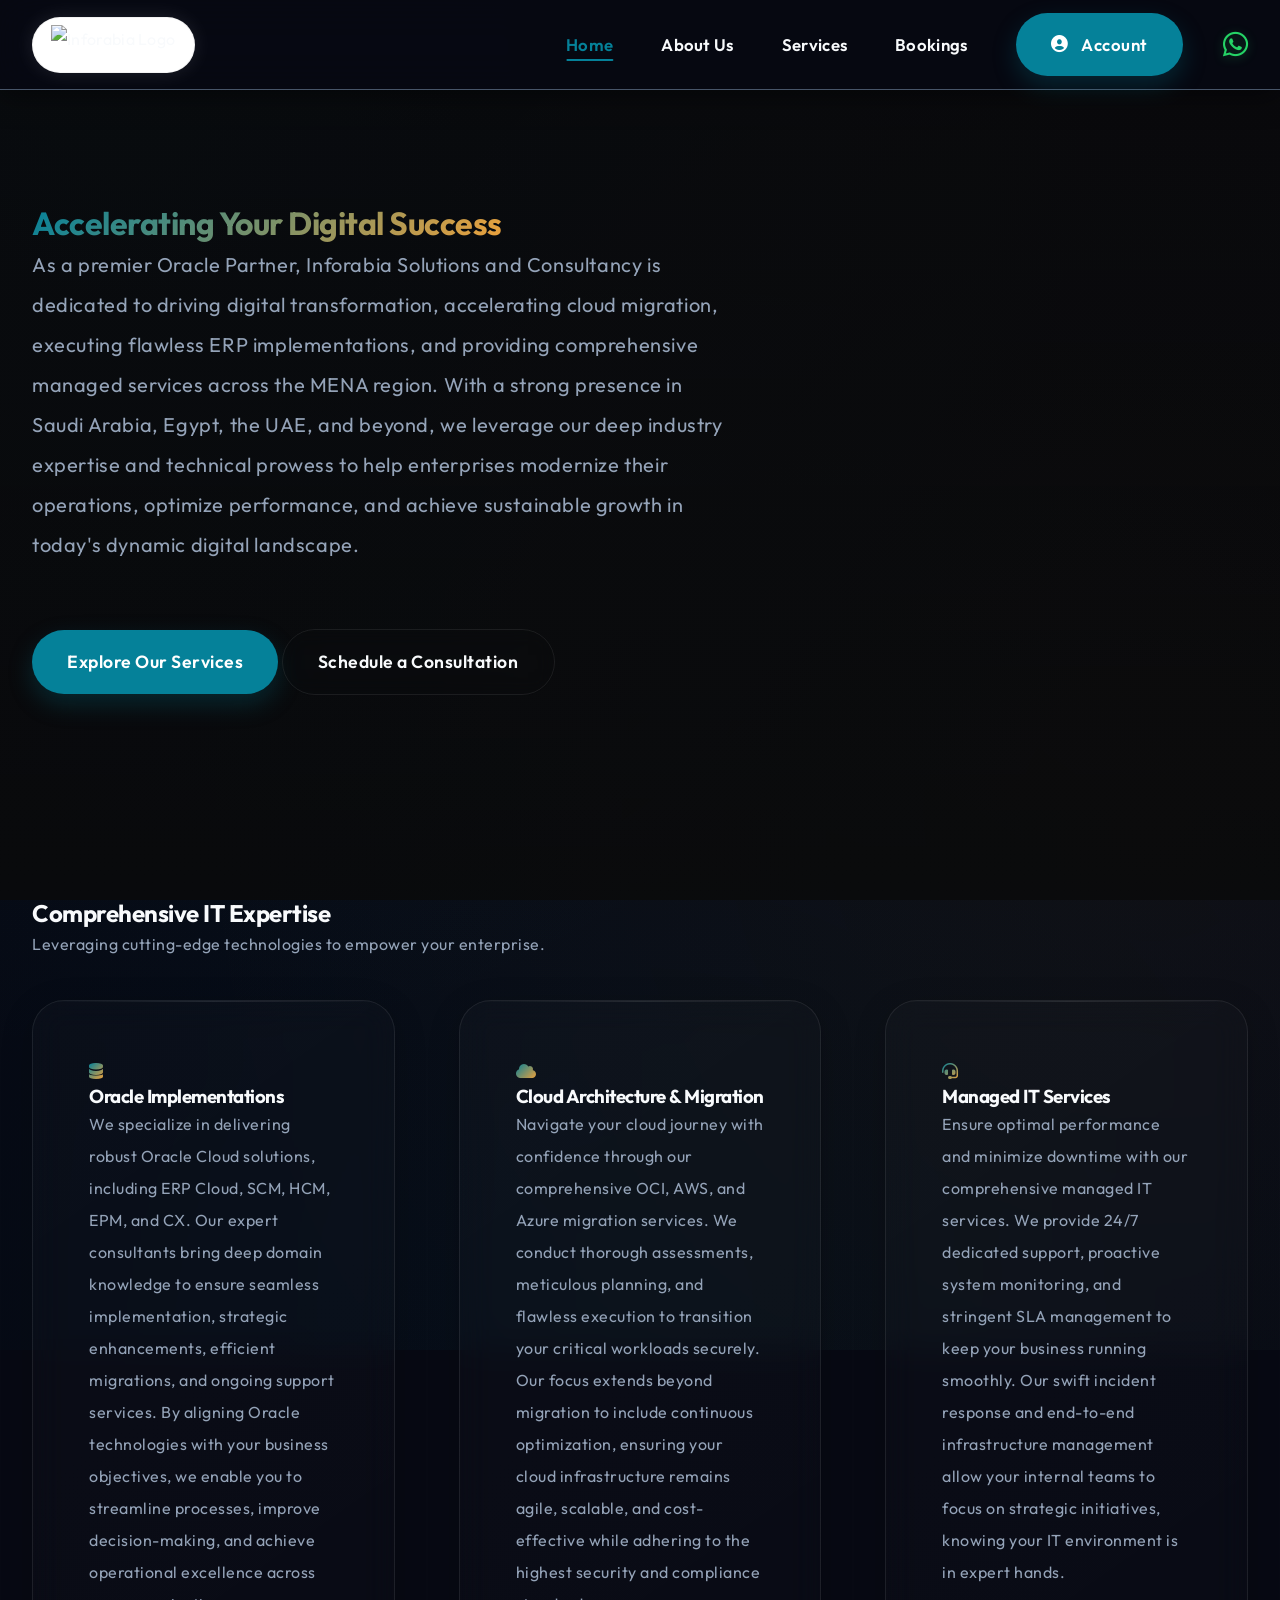
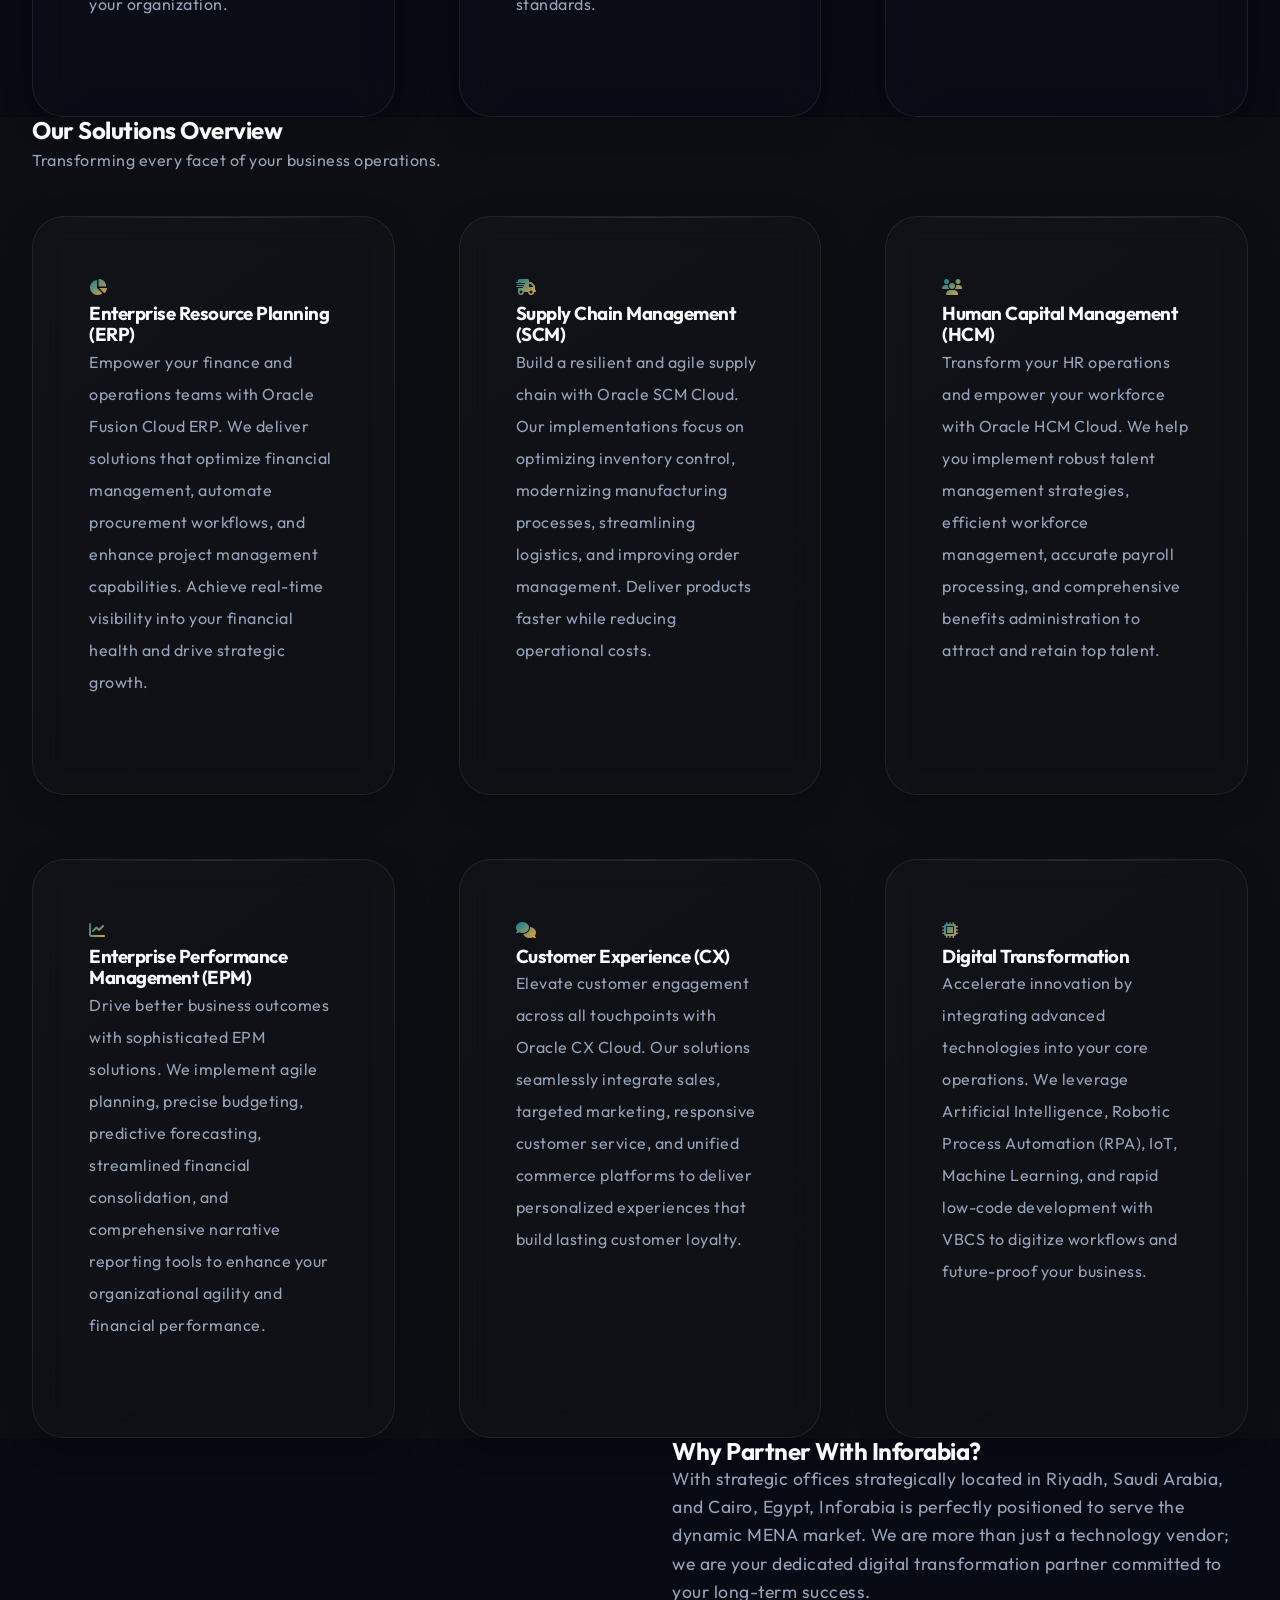
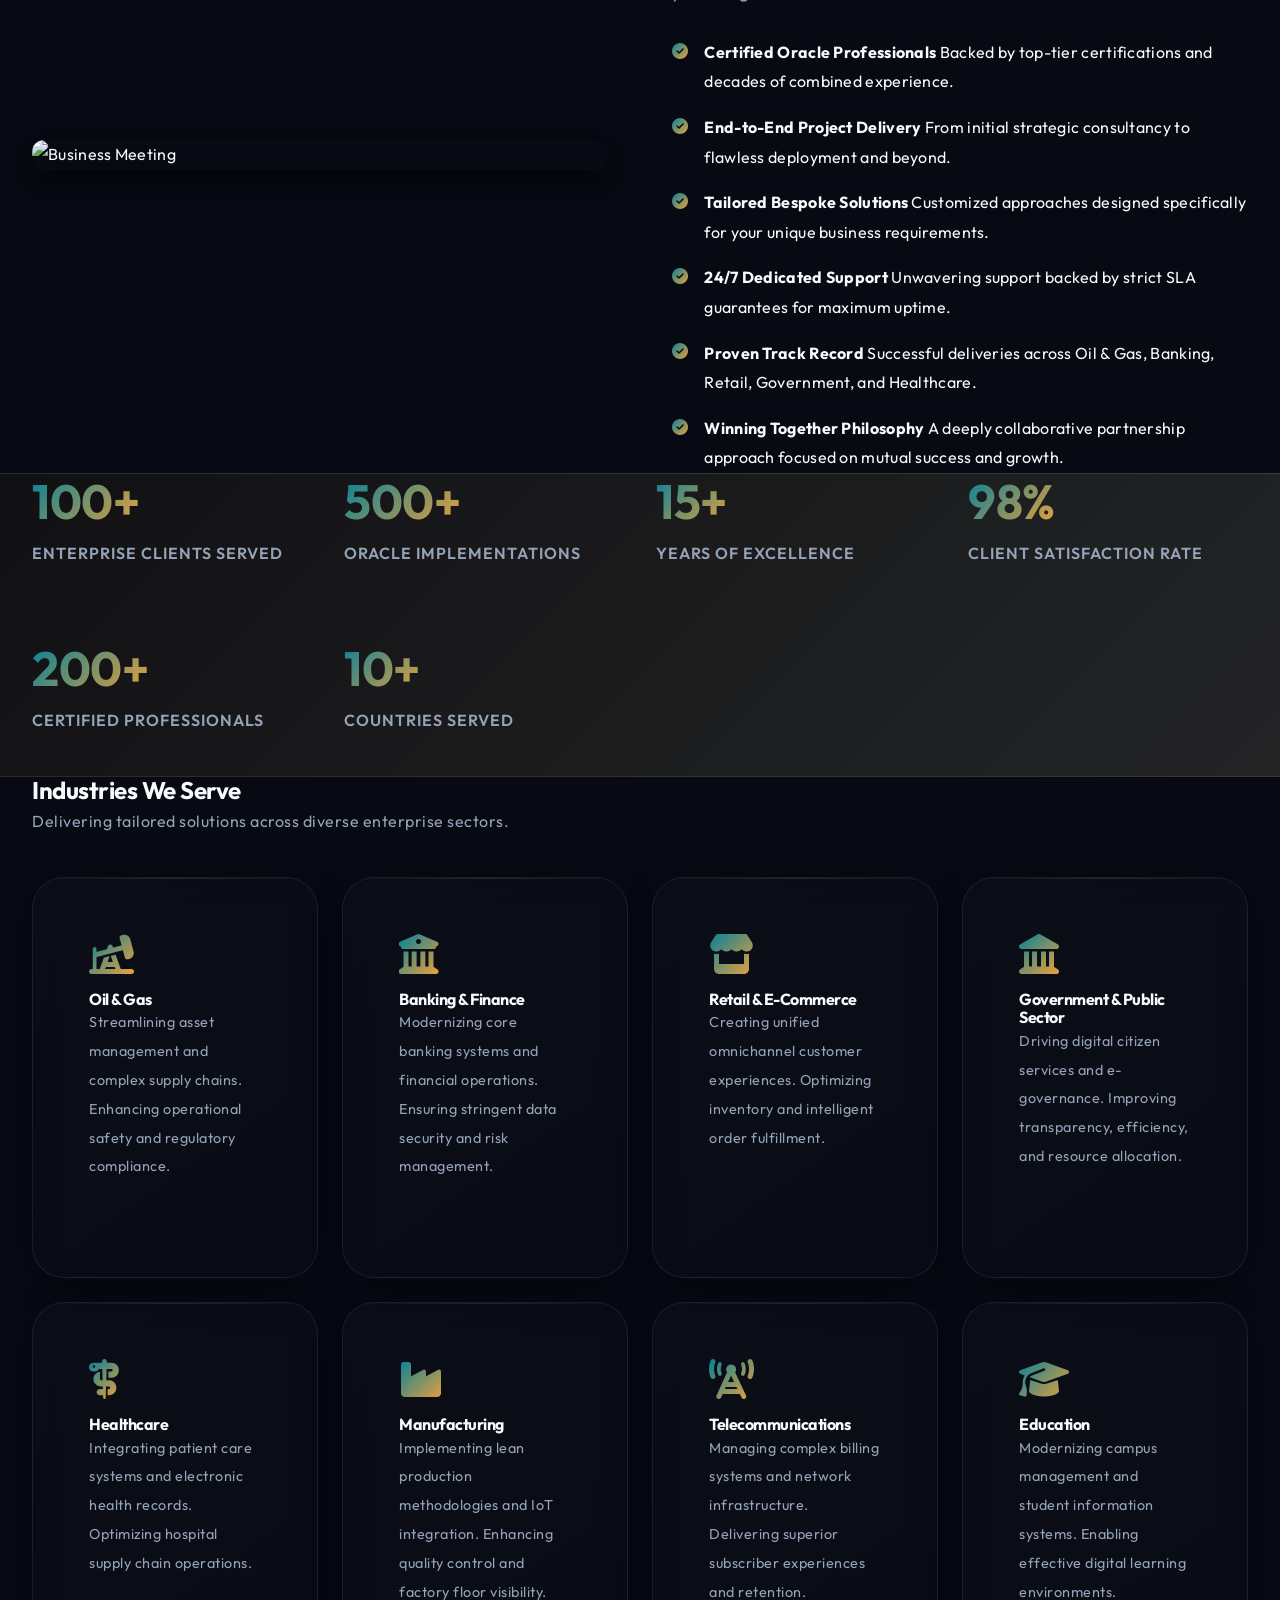
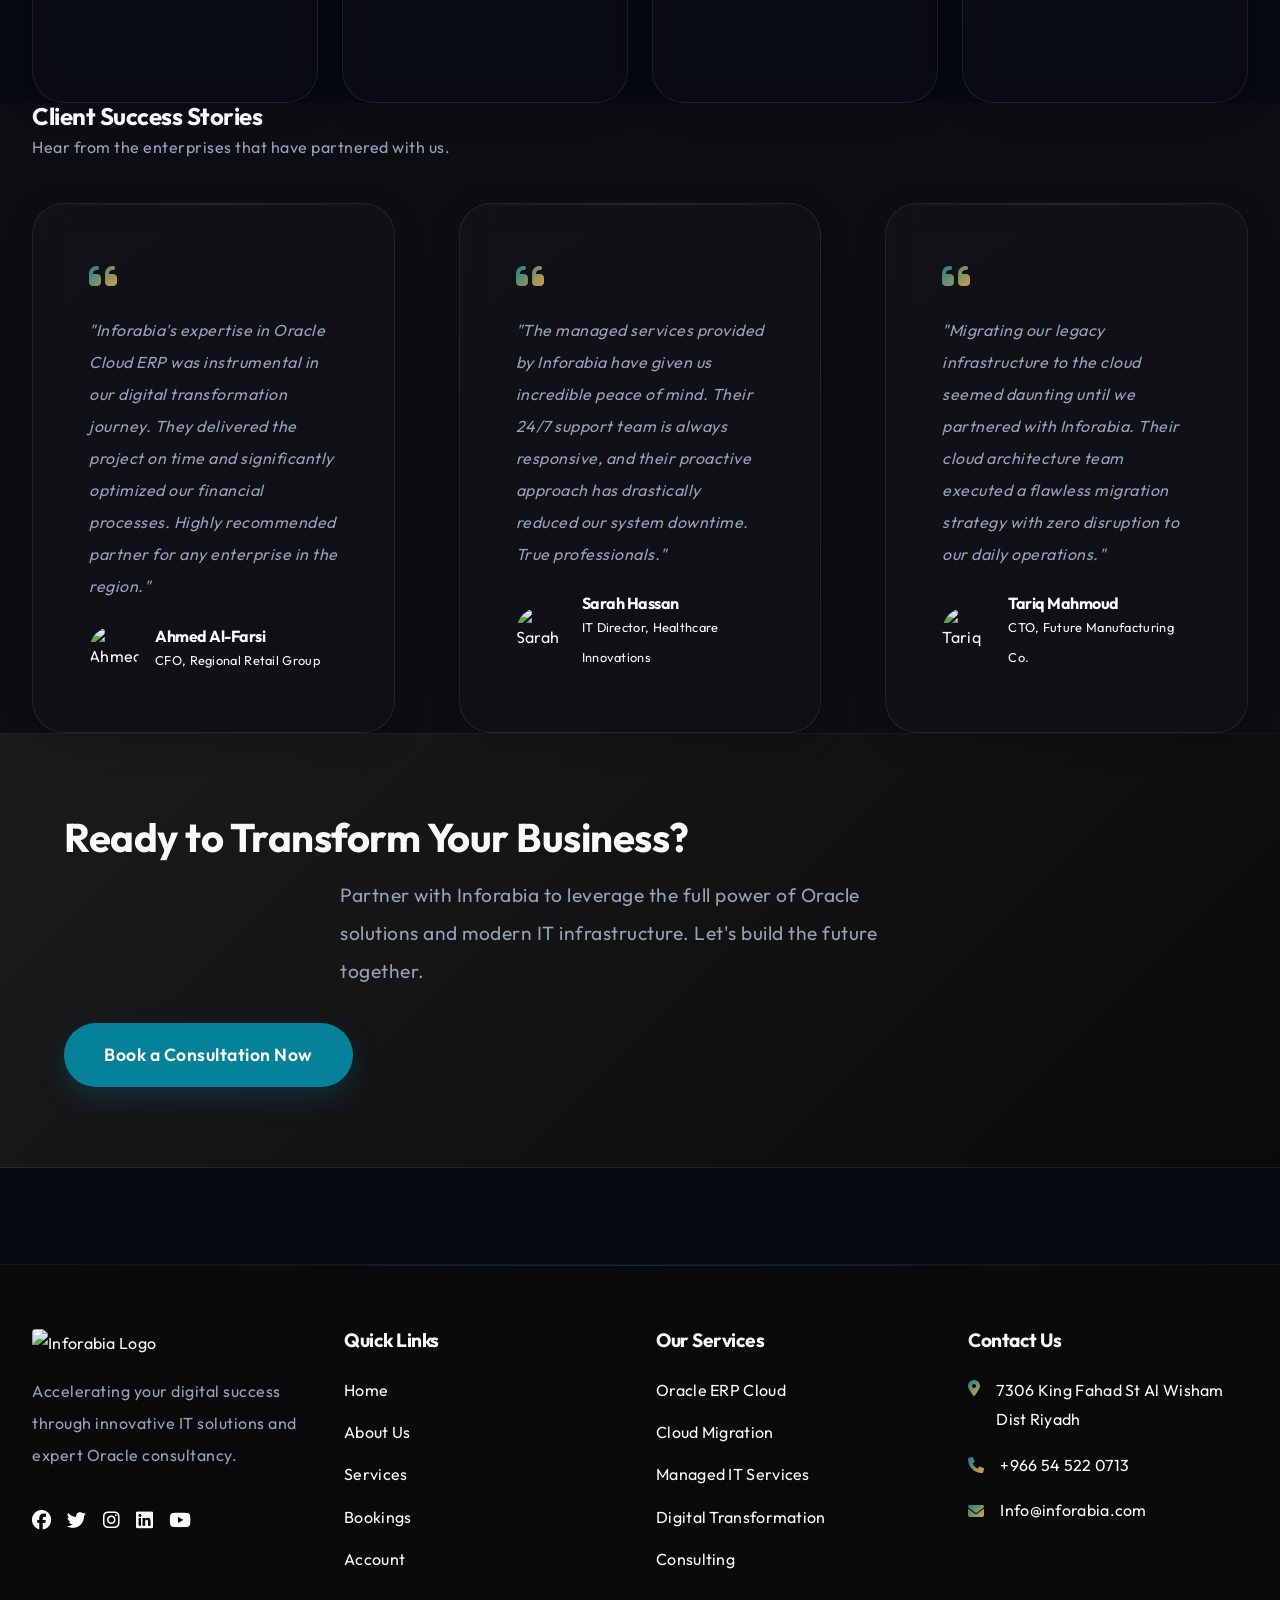
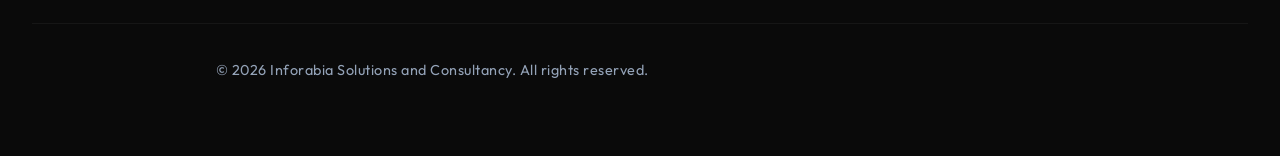
==== index.html @ bd70062c "add" ====
<!DOCTYPE html>
<html lang="en">
<head>
    <meta charset="UTF-8">
    <meta name="viewport" content="width=device-width, initial-scale=1.0">
    <title>Inforabia Solutions and Consultancy | Accelerating Your Digital Success</title>
    <!-- REAL Favicon from Inforabia -->
    <link rel="icon" type="image/jpeg" href="https://img1.wsimg.com/isteam/ip/641b16bf-0aca-44a9-8d2c-d4f57fdf78f0/favicon/7c1272c8-c73b-4bf2-b4f9-a9a1bfaae01d/7c71226e-79e9-4457-97c5-d5421246ef24.jpg">
    <!-- FontAwesome 6.4.0 -->
    <link rel="stylesheet" href="https://cdnjs.cloudflare.com/ajax/libs/font-awesome/6.4.0/css/all.min.css">
    <!-- Custom CSS -->
    <link rel="stylesheet" href="styles.css">
</head>
<body>
    <!-- Navbar -->
    <nav class="navbar">
        <div class="container nav-container">
            <a href="index.html" class="logo">
                <img src="https://img1.wsimg.com/isteam/ip/641b16bf-0aca-44a9-8d2c-d4f57fdf78f0/Inforabia.jpg" alt="Inforabia Logo">
            </a>
            <div class="hamburger"><i class="fas fa-bars"></i></div>
            <ul class="nav-links">
                <li><a href="index.html" class="active">Home</a></li>
                <li><a href="about.html">About Us</a></li>
                <li><a href="services.html">Services</a></li>
                <li><a href="bookings.html">Bookings</a></li>
                <li><a href="auth.html" class="btn btn-primary"><i class="fas fa-user-circle"></i> Account</a></li>
                <li><a href="https://wa.me/966545220713?text=Hello%20Inforabia%2C%20I%20would%20like%20to%20inquire%20about%20your%20services." target="_blank" style="color: #25D366; font-size: 1.8rem; display: flex; align-items: center; margin-left: -0.5rem; transition: transform 0.3s; filter: drop-shadow(0 2px 5px rgba(37,211,102,0.3));" onmouseover="this.style.transform='scale(1.1)'" onmouseout="this.style.transform='scale(1)'" title="Contact us on WhatsApp"><i class="fab fa-whatsapp"></i></a></li>
            </ul>
        </div>
    </nav>

    <!-- HERO SECTION -->
    <header class="hero" style="background-image: linear-gradient(rgba(10, 10, 10, 0.7), rgba(10, 10, 10, 0.8)), url('https://images.unsplash.com/photo-1451187580459-43490279c0fa?q=80&w=2072&auto=format&fit=crop'); background-size: cover; background-position: center; min-height: 100vh; display: flex; align-items: center;">
        <div class="container hero-container animate-on-scroll">
            <h1 class="hero-title text-gradient">Accelerating Your Digital Success</h1>
            <p class="hero-subtitle subtitle">
                As a premier Oracle Partner, Inforabia Solutions and Consultancy is dedicated to driving digital transformation, accelerating cloud migration, executing flawless ERP implementations, and providing comprehensive managed services across the MENA region. With a strong presence in Saudi Arabia, Egypt, the UAE, and beyond, we leverage our deep industry expertise and technical prowess to help enterprises modernize their operations, optimize performance, and achieve sustainable growth in today's dynamic digital landscape.
            </p>
            <div class="hero-buttons">
                <a href="services.html" class="btn btn-primary">Explore Our Services</a>
                <a href="bookings.html" class="btn btn-secondary">Schedule a Consultation</a>
            </div>
        </div>
    </header>

    <!-- COMPREHENSIVE IT EXPERTISE SECTION -->
    <section class="expertise-section section-padding">
        <div class="container">
            <div class="section-header text-center animate-on-scroll">
                <h2 class="section-title">Comprehensive IT Expertise</h2>
                <p class="section-desc text-muted">Leveraging cutting-edge technologies to empower your enterprise.</p>
            </div>
            <div class="grid grid-3">
                <div class="glass-card expertise-card animate-on-scroll">
                    <div class="card-icon"><i class="fa-solid fa-database text-gradient"></i></div>
                    <h3>Oracle Implementations</h3>
                    <p class="text-muted">
                        We specialize in delivering robust Oracle Cloud solutions, including ERP Cloud, SCM, HCM, EPM, and CX. Our expert consultants bring deep domain knowledge to ensure seamless implementation, strategic enhancements, efficient migrations, and ongoing support services. By aligning Oracle technologies with your business objectives, we enable you to streamline processes, improve decision-making, and achieve operational excellence across your organization.
                    </p>
                </div>
                <div class="glass-card expertise-card animate-on-scroll">
                    <div class="card-icon"><i class="fa-solid fa-cloud text-gradient"></i></div>
                    <h3>Cloud Architecture & Migration</h3>
                    <p class="text-muted">
                        Navigate your cloud journey with confidence through our comprehensive OCI, AWS, and Azure migration services. We conduct thorough assessments, meticulous planning, and flawless execution to transition your critical workloads securely. Our focus extends beyond migration to include continuous optimization, ensuring your cloud infrastructure remains agile, scalable, and cost-effective while adhering to the highest security and compliance standards.
                    </p>
                </div>
                <div class="glass-card expertise-card animate-on-scroll">
                    <div class="card-icon"><i class="fa-solid fa-headset text-gradient"></i></div>
                    <h3>Managed IT Services</h3>
                    <p class="text-muted">
                        Ensure optimal performance and minimize downtime with our comprehensive managed IT services. We provide 24/7 dedicated support, proactive system monitoring, and stringent SLA management to keep your business running smoothly. Our swift incident response and end-to-end infrastructure management allow your internal teams to focus on strategic initiatives, knowing your IT environment is in expert hands.
                    </p>
                </div>
            </div>
        </div>
    </section>

    <!-- SOLUTIONS OVERVIEW SECTION -->
    <section class="solutions-section section-padding" style="background: rgba(20, 20, 20, 0.5);">
        <div class="container">
            <div class="section-header text-center animate-on-scroll">
                <h2 class="section-title">Our Solutions Overview</h2>
                <p class="section-desc text-muted">Transforming every facet of your business operations.</p>
            </div>
            <div class="grid grid-3">
                <div class="glass-card solution-card animate-on-scroll">
                    <div class="card-icon"><i class="fa-solid fa-chart-pie text-gradient"></i></div>
                    <h3>Enterprise Resource Planning (ERP)</h3>
                    <p class="text-muted">Empower your finance and operations teams with Oracle Fusion Cloud ERP. We deliver solutions that optimize financial management, automate procurement workflows, and enhance project management capabilities. Achieve real-time visibility into your financial health and drive strategic growth.</p>
                </div>
                <div class="glass-card solution-card animate-on-scroll">
                    <div class="card-icon"><i class="fa-solid fa-truck-fast text-gradient"></i></div>
                    <h3>Supply Chain Management (SCM)</h3>
                    <p class="text-muted">Build a resilient and agile supply chain with Oracle SCM Cloud. Our implementations focus on optimizing inventory control, modernizing manufacturing processes, streamlining logistics, and improving order management. Deliver products faster while reducing operational costs.</p>
                </div>
                <div class="glass-card solution-card animate-on-scroll">
                    <div class="card-icon"><i class="fa-solid fa-users text-gradient"></i></div>
                    <h3>Human Capital Management (HCM)</h3>
                    <p class="text-muted">Transform your HR operations and empower your workforce with Oracle HCM Cloud. We help you implement robust talent management strategies, efficient workforce management, accurate payroll processing, and comprehensive benefits administration to attract and retain top talent.</p>
                </div>
                <div class="glass-card solution-card animate-on-scroll">
                    <div class="card-icon"><i class="fa-solid fa-chart-line text-gradient"></i></div>
                    <h3>Enterprise Performance Management (EPM)</h3>
                    <p class="text-muted">Drive better business outcomes with sophisticated EPM solutions. We implement agile planning, precise budgeting, predictive forecasting, streamlined financial consolidation, and comprehensive narrative reporting tools to enhance your organizational agility and financial performance.</p>
                </div>
                <div class="glass-card solution-card animate-on-scroll">
                    <div class="card-icon"><i class="fa-solid fa-comments text-gradient"></i></div>
                    <h3>Customer Experience (CX)</h3>
                    <p class="text-muted">Elevate customer engagement across all touchpoints with Oracle CX Cloud. Our solutions seamlessly integrate sales, targeted marketing, responsive customer service, and unified commerce platforms to deliver personalized experiences that build lasting customer loyalty.</p>
                </div>
                <div class="glass-card solution-card animate-on-scroll">
                    <div class="card-icon"><i class="fa-solid fa-microchip text-gradient"></i></div>
                    <h3>Digital Transformation</h3>
                    <p class="text-muted">Accelerate innovation by integrating advanced technologies into your core operations. We leverage Artificial Intelligence, Robotic Process Automation (RPA), IoT, Machine Learning, and rapid low-code development with VBCS to digitize workflows and future-proof your business.</p>
                </div>
            </div>
        </div>
    </section>

    <!-- WHY CHOOSE US SECTION -->
    <section class="why-us-section section-padding">
        <div class="container">
            <div class="grid grid-2" style="align-items: center; gap: 4rem;">
                <div class="why-us-image animate-on-scroll">
                    <img src="https://images.unsplash.com/photo-1552664730-d307ca884978?q=80&w=2070&auto=format&fit=crop" alt="Business Meeting" style="width: 100%; border-radius: 12px; box-shadow: 0 10px 30px rgba(0,0,0,0.5);">
                </div>
                <div class="why-us-content animate-on-scroll">
                    <h2 class="section-title">Why Partner With Inforabia?</h2>
                    <p class="text-muted" style="margin-bottom: 2rem; font-size: 1.1rem; line-height: 1.6;">
                        With strategic offices strategically located in Riyadh, Saudi Arabia, and Cairo, Egypt, Inforabia is perfectly positioned to serve the dynamic MENA market. We are more than just a technology vendor; we are your dedicated digital transformation partner committed to your long-term success.
                    </p>
                    <ul class="feature-list" style="list-style: none; padding: 0; display: flex; flex-direction: column; gap: 1rem;">
                        <li style="display: flex; align-items: flex-start; gap: 1rem;">
                            <i class="fa-solid fa-check-circle text-gradient" style="margin-top: 0.3rem;"></i>
                            <div>
                                <strong>Certified Oracle Professionals</strong>
                                <span class="text-muted d-block">Backed by top-tier certifications and decades of combined experience.</span>
                            </div>
                        </li>
                        <li style="display: flex; align-items: flex-start; gap: 1rem;">
                            <i class="fa-solid fa-check-circle text-gradient" style="margin-top: 0.3rem;"></i>
                            <div>
                                <strong>End-to-End Project Delivery</strong>
                                <span class="text-muted d-block">From initial strategic consultancy to flawless deployment and beyond.</span>
                            </div>
                        </li>
                        <li style="display: flex; align-items: flex-start; gap: 1rem;">
                            <i class="fa-solid fa-check-circle text-gradient" style="margin-top: 0.3rem;"></i>
                            <div>
                                <strong>Tailored Bespoke Solutions</strong>
                                <span class="text-muted d-block">Customized approaches designed specifically for your unique business requirements.</span>
                            </div>
                        </li>
                        <li style="display: flex; align-items: flex-start; gap: 1rem;">
                            <i class="fa-solid fa-check-circle text-gradient" style="margin-top: 0.3rem;"></i>
                            <div>
                                <strong>24/7 Dedicated Support</strong>
                                <span class="text-muted d-block">Unwavering support backed by strict SLA guarantees for maximum uptime.</span>
                            </div>
                        </li>
                        <li style="display: flex; align-items: flex-start; gap: 1rem;">
                            <i class="fa-solid fa-check-circle text-gradient" style="margin-top: 0.3rem;"></i>
                            <div>
                                <strong>Proven Track Record</strong>
                                <span class="text-muted d-block">Successful deliveries across Oil & Gas, Banking, Retail, Government, and Healthcare.</span>
                            </div>
                        </li>
                        <li style="display: flex; align-items: flex-start; gap: 1rem;">
                            <i class="fa-solid fa-check-circle text-gradient" style="margin-top: 0.3rem;"></i>
                            <div>
                                <strong>Winning Together Philosophy</strong>
                                <span class="text-muted d-block">A deeply collaborative partnership approach focused on mutual success and growth.</span>
                            </div>
                        </li>
                    </ul>
                </div>
            </div>
        </div>
    </section>

    <!-- STATISTICS SECTION -->
    <section class="stats-section section-padding text-center" style="background: linear-gradient(135deg, rgba(20,20,20,0.8), rgba(40,40,40,0.9)); border-top: 1px solid rgba(255,255,255,0.1); border-bottom: 1px solid rgba(255,255,255,0.1);">
        <div class="container">
            <div class="grid grid-4" style="gap: 2rem;">
                <div class="stat-item animate-on-scroll">
                    <h2 class="text-gradient" style="font-size: 3rem; margin-bottom: 0.5rem;">100+</h2>
                    <p class="text-muted" style="font-weight: 600; text-transform: uppercase; letter-spacing: 1px;">Enterprise Clients Served</p>
                </div>
                <div class="stat-item animate-on-scroll" style="transition-delay: 0.1s;">
                    <h2 class="text-gradient" style="font-size: 3rem; margin-bottom: 0.5rem;">500+</h2>
                    <p class="text-muted" style="font-weight: 600; text-transform: uppercase; letter-spacing: 1px;">Oracle Implementations</p>
                </div>
                <div class="stat-item animate-on-scroll" style="transition-delay: 0.2s;">
                    <h2 class="text-gradient" style="font-size: 3rem; margin-bottom: 0.5rem;">15+</h2>
                    <p class="text-muted" style="font-weight: 600; text-transform: uppercase; letter-spacing: 1px;">Years of Excellence</p>
                </div>
                <div class="stat-item animate-on-scroll" style="transition-delay: 0.3s;">
                    <h2 class="text-gradient" style="font-size: 3rem; margin-bottom: 0.5rem;">98%</h2>
                    <p class="text-muted" style="font-weight: 600; text-transform: uppercase; letter-spacing: 1px;">Client Satisfaction Rate</p>
                </div>
                <div class="stat-item animate-on-scroll" style="transition-delay: 0.4s;">
                    <h2 class="text-gradient" style="font-size: 3rem; margin-bottom: 0.5rem;">200+</h2>
                    <p class="text-muted" style="font-weight: 600; text-transform: uppercase; letter-spacing: 1px;">Certified Professionals</p>
                </div>
                <div class="stat-item animate-on-scroll" style="transition-delay: 0.5s;">
                    <h2 class="text-gradient" style="font-size: 3rem; margin-bottom: 0.5rem;">10+</h2>
                    <p class="text-muted" style="font-weight: 600; text-transform: uppercase; letter-spacing: 1px;">Countries Served</p>
                </div>
            </div>
        </div>
    </section>

    <!-- INDUSTRIES WE SERVE SECTION -->
    <section class="industries-section section-padding">
        <div class="container">
            <div class="section-header text-center animate-on-scroll">
                <h2 class="section-title">Industries We Serve</h2>
                <p class="section-desc text-muted">Delivering tailored solutions across diverse enterprise sectors.</p>
            </div>
            <div class="grid grid-4" style="gap: 1.5rem;">
                <div class="glass-card industry-card text-center animate-on-scroll">
                    <i class="fa-solid fa-oil-well text-gradient" style="font-size: 2.5rem; margin-bottom: 1rem;"></i>
                    <h4>Oil & Gas</h4>
                    <p class="text-muted" style="font-size: 0.9rem;">Streamlining asset management and complex supply chains. Enhancing operational safety and regulatory compliance.</p>
                </div>
                <div class="glass-card industry-card text-center animate-on-scroll">
                    <i class="fa-solid fa-building-columns text-gradient" style="font-size: 2.5rem; margin-bottom: 1rem;"></i>
                    <h4>Banking & Finance</h4>
                    <p class="text-muted" style="font-size: 0.9rem;">Modernizing core banking systems and financial operations. Ensuring stringent data security and risk management.</p>
                </div>
                <div class="glass-card industry-card text-center animate-on-scroll">
                    <i class="fa-solid fa-store text-gradient" style="font-size: 2.5rem; margin-bottom: 1rem;"></i>
                    <h4>Retail & E-Commerce</h4>
                    <p class="text-muted" style="font-size: 0.9rem;">Creating unified omnichannel customer experiences. Optimizing inventory and intelligent order fulfillment.</p>
                </div>
                <div class="glass-card industry-card text-center animate-on-scroll">
                    <i class="fa-solid fa-landmark text-gradient" style="font-size: 2.5rem; margin-bottom: 1rem;"></i>
                    <h4>Government & Public Sector</h4>
                    <p class="text-muted" style="font-size: 0.9rem;">Driving digital citizen services and e-governance. Improving transparency, efficiency, and resource allocation.</p>
                </div>
                <div class="glass-card industry-card text-center animate-on-scroll">
                    <i class="fa-solid fa-staff-snake text-gradient" style="font-size: 2.5rem; margin-bottom: 1rem;"></i>
                    <h4>Healthcare</h4>
                    <p class="text-muted" style="font-size: 0.9rem;">Integrating patient care systems and electronic health records. Optimizing hospital supply chain operations.</p>
                </div>
                <div class="glass-card industry-card text-center animate-on-scroll">
                    <i class="fa-solid fa-industry text-gradient" style="font-size: 2.5rem; margin-bottom: 1rem;"></i>
                    <h4>Manufacturing</h4>
                    <p class="text-muted" style="font-size: 0.9rem;">Implementing lean production methodologies and IoT integration. Enhancing quality control and factory floor visibility.</p>
                </div>
                <div class="glass-card industry-card text-center animate-on-scroll">
                    <i class="fa-solid fa-tower-cell text-gradient" style="font-size: 2.5rem; margin-bottom: 1rem;"></i>
                    <h4>Telecommunications</h4>
                    <p class="text-muted" style="font-size: 0.9rem;">Managing complex billing systems and network infrastructure. Delivering superior subscriber experiences and retention.</p>
                </div>
                <div class="glass-card industry-card text-center animate-on-scroll">
                    <i class="fa-solid fa-graduation-cap text-gradient" style="font-size: 2.5rem; margin-bottom: 1rem;"></i>
                    <h4>Education</h4>
                    <p class="text-muted" style="font-size: 0.9rem;">Modernizing campus management and student information systems. Enabling effective digital learning environments.</p>
                </div>
            </div>
        </div>
    </section>

    <!-- TESTIMONIALS SECTION -->
    <section class="testimonials-section section-padding" style="background: rgba(20, 20, 20, 0.5);">
        <div class="container">
            <div class="section-header text-center animate-on-scroll">
                <h2 class="section-title">Client Success Stories</h2>
                <p class="section-desc text-muted">Hear from the enterprises that have partnered with us.</p>
            </div>
            <div class="grid grid-3">
                <div class="glass-card testimonial-card animate-on-scroll">
                    <div class="quote-icon" style="margin-bottom: 1rem;"><i class="fa-solid fa-quote-left text-gradient" style="font-size: 2rem;"></i></div>
                    <p class="text-muted" style="font-style: italic; margin-bottom: 1.5rem;">
                        "Inforabia's expertise in Oracle Cloud ERP was instrumental in our digital transformation journey. They delivered the project on time and significantly optimized our financial processes. Highly recommended partner for any enterprise in the region."
                    </p>
                    <div class="client-info" style="display: flex; align-items: center; gap: 1rem;">
                        <img src="https://ui-avatars.com/api/?name=Ahmed+Al-Farsi&background=random" alt="Ahmed Al-Farsi" style="border-radius: 50%; width: 50px; height: 50px;">
                        <div>
                            <h5 style="margin: 0; font-size: 1rem;">Ahmed Al-Farsi</h5>
                            <span class="text-muted" style="font-size: 0.8rem;">CFO, Regional Retail Group</span>
                        </div>
                    </div>
                </div>
                <div class="glass-card testimonial-card animate-on-scroll">
                    <div class="quote-icon" style="margin-bottom: 1rem;"><i class="fa-solid fa-quote-left text-gradient" style="font-size: 2rem;"></i></div>
                    <p class="text-muted" style="font-style: italic; margin-bottom: 1.5rem;">
                        "The managed services provided by Inforabia have given us incredible peace of mind. Their 24/7 support team is always responsive, and their proactive approach has drastically reduced our system downtime. True professionals."
                    </p>
                    <div class="client-info" style="display: flex; align-items: center; gap: 1rem;">
                        <img src="https://ui-avatars.com/api/?name=Sarah+Hassan&background=random" alt="Sarah Hassan" style="border-radius: 50%; width: 50px; height: 50px;">
                        <div>
                            <h5 style="margin: 0; font-size: 1rem;">Sarah Hassan</h5>
                            <span class="text-muted" style="font-size: 0.8rem;">IT Director, Healthcare Innovations</span>
                        </div>
                    </div>
                </div>
                <div class="glass-card testimonial-card animate-on-scroll">
                    <div class="quote-icon" style="margin-bottom: 1rem;"><i class="fa-solid fa-quote-left text-gradient" style="font-size: 2rem;"></i></div>
                    <p class="text-muted" style="font-style: italic; margin-bottom: 1.5rem;">
                        "Migrating our legacy infrastructure to the cloud seemed daunting until we partnered with Inforabia. Their cloud architecture team executed a flawless migration strategy with zero disruption to our daily operations."
                    </p>
                    <div class="client-info" style="display: flex; align-items: center; gap: 1rem;">
                        <img src="https://ui-avatars.com/api/?name=Tariq+Mahmoud&background=random" alt="Tariq Mahmoud" style="border-radius: 50%; width: 50px; height: 50px;">
                        <div>
                            <h5 style="margin: 0; font-size: 1rem;">Tariq Mahmoud</h5>
                            <span class="text-muted" style="font-size: 0.8rem;">CTO, Future Manufacturing Co.</span>
                        </div>
                    </div>
                </div>
            </div>
        </div>
    </section>

    <!-- CTA BANNER SECTION -->
    <section class="cta-banner text-center" style="padding: 5rem 2rem; background: linear-gradient(135deg, rgba(30,30,30,0.9), rgba(10,10,10,1)); border-top: 1px solid rgba(255,255,255,0.05); border-bottom: 1px solid rgba(255,255,255,0.05);">
        <div class="container animate-on-scroll">
            <h2 style="font-size: 2.5rem; margin-bottom: 1rem;">Ready to Transform Your Business?</h2>
            <p class="text-muted" style="margin-bottom: 2rem; font-size: 1.2rem; max-width: 600px; margin-left: auto; margin-right: auto;">
                Partner with Inforabia to leverage the full power of Oracle solutions and modern IT infrastructure. Let's build the future together.
            </p>
            <a href="bookings.html" class="btn btn-primary" style="font-size: 1.1rem; padding: 1rem 2.5rem;">Book a Consultation Now</a>
        </div>
    </section>

    <!-- FOOTER -->
    <footer class="footer" style="background: #0a0a0a; padding-top: 4rem; padding-bottom: 2rem; border-top: 1px solid rgba(255,255,255,0.05);">
        <div class="container">
            <div class="grid grid-4" style="gap: 2rem; margin-bottom: 3rem;">
                <!-- Brand Col -->
                <div class="footer-col">
                    <img src="https://img1.wsimg.com/isteam/ip/641b16bf-0aca-44a9-8d2c-d4f57fdf78f0/Inforabia.jpg" alt="Inforabia Logo" style="width: 150px; margin-bottom: 1rem; border-radius: 4px;">
                    <p class="text-muted" style="margin-bottom: 1.5rem;">Accelerating your digital success through innovative IT solutions and expert Oracle consultancy.</p>
                    <div class="social-links" style="display: flex; gap: 1rem;">
                        <a href="https://www.facebook.com/InforabiaSolutions/#" target="_blank" style="color: #fff; font-size: 1.2rem; transition: color 0.3s;"><i class="fa-brands fa-facebook"></i></a>
                        <a href="https://x.com/InforabiaS47042" target="_blank" style="color: #fff; font-size: 1.2rem; transition: color 0.3s;"><i class="fa-brands fa-twitter"></i></a>
                        <a href="https://www.instagram.com/inforabia_solutions/" target="_blank" style="color: #fff; font-size: 1.2rem; transition: color 0.3s;"><i class="fa-brands fa-instagram"></i></a>
                        <a href="https://linkedin.com/company/inforabia" target="_blank" style="color: #fff; font-size: 1.2rem; transition: color 0.3s;"><i class="fa-brands fa-linkedin"></i></a>
                        <a href="https://www.youtube.com/@inforabiasolutions" target="_blank" style="color: #fff; font-size: 1.2rem; transition: color 0.3s;"><i class="fa-brands fa-youtube"></i></a>
                    </div>
                </div>
                
                <!-- Quick Links -->
                <div class="footer-col">
                    <h4 style="margin-bottom: 1.5rem; font-size: 1.2rem;">Quick Links</h4>
                    <ul style="list-style: none; padding: 0; display: flex; flex-direction: column; gap: 0.8rem;">
                        <li><a href="index.html" class="text-muted" style="text-decoration: none; transition: color 0.3s;">Home</a></li>
                        <li><a href="about.html" class="text-muted" style="text-decoration: none; transition: color 0.3s;">About Us</a></li>
                        <li><a href="services.html" class="text-muted" style="text-decoration: none; transition: color 0.3s;">Services</a></li>
                        <li><a href="bookings.html" class="text-muted" style="text-decoration: none; transition: color 0.3s;">Bookings</a></li>
                        <li><a href="auth.html" class="text-muted" style="text-decoration: none; transition: color 0.3s;">Account</a></li>
                    </ul>
                </div>

                <!-- Services -->
                <div class="footer-col">
                    <h4 style="margin-bottom: 1.5rem; font-size: 1.2rem;">Our Services</h4>
                    <ul style="list-style: none; padding: 0; display: flex; flex-direction: column; gap: 0.8rem;">
                        <li><a href="services.html" class="text-muted" style="text-decoration: none; transition: color 0.3s;">Oracle ERP Cloud</a></li>
                        <li><a href="services.html" class="text-muted" style="text-decoration: none; transition: color 0.3s;">Cloud Migration</a></li>
                        <li><a href="services.html" class="text-muted" style="text-decoration: none; transition: color 0.3s;">Managed IT Services</a></li>
                        <li><a href="services.html" class="text-muted" style="text-decoration: none; transition: color 0.3s;">Digital Transformation</a></li>
                        <li><a href="services.html" class="text-muted" style="text-decoration: none; transition: color 0.3s;">Consulting</a></li>
                    </ul>
                </div>

                <!-- Contact -->
                <div class="footer-col">
                    <h4 style="margin-bottom: 1.5rem; font-size: 1.2rem;">Contact Us</h4>
                    <ul style="list-style: none; padding: 0; display: flex; flex-direction: column; gap: 1rem;">
                        <li style="display: flex; gap: 1rem; align-items: flex-start;">
                            <i class="fa-solid fa-location-dot text-gradient" style="margin-top: 0.3rem;"></i>
                            <span class="text-muted">7306 King Fahad St Al Wisham Dist Riyadh</span>
                        </li>
                        <li style="display: flex; gap: 1rem; align-items: center;">
                            <i class="fa-solid fa-phone text-gradient"></i>
                            <span class="text-muted">+966 54 522 0713</span>
                        </li>
                        <li style="display: flex; gap: 1rem; align-items: center;">
                            <i class="fa-solid fa-envelope text-gradient"></i>
                            <span class="text-muted">Info@inforabia.com</span>
                        </li>
                    </ul>
                </div>
            </div>
            
            <div class="footer-bottom text-center text-muted" style="border-top: 1px solid rgba(255,255,255,0.05); padding-top: 2rem; font-size: 0.9rem;">
                <p>&copy; 2026 Inforabia Solutions and Consultancy. All rights reserved.</p>
            </div>
        </div>
    </footer>

    <script src="script.js"></script>
</body>
</html>
---- styles.css ----
@import url('https://fonts.googleapis.com/css2?family=Outfit:wght@300;400;500;600;700;800&display=swap');

:root {
    /* Brand Colors - Extracted from Logo */
    --clr-teal: #058199;
    --clr-teal-light: #1693AB;
    --clr-teal-dark: #046578;
    --clr-orange: #ECA13B;
    --clr-orange-light: #F2B45A;
    --clr-orange-dark: #C98224;
    
    /* Backgrounds */
    --bg-dark: #070913;
    --bg-dark-secondary: #0a0e1c;
    --bg-surface: rgba(255, 255, 255, 0.02);
    --bg-surface-hover: rgba(255, 255, 255, 0.05);
    --glass-border: rgba(255, 255, 255, 0.08);

    /* Text */
    --text-main: #f8fafc;
    --text-muted: #94a3b8;

    /* Spacing & Layout */
    --max-width: 1280px;
    --nav-height: 90px;
    --radius-sm: 12px;
    --radius-md: 20px;
    --radius-lg: 32px;
    --radius-pill: 999px;

    /* Transitions */
    --transition-fast: all 0.2s cubic-bezier(0.25, 0.46, 0.45, 0.94);
    --transition-smooth: all 0.4s cubic-bezier(0.16, 1, 0.3, 1);
    --transition-bounce: all 0.5s cubic-bezier(0.34, 1.56, 0.64, 1);
}

* {
    margin: 0;
    padding: 0;
    box-sizing: border-box;
}

body {
    font-family: 'Outfit', sans-serif;
    background-color: var(--bg-dark);
    color: var(--text-main);
    line-height: 1.85;
    overflow-x: hidden;
    position: relative;
    letter-spacing: 0.3px;
    -webkit-font-smoothing: antialiased;
    -moz-osx-font-smoothing: grayscale;
}

p {
    margin-bottom: 2.5rem;
    line-height: 2;
    letter-spacing: 0.5px;
    color: var(--text-muted);
    max-width: 800px; /* Constrains line length so words aren't too long */
}

/* Premium Background Gradients */
body::before {
    content: '';
    position: fixed;
    top: -50%;
    left: -50%;
    width: 200%;
    height: 200%;
    background: radial-gradient(circle at 30% 30%, rgba(5, 129, 153, 0.06) 0%, transparent 45%),
                radial-gradient(circle at 70% 70%, rgba(236, 161, 59, 0.04) 0%, transparent 45%),
                radial-gradient(circle at 50% 100%, rgba(5, 129, 153, 0.05) 0%, transparent 50%);
    z-index: -1;
    pointer-events: none;
    animation: pulseBackground 15s ease-in-out infinite alternate;
}

@keyframes pulseBackground {
    0% { transform: scale(1); opacity: 0.8; }
    100% { transform: scale(1.05); opacity: 1; }
}

a {
    text-decoration: none;
    color: inherit;
    transition: var(--transition-smooth);
}

ul {
    list-style: none;
}

img {
    max-width: 100%;
    height: auto;
    display: block;
}

/* =========================================
   Typography
   ========================================= */
h1, h2, h3, h4, h5, h6 {
    line-height: 1.15;
    font-weight: 700;
    color: var(--text-main);
    letter-spacing: -0.5px;
}

.heading-xl {
    font-size: clamp(3.5rem, 6vw, 5.5rem);
    letter-spacing: -2px;
    background: linear-gradient(135deg, #ffffff 0%, #cbd5e1 100%);
    -webkit-background-clip: text;
    -webkit-text-fill-color: transparent;
    margin-bottom: 3rem;
}

.heading-lg {
    font-size: clamp(2.5rem, 4vw, 3.5rem);
    margin-bottom: 2.5rem;
    letter-spacing: -1px;
}

.heading-md {
    font-size: clamp(1.75rem, 3vw, 2.25rem);
    margin-bottom: 2rem;
}

.text-gradient {
    background: linear-gradient(135deg, var(--clr-teal) 0%, var(--clr-orange) 100%);
    -webkit-background-clip: text;
    -webkit-text-fill-color: transparent;
    display: inline-block;
}

.subtitle {
    font-size: 1.25rem;
    color: var(--text-muted);
    max-width: 700px;
    margin-bottom: 4rem;
    line-height: 2;
    letter-spacing: 0.6px;
    font-weight: 400;
}

/* =========================================
   Layout & Utilities
   ========================================= */
.container {
    width: 100%;
    max-width: var(--max-width);
    margin: 0 auto;
    padding: 0 2rem;
}

.section {
    padding: 10rem 0;
}

.grid {
    display: grid;
    gap: 4rem;
}

.grid-2 { grid-template-columns: repeat(auto-fit, minmax(320px, 1fr)); }
.grid-3 { grid-template-columns: repeat(auto-fit, minmax(300px, 1fr)); }
.grid-4 { grid-template-columns: repeat(auto-fit, minmax(260px, 1fr)); }

/* =========================================
   Components
   ========================================= */
/* Premium Buttons */
.btn {
    display: inline-flex;
    align-items: center;
    justify-content: center;
    padding: 1rem 2.2rem;
    border-radius: var(--radius-pill);
    font-weight: 600;
    font-size: 1.1rem;
    cursor: pointer;
    border: none;
    transition: var(--transition-bounce);
    gap: 0.8rem;
    letter-spacing: 0.5px;
    overflow: hidden;
    position: relative;
    z-index: 1;
}

.btn-primary {
    background: var(--clr-teal);
    color: #fff;
    box-shadow: 0 10px 25px rgba(5, 129, 153, 0.25);
}

.btn-primary::before {
    content: '';
    position: absolute;
    top: 0; left: 0; width: 100%; height: 100%;
    background: linear-gradient(90deg, transparent, rgba(255,255,255,0.2), transparent);
    transform: translateX(-100%);
    transition: var(--transition-smooth);
    z-index: -1;
}

.btn-primary:hover::before {
    transform: translateX(100%);
}

.btn-primary:hover {
    background: var(--clr-teal-light);
    transform: translateY(-4px) scale(1.02);
    box-shadow: 0 15px 35px rgba(5, 129, 153, 0.4);
}

.btn-secondary {
    background: transparent;
    color: var(--text-main);
    border: 1px solid var(--glass-border);
    backdrop-filter: blur(10px);
}

.btn-secondary:hover {
    background: rgba(255, 255, 255, 0.05);
    transform: translateY(-4px);
    border-color: rgba(255, 255, 255, 0.2);
}

/* Premium Glass Card */
.glass-card {
    background: linear-gradient(145deg, var(--bg-surface), rgba(255,255,255,0.01));
    backdrop-filter: blur(16px);
    -webkit-backdrop-filter: blur(16px);
    border: 1px solid var(--glass-border);
    border-radius: var(--radius-lg);
    padding: 3.5rem;
    transition: var(--transition-bounce);
    position: relative;
    box-shadow: 0 8px 32px rgba(0, 0, 0, 0.2);
    overflow: hidden;
}

/* Inner glow effect on cards */
.glass-card::before {
    content: '';
    position: absolute;
    top: 0; left: 0; right: 0; height: 1px;
    background: linear-gradient(90deg, transparent, rgba(255,255,255,0.1), transparent);
}

.glass-card:hover {
    background: linear-gradient(145deg, var(--bg-surface-hover), rgba(255,255,255,0.02));
    transform: translateY(-15px) scale(1.02);
    border-color: rgba(5, 129, 153, 0.4);
    box-shadow: 0 20px 40px rgba(0,0,0,0.5), 
                0 0 30px rgba(5, 129, 153, 0.15);
}

/* =========================================
   Navigation
   ========================================= */
.navbar {
    position: fixed;
    top: 0;
    left: 0;
    width: 100%;
    height: var(--nav-height);
    background: rgba(7, 9, 19, 0.85);
    backdrop-filter: blur(20px);
    -webkit-backdrop-filter: blur(20px);
    border-bottom: 1px solid #475569; /* Distinct gray line requested by user */
    z-index: 1000;
    display: flex;
    align-items: center;
    transition: var(--transition-smooth);
    box-shadow: 0 4px 30px rgba(0, 0, 0, 0.5);
}

.nav-container {
    display: flex;
    justify-content: space-between;
    align-items: center;
    width: 100%;
}

.logo {
    display: flex;
    align-items: center;
    gap: 0.75rem;
    
    /* The "Cooked" Premium Logo Badge */
    background: #ffffff;
    padding: 0.5rem 1.2rem;
    border-radius: var(--radius-pill);
    box-shadow: 0 0 20px rgba(255, 255, 255, 0.1), 
                inset 0 0 0 1px rgba(0, 0, 0, 0.05);
    transition: var(--transition-bounce);
}

.logo img {
    height: 40px; /* Slightly smaller to fit in the badge nicely */
    transition: var(--transition-smooth);
}

.logo:hover {
    transform: translateY(-2px) scale(1.02);
    box-shadow: 0 10px 25px rgba(255, 255, 255, 0.15), 
                0 0 30px rgba(5, 129, 153, 0.3);
}

.nav-links {
    display: flex;
    gap: 3rem;
    align-items: center;
}

.nav-links a {
    font-weight: 600;
    color: var(--text-main);
    font-size: 1.05rem;
    position: relative;
}

/* Navbar link hover underline effect */
.nav-links a::after {
    content: '';
    position: absolute;
    width: 0;
    height: 2px;
    bottom: -6px;
    left: 50%;
    background: var(--clr-teal);
    transition: var(--transition-bounce);
    transform: translateX(-50%);
    border-radius: 2px;
}

.nav-links a:hover::after, .nav-links a.active::after {
    width: 100%;
}

.nav-links a:hover, .nav-links a.active {
    color: var(--clr-teal);
}

.nav-links a.btn-primary {
    color: #fff;
}
.nav-links a.btn-primary::after {
    display: none;
}

.hamburger {
    display: none;
    cursor: pointer;
    font-size: 1.8rem;
    color: var(--text-main);
    transition: var(--transition-fast);
}

.hamburger:hover {
    color: var(--clr-teal);
}

/* =========================================
   Footer
   ========================================= */
.footer {
    background: var(--bg-dark-secondary);
    border-top: 1px solid var(--glass-border);
    padding: 6rem 0 3rem;
    margin-top: 6rem;
    position: relative;
    overflow: hidden;
}

.footer::before {
    content: '';
    position: absolute;
    top: 0; left: 0; width: 100%; height: 1px;
    background: linear-gradient(90deg, transparent, var(--clr-teal), transparent);
    opacity: 0.3;
}

.footer-grid {
    display: grid;
    grid-template-columns: 2fr 1fr 1fr;
    gap: 5rem;
    margin-bottom: 5rem;
}

.social-links {
    display: flex;
    gap: 1.25rem;
    margin-top: 2rem;
}

.social-icon {
    width: 45px;
    height: 45px;
    border-radius: 50%;
    background: var(--bg-surface);
    display: flex;
    align-items: center;
    justify-content: center;
    color: var(--text-main);
    border: 1px solid var(--glass-border);
    font-size: 1.2rem;
    transition: var(--transition-bounce);
}

.social-icon:hover {
    background: var(--clr-teal);
    color: #fff;
    border-color: var(--clr-teal);
    transform: translateY(-5px) rotate(8deg);
    box-shadow: 0 10px 20px rgba(5, 129, 153, 0.3);
}

.footer-bottom {
    text-align: center;
    padding-top: 3rem;
    border-top: 1px solid var(--glass-border);
    color: var(--text-muted);
    font-size: 1rem;
    letter-spacing: 1px;
}

/* =========================================
   Masterpiece Animations
   ========================================= */
.animate-on-scroll {
    opacity: 0;
    transform: translateY(60px) scale(0.95);
    transition: opacity 1.2s cubic-bezier(0.16, 1, 0.3, 1), 
                transform 1.2s cubic-bezier(0.16, 1, 0.3, 1);
}

.animate-on-scroll.appear {
    opacity: 1;
    transform: translateY(0) scale(1);
}

.delay-100 { transition-delay: 150ms; }
.delay-200 { transition-delay: 300ms; }
.delay-300 { transition-delay: 450ms; }

/* =========================================
   Responsive
   ========================================= */
@media (max-width: 992px) {
    .nav-links {
        gap: 2rem;
    }
    .grid { gap: 3rem; }
}

@media (max-width: 768px) {
    .nav-links {
        position: fixed;
        top: var(--nav-height);
        left: 0;
        width: 100%;
        background: var(--bg-dark-secondary);
        flex-direction: column;
        padding: 3rem 2rem;
        gap: 2rem;
        transform: translateY(-150%);
        opacity: 0;
        visibility: hidden;
        transition: var(--transition-bounce);
        border-bottom: 1px solid #475569;
        box-shadow: 0 10px 30px rgba(0,0,0,0.5);
    }
    
    .nav-links.nav-active {
        transform: translateY(0);
        opacity: 1;
        visibility: visible;
    }
    
    .hamburger {
        display: block;
    }
    
    .footer-grid {
        grid-template-columns: 1fr;
        gap: 3rem;
    }
    
    .section {
        padding: 6rem 0;
    }
    
    .heading-xl {
        font-size: clamp(2.5rem, 8vw, 3.5rem);
    }
}
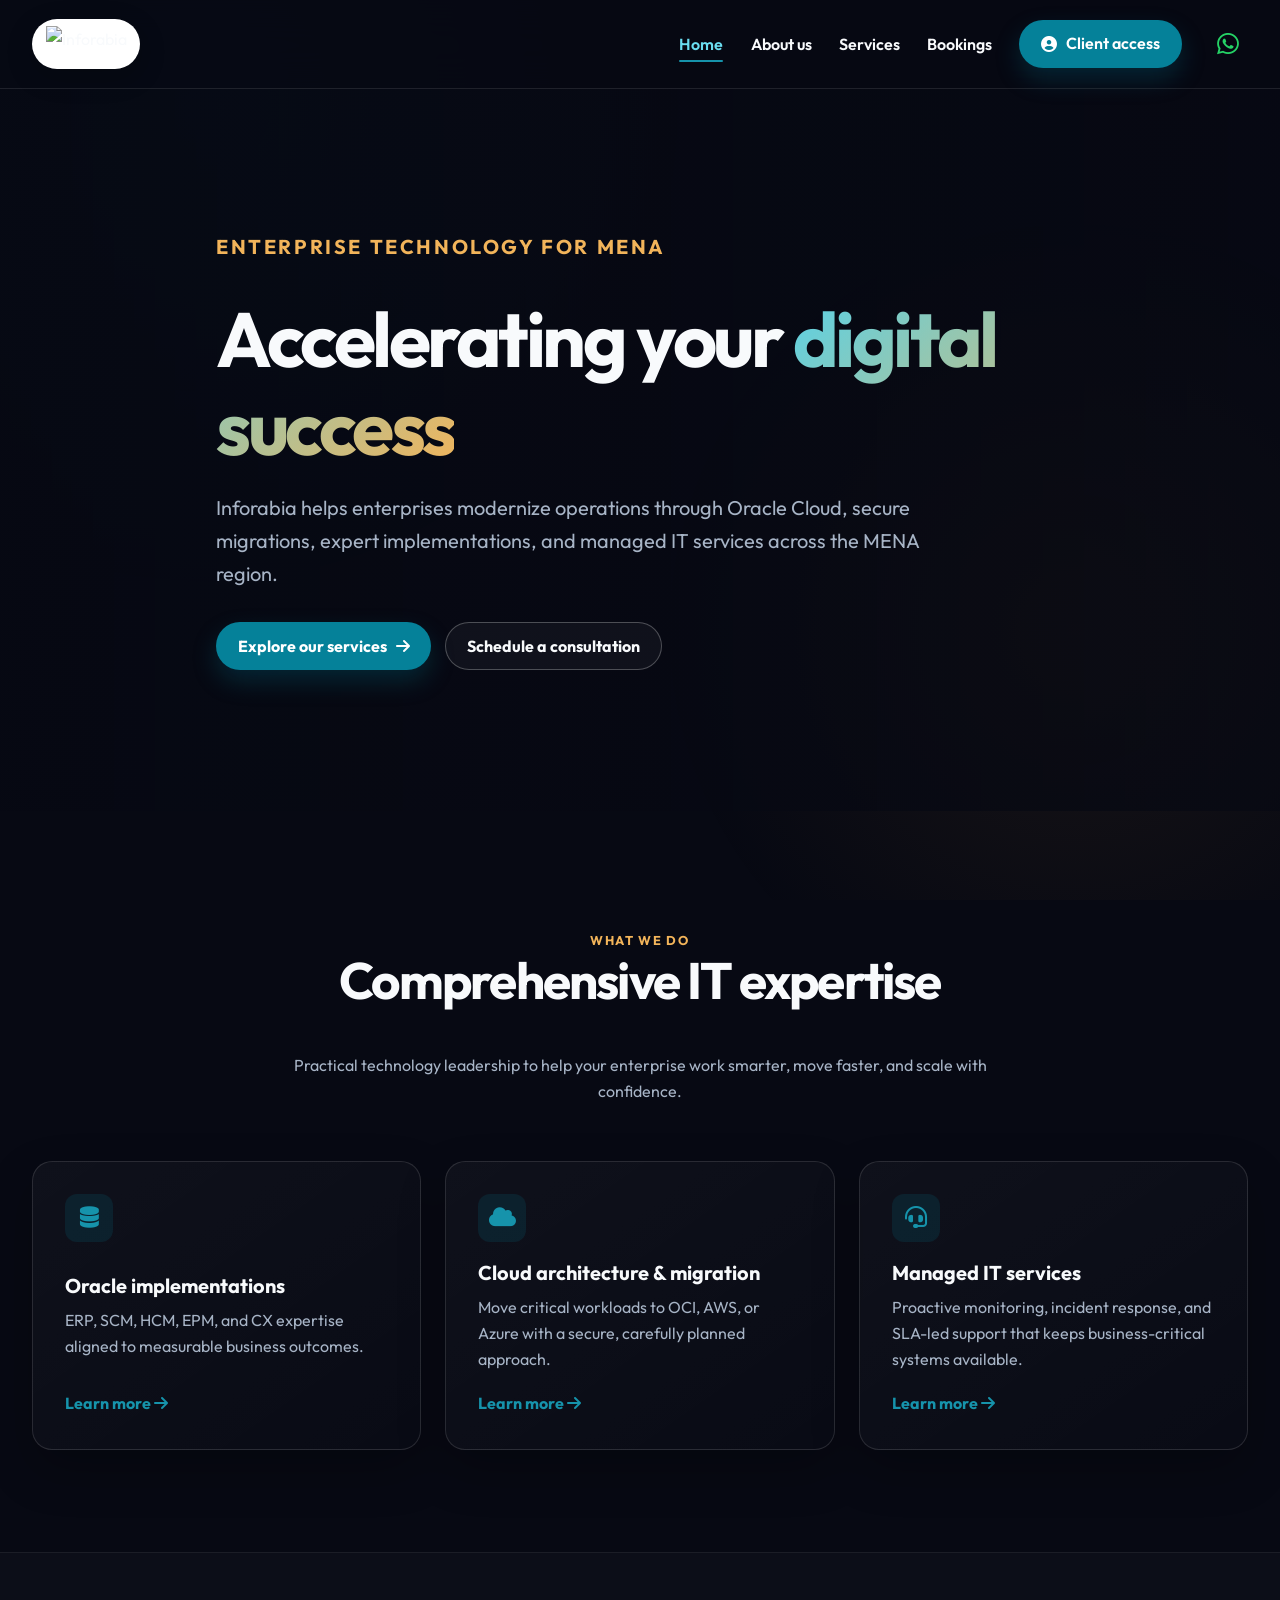
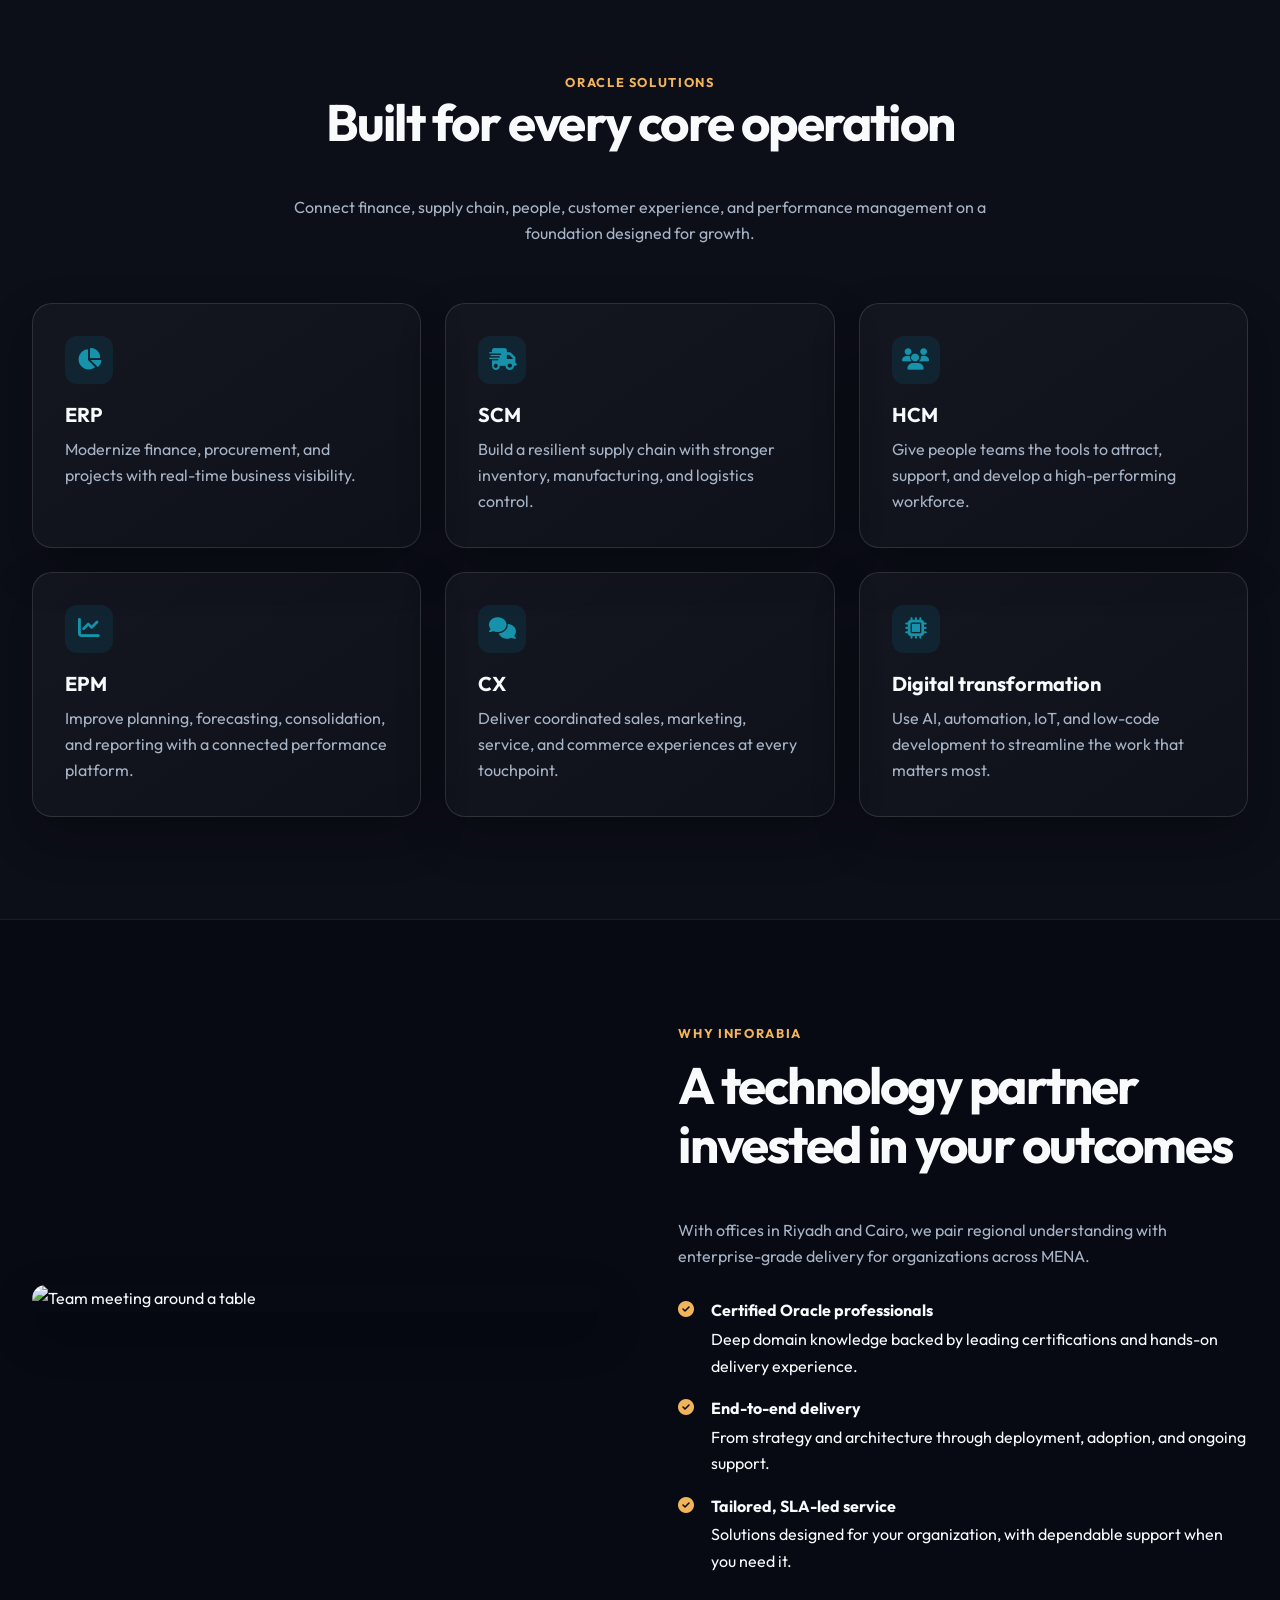
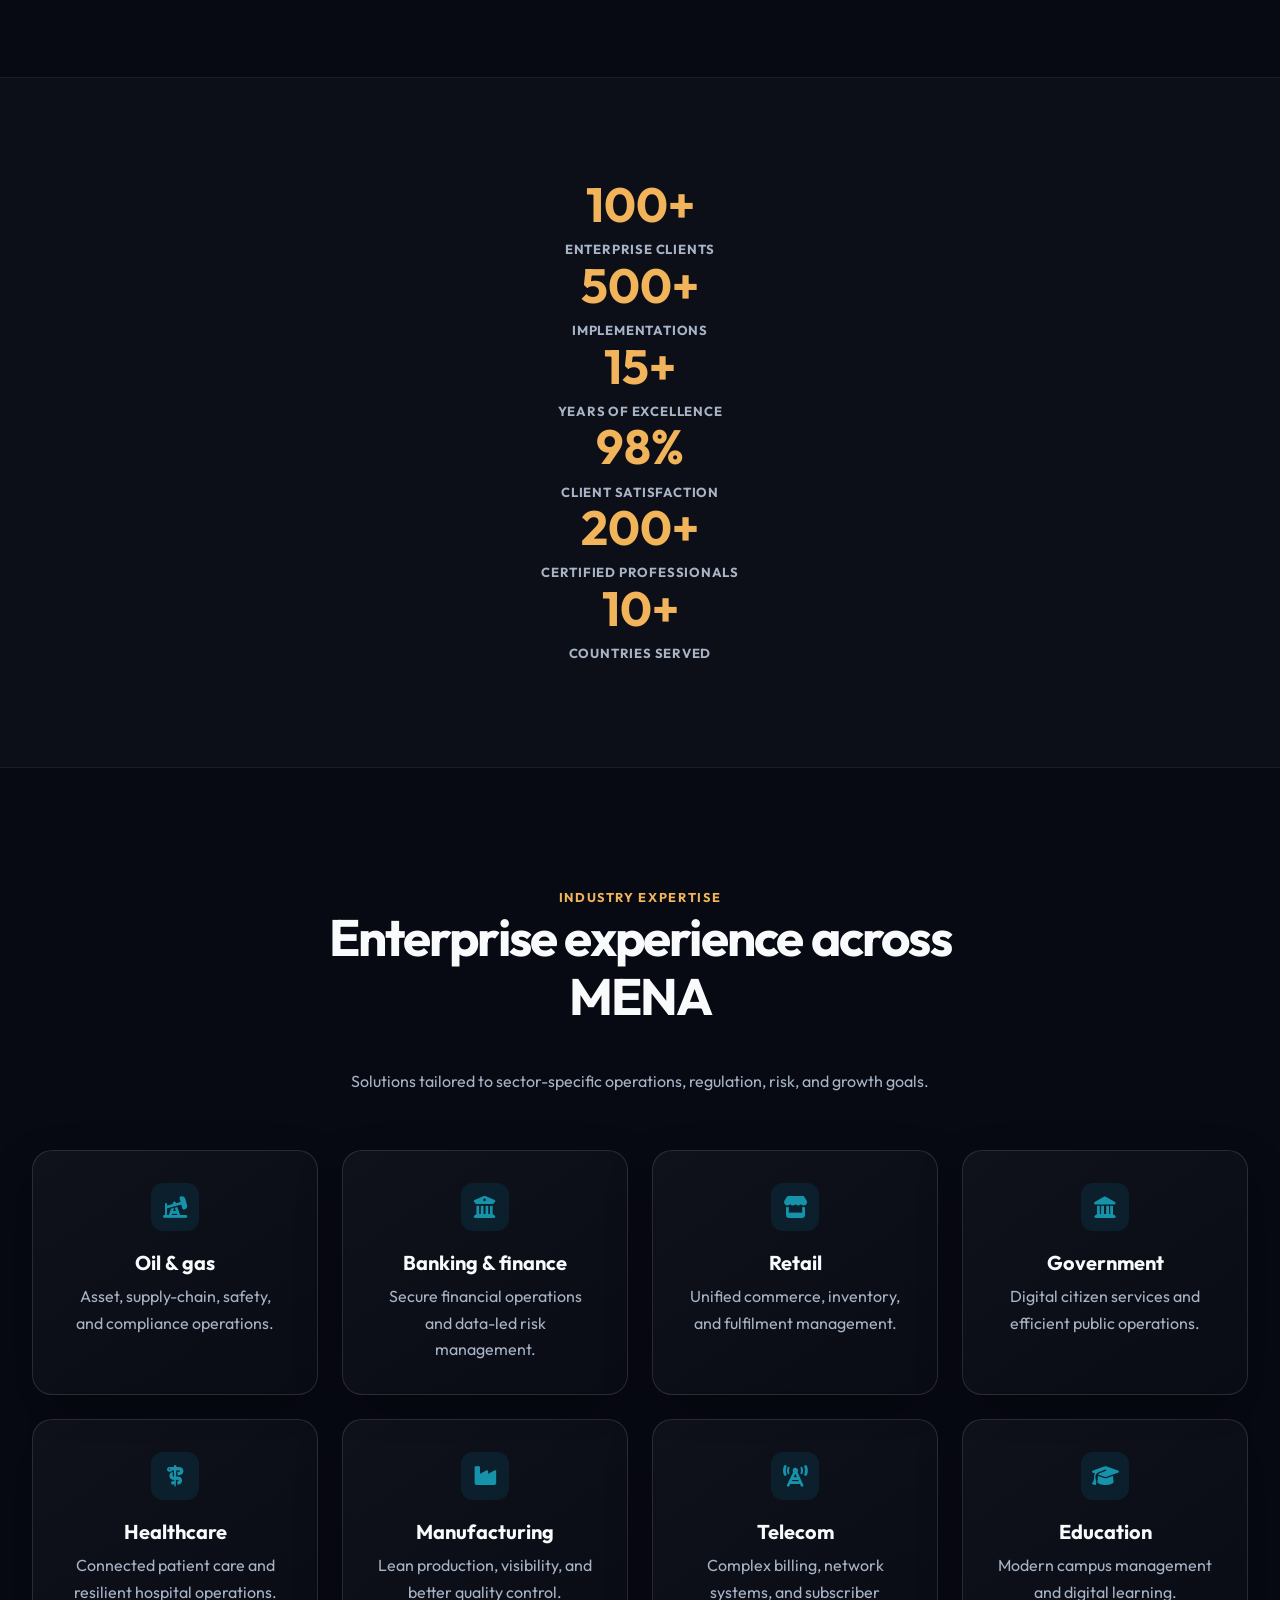
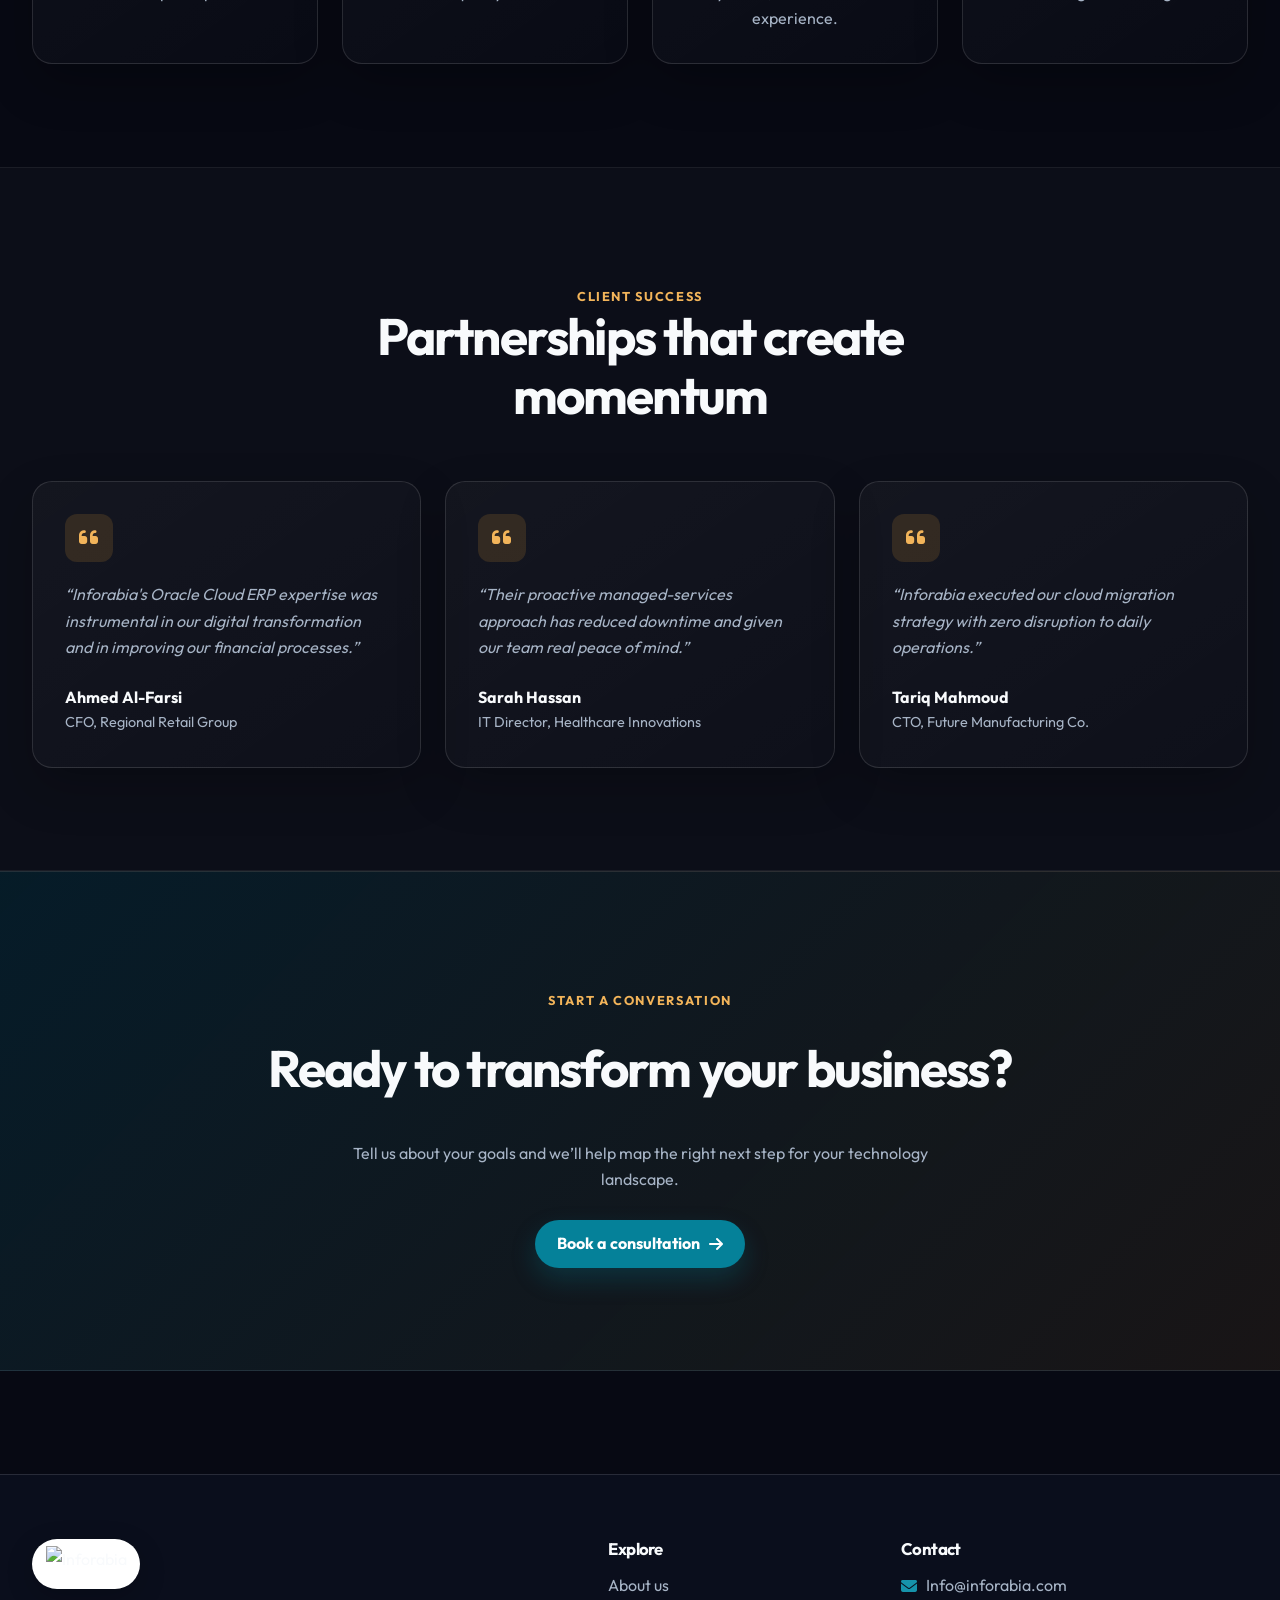
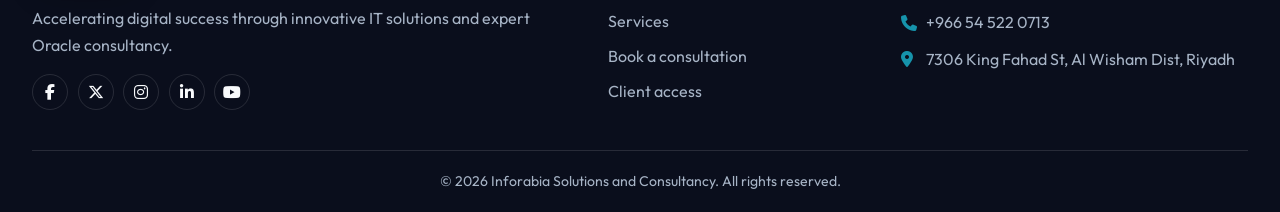
==== commit 8f1018ba: "refactor everything" ====
--- a/index.html
+++ b/index.html
@@ -1,398 +1,201 @@
-<!DOCTYPE html>
+<!doctype html>
 <html lang="en">
 <head>
-    <meta charset="UTF-8">
-    <meta name="viewport" content="width=device-width, initial-scale=1.0">
+    <meta charset="utf-8">
+    <meta name="viewport" content="width=device-width, initial-scale=1">
+    <meta name="description" content="Inforabia is a premier IT partner specializing in Oracle digital transformations, cloud migrations, and ERP implementations for enterprise clients in the MENA region.">
+    <meta name="robots" content="index, follow">
+    <meta name="theme-color" content="#070913">
     <title>Inforabia Solutions and Consultancy | Accelerating Your Digital Success</title>
-    <!-- REAL Favicon from Inforabia -->
+    <link rel="canonical" href="https://inforabia.com/">
     <link rel="icon" type="image/jpeg" href="https://img1.wsimg.com/isteam/ip/641b16bf-0aca-44a9-8d2c-d4f57fdf78f0/favicon/7c1272c8-c73b-4bf2-b4f9-a9a1bfaae01d/7c71226e-79e9-4457-97c5-d5421246ef24.jpg">
-    <!-- FontAwesome 6.4.0 -->
+    <link rel="preconnect" href="https://fonts.googleapis.com">
+    <link rel="preconnect" href="https://fonts.gstatic.com" crossorigin>
+    <link rel="preconnect" href="https://cdnjs.cloudflare.com">
+    <meta property="og:type" content="website">
+    <meta property="og:site_name" content="Inforabia Solutions and Consultancy">
+    <meta property="og:title" content="Inforabia Solutions and Consultancy">
+    <meta property="og:description" content="Accelerating your digital success through innovative IT solutions and expert Oracle consultancy.">
+    <meta property="og:image" content="https://img1.wsimg.com/isteam/ip/641b16bf-0aca-44a9-8d2c-d4f57fdf78f0/Information-Technology-Services.jpg">
+    <meta property="og:url" content="https://inforabia.com/">
+    <meta property="og:locale" content="en_SA">
+    <meta name="twitter:card" content="summary_large_image">
+    <meta name="twitter:title" content="Inforabia Solutions and Consultancy">
+    <meta name="twitter:description" content="Accelerating your digital success through innovative IT solutions and expert Oracle consultancy.">
+    <meta name="twitter:image" content="https://img1.wsimg.com/isteam/ip/641b16bf-0aca-44a9-8d2c-d4f57fdf78f0/Information-Technology-Services.jpg">
     <link rel="stylesheet" href="https://cdnjs.cloudflare.com/ajax/libs/font-awesome/6.4.0/css/all.min.css">
-    <!-- Custom CSS -->
     <link rel="stylesheet" href="styles.css">
 </head>
 <body>
-    <!-- Navbar -->
-    <nav class="navbar">
+    <a class="skip-link" href="#main-content">Skip to content</a>
+    <nav class="navbar" aria-label="Primary navigation">
         <div class="container nav-container">
-            <a href="index.html" class="logo">
-                <img src="https://img1.wsimg.com/isteam/ip/641b16bf-0aca-44a9-8d2c-d4f57fdf78f0/Inforabia.jpg" alt="Inforabia Logo">
-            </a>
-            <div class="hamburger"><i class="fas fa-bars"></i></div>
-            <ul class="nav-links">
-                <li><a href="index.html" class="active">Home</a></li>
-                <li><a href="about.html">About Us</a></li>
-                <li><a href="services.html">Services</a></li>
-                <li><a href="bookings.html">Bookings</a></li>
-                <li><a href="auth.html" class="btn btn-primary"><i class="fas fa-user-circle"></i> Account</a></li>
-                <li><a href="https://wa.me/966545220713?text=Hello%20Inforabia%2C%20I%20would%20like%20to%20inquire%20about%20your%20services." target="_blank" style="color: #25D366; font-size: 1.8rem; display: flex; align-items: center; margin-left: -0.5rem; transition: transform 0.3s; filter: drop-shadow(0 2px 5px rgba(37,211,102,0.3));" onmouseover="this.style.transform='scale(1.1)'" onmouseout="this.style.transform='scale(1)'" title="Contact us on WhatsApp"><i class="fab fa-whatsapp"></i></a></li>
+            <a class="logo" href="index.html" aria-label="Inforabia home"><img src="https://img1.wsimg.com/isteam/ip/641b16bf-0aca-44a9-8d2c-d4f57fdf78f0/Inforabia.jpg" alt="Inforabia"></a>
+            <button class="nav-toggle" type="button" aria-label="Open menu" aria-controls="primary-menu" aria-expanded="false" data-nav-toggle><i class="fa-solid fa-bars" aria-hidden="true"></i></button>
+            <ul class="nav-links" id="primary-menu" data-nav-links data-open="false">
+                <li><a class="nav-link" href="index.html" aria-current="page">Home</a></li>
+                <li><a class="nav-link" href="about.html">About us</a></li>
+                <li><a class="nav-link" href="services.html">Services</a></li>
+                <li><a class="nav-link" href="bookings.html">Bookings</a></li>
+                <li><a class="btn btn-primary" href="auth.html"><i class="fa-solid fa-user-circle" aria-hidden="true"></i> Client access</a></li>
+                <li><a class="whatsapp-link" href="https://wa.me/966545220713?text=Hello%20Inforabia%2C%20I%20would%20like%20to%20inquire%20about%20your%20services." target="_blank" rel="noopener noreferrer" aria-label="Contact Inforabia on WhatsApp"><i class="fa-brands fa-whatsapp" aria-hidden="true"></i></a></li>
             </ul>
         </div>
     </nav>
 
-    <!-- HERO SECTION -->
-    <header class="hero" style="background-image: linear-gradient(rgba(10, 10, 10, 0.7), rgba(10, 10, 10, 0.8)), url('https://images.unsplash.com/photo-1451187580459-43490279c0fa?q=80&w=2072&auto=format&fit=crop'); background-size: cover; background-position: center; min-height: 100vh; display: flex; align-items: center;">
-        <div class="container hero-container animate-on-scroll">
-            <h1 class="hero-title text-gradient">Accelerating Your Digital Success</h1>
-            <p class="hero-subtitle subtitle">
-                As a premier Oracle Partner, Inforabia Solutions and Consultancy is dedicated to driving digital transformation, accelerating cloud migration, executing flawless ERP implementations, and providing comprehensive managed services across the MENA region. With a strong presence in Saudi Arabia, Egypt, the UAE, and beyond, we leverage our deep industry expertise and technical prowess to help enterprises modernize their operations, optimize performance, and achieve sustainable growth in today's dynamic digital landscape.
-            </p>
-            <div class="hero-buttons">
-                <a href="services.html" class="btn btn-primary">Explore Our Services</a>
-                <a href="bookings.html" class="btn btn-secondary">Schedule a Consultation</a>
-            </div>
+    <main id="main-content">
+        <header class="home-hero">
+            <div class="container hero-content animate-on-scroll">
+                <p class="eyebrow">Enterprise technology for MENA</p>
+                <h1>Accelerating your <span class="text-gradient">digital success</span></h1>
+                <p>Inforabia helps enterprises modernize operations through Oracle Cloud, secure migrations, expert implementations, and managed IT services across the MENA region.</p>
+                <div class="hero-actions">
+                    <a class="btn btn-primary" href="services.html">Explore our services <i class="fa-solid fa-arrow-right" aria-hidden="true"></i></a>
+                    <a class="btn btn-secondary" href="bookings.html">Schedule a consultation</a>
+                </div>
+            </div>
+        </header>
+
+        <section class="section">
+            <div class="container">
+                <div class="section-heading animate-on-scroll">
+                    <p class="eyebrow">What we do</p>
+                    <h2>Comprehensive IT expertise</h2>
+                    <p>Practical technology leadership to help your enterprise work smarter, move faster, and scale with confidence.</p>
+                </div>
+                <div class="grid grid--3">
+                    <a class="glass-card card-link animate-on-scroll" href="services.html#oracle-erp">
+                        <span class="card-icon"><i class="fa-solid fa-database" aria-hidden="true"></i></span>
+                        <span><h3>Oracle implementations</h3><p>ERP, SCM, HCM, EPM, and CX expertise aligned to measurable business outcomes.</p></span>
+                        <span class="link-arrow">Learn more <i class="fa-solid fa-arrow-right" aria-hidden="true"></i></span>
+                    </a>
+                    <a class="glass-card card-link animate-on-scroll" href="services.html#cloud-migration">
+                        <span class="card-icon"><i class="fa-solid fa-cloud" aria-hidden="true"></i></span>
+                        <span><h3>Cloud architecture &amp; migration</h3><p>Move critical workloads to OCI, AWS, or Azure with a secure, carefully planned approach.</p></span>
+                        <span class="link-arrow">Learn more <i class="fa-solid fa-arrow-right" aria-hidden="true"></i></span>
+                    </a>
+                    <a class="glass-card card-link animate-on-scroll" href="services.html#managed-services">
+                        <span class="card-icon"><i class="fa-solid fa-headset" aria-hidden="true"></i></span>
+                        <span><h3>Managed IT services</h3><p>Proactive monitoring, incident response, and SLA-led support that keeps business-critical systems available.</p></span>
+                        <span class="link-arrow">Learn more <i class="fa-solid fa-arrow-right" aria-hidden="true"></i></span>
+                    </a>
+                </div>
+            </div>
+        </section>
+
+        <section class="section section--muted">
+            <div class="container">
+                <div class="section-heading animate-on-scroll">
+                    <p class="eyebrow">Oracle solutions</p>
+                    <h2>Built for every core operation</h2>
+                    <p>Connect finance, supply chain, people, customer experience, and performance management on a foundation designed for growth.</p>
+                </div>
+                <div class="grid grid--3">
+                    <article class="glass-card animate-on-scroll"><span class="card-icon"><i class="fa-solid fa-chart-pie" aria-hidden="true"></i></span><h3>ERP</h3><p>Modernize finance, procurement, and projects with real-time business visibility.</p></article>
+                    <article class="glass-card animate-on-scroll"><span class="card-icon"><i class="fa-solid fa-truck-fast" aria-hidden="true"></i></span><h3>SCM</h3><p>Build a resilient supply chain with stronger inventory, manufacturing, and logistics control.</p></article>
+                    <article class="glass-card animate-on-scroll"><span class="card-icon"><i class="fa-solid fa-users" aria-hidden="true"></i></span><h3>HCM</h3><p>Give people teams the tools to attract, support, and develop a high-performing workforce.</p></article>
+                    <article class="glass-card animate-on-scroll"><span class="card-icon"><i class="fa-solid fa-chart-line" aria-hidden="true"></i></span><h3>EPM</h3><p>Improve planning, forecasting, consolidation, and reporting with a connected performance platform.</p></article>
+                    <article class="glass-card animate-on-scroll"><span class="card-icon"><i class="fa-solid fa-comments" aria-hidden="true"></i></span><h3>CX</h3><p>Deliver coordinated sales, marketing, service, and commerce experiences at every touchpoint.</p></article>
+                    <article class="glass-card animate-on-scroll"><span class="card-icon"><i class="fa-solid fa-microchip" aria-hidden="true"></i></span><h3>Digital transformation</h3><p>Use AI, automation, IoT, and low-code development to streamline the work that matters most.</p></article>
+                </div>
+            </div>
+        </section>
+
+        <section class="section">
+            <div class="container grid grid--2 feature-layout">
+                <img class="feature-image animate-on-scroll" src="https://images.unsplash.com/photo-1552664730-d307ca884978?auto=format&fit=crop&w=1200&q=80" alt="Team meeting around a table" loading="lazy">
+                <div class="animate-on-scroll">
+                    <p class="eyebrow">Why Inforabia</p>
+                    <h2>A technology partner invested in your outcomes</h2>
+                    <p>With offices in Riyadh and Cairo, we pair regional understanding with enterprise-grade delivery for organizations across MENA.</p>
+                    <ul class="feature-list">
+                        <li><i class="fa-solid fa-circle-check" aria-hidden="true"></i><span><strong>Certified Oracle professionals</strong><span>Deep domain knowledge backed by leading certifications and hands-on delivery experience.</span></span></li>
+                        <li><i class="fa-solid fa-circle-check" aria-hidden="true"></i><span><strong>End-to-end delivery</strong><span>From strategy and architecture through deployment, adoption, and ongoing support.</span></span></li>
+                        <li><i class="fa-solid fa-circle-check" aria-hidden="true"></i><span><strong>Tailored, SLA-led service</strong><span>Solutions designed for your organization, with dependable support when you need it.</span></span></li>
+                    </ul>
+                </div>
+            </div>
+        </section>
+
+        <section class="section section--muted">
+            <div class="container">
+                <div class="stats" aria-label="Inforabia by the numbers">
+                    <div class="stat animate-on-scroll"><strong>100+</strong><span>Enterprise clients</span></div>
+                    <div class="stat animate-on-scroll"><strong>500+</strong><span>Implementations</span></div>
+                    <div class="stat animate-on-scroll"><strong>15+</strong><span>Years of excellence</span></div>
+                    <div class="stat animate-on-scroll"><strong>98%</strong><span>Client satisfaction</span></div>
+                    <div class="stat animate-on-scroll"><strong>200+</strong><span>Certified professionals</span></div>
+                    <div class="stat animate-on-scroll"><strong>10+</strong><span>Countries served</span></div>
+                </div>
+            </div>
+        </section>
+
+        <section class="section">
+            <div class="container">
+                <div class="section-heading animate-on-scroll"><p class="eyebrow">Industry expertise</p><h2>Enterprise experience across MENA</h2><p>Solutions tailored to sector-specific operations, regulation, risk, and growth goals.</p></div>
+                <div class="grid grid--4">
+                    <article class="glass-card industry-card animate-on-scroll"><span class="card-icon"><i class="fa-solid fa-oil-well" aria-hidden="true"></i></span><h3>Oil &amp; gas</h3><p>Asset, supply-chain, safety, and compliance operations.</p></article>
+                    <article class="glass-card industry-card animate-on-scroll"><span class="card-icon"><i class="fa-solid fa-building-columns" aria-hidden="true"></i></span><h3>Banking &amp; finance</h3><p>Secure financial operations and data-led risk management.</p></article>
+                    <article class="glass-card industry-card animate-on-scroll"><span class="card-icon"><i class="fa-solid fa-store" aria-hidden="true"></i></span><h3>Retail</h3><p>Unified commerce, inventory, and fulfilment management.</p></article>
+                    <article class="glass-card industry-card animate-on-scroll"><span class="card-icon"><i class="fa-solid fa-landmark" aria-hidden="true"></i></span><h3>Government</h3><p>Digital citizen services and efficient public operations.</p></article>
+                    <article class="glass-card industry-card animate-on-scroll"><span class="card-icon"><i class="fa-solid fa-staff-snake" aria-hidden="true"></i></span><h3>Healthcare</h3><p>Connected patient care and resilient hospital operations.</p></article>
+                    <article class="glass-card industry-card animate-on-scroll"><span class="card-icon"><i class="fa-solid fa-industry" aria-hidden="true"></i></span><h3>Manufacturing</h3><p>Lean production, visibility, and better quality control.</p></article>
+                    <article class="glass-card industry-card animate-on-scroll"><span class="card-icon"><i class="fa-solid fa-tower-cell" aria-hidden="true"></i></span><h3>Telecom</h3><p>Complex billing, network systems, and subscriber experience.</p></article>
+                    <article class="glass-card industry-card animate-on-scroll"><span class="card-icon"><i class="fa-solid fa-graduation-cap" aria-hidden="true"></i></span><h3>Education</h3><p>Modern campus management and digital learning.</p></article>
+                </div>
+            </div>
+        </section>
+
+        <section class="section section--muted">
+            <div class="container">
+                <div class="section-heading animate-on-scroll"><p class="eyebrow">Client success</p><h2>Partnerships that create momentum</h2></div>
+                <div class="grid grid--3">
+                    <article class="glass-card testimonial animate-on-scroll"><span class="card-icon card-icon--orange"><i class="fa-solid fa-quote-left" aria-hidden="true"></i></span><blockquote>“Inforabia's Oracle Cloud ERP expertise was instrumental in our digital transformation and in improving our financial processes.”</blockquote><cite>Ahmed Al-Farsi<span>CFO, Regional Retail Group</span></cite></article>
+                    <article class="glass-card testimonial animate-on-scroll"><span class="card-icon card-icon--orange"><i class="fa-solid fa-quote-left" aria-hidden="true"></i></span><blockquote>“Their proactive managed-services approach has reduced downtime and given our team real peace of mind.”</blockquote><cite>Sarah Hassan<span>IT Director, Healthcare Innovations</span></cite></article>
+                    <article class="glass-card testimonial animate-on-scroll"><span class="card-icon card-icon--orange"><i class="fa-solid fa-quote-left" aria-hidden="true"></i></span><blockquote>“Inforabia executed our cloud migration strategy with zero disruption to daily operations.”</blockquote><cite>Tariq Mahmoud<span>CTO, Future Manufacturing Co.</span></cite></article>
+                </div>
+            </div>
+        </section>
+
+        <section class="section cta">
+            <div class="container animate-on-scroll"><p class="eyebrow">Start a conversation</p><h2>Ready to transform your business?</h2><p>Tell us about your goals and we’ll help map the right next step for your technology landscape.</p><a class="btn btn-primary" href="bookings.html">Book a consultation <i class="fa-solid fa-arrow-right" aria-hidden="true"></i></a></div>
+        </section>
+    </main>
+
+    <footer class="footer">
+        <div class="container footer-content">
+            <section class="footer-brand" aria-label="Inforabia"><a class="logo" href="index.html"><img src="https://img1.wsimg.com/isteam/ip/641b16bf-0aca-44a9-8d2c-d4f57fdf78f0/Inforabia.jpg" alt="Inforabia"></a><p>Accelerating digital success through innovative IT solutions and expert Oracle consultancy.</p><div class="social-links"><a href="https://www.facebook.com/InforabiaSolutions/" target="_blank" rel="noopener noreferrer" aria-label="Inforabia on Facebook"><i class="fa-brands fa-facebook-f" aria-hidden="true"></i></a><a href="https://x.com/InforabiaS47042" target="_blank" rel="noopener noreferrer" aria-label="Inforabia on X"><i class="fa-brands fa-x-twitter" aria-hidden="true"></i></a><a href="https://www.instagram.com/inforabia_solutions/" target="_blank" rel="noopener noreferrer" aria-label="Inforabia on Instagram"><i class="fa-brands fa-instagram" aria-hidden="true"></i></a><a href="https://linkedin.com/company/inforabia" target="_blank" rel="noopener noreferrer" aria-label="Inforabia on LinkedIn"><i class="fa-brands fa-linkedin-in" aria-hidden="true"></i></a><a href="https://www.youtube.com/@inforabiasolutions" target="_blank" rel="noopener noreferrer" aria-label="Inforabia on YouTube"><i class="fa-brands fa-youtube" aria-hidden="true"></i></a></div></section>
+            <section><h2>Explore</h2><ul class="footer-links"><li><a href="about.html">About us</a></li><li><a href="services.html">Services</a></li><li><a href="bookings.html">Book a consultation</a></li><li><a href="auth.html">Client access</a></li></ul></section>
+            <section><h2>Contact</h2><ul class="contact-list"><li><i class="fa-solid fa-envelope" aria-hidden="true"></i><a href="mailto:Info@inforabia.com">Info@inforabia.com</a></li><li><i class="fa-solid fa-phone" aria-hidden="true"></i><a href="tel:+966545220713">+966 54 522 0713</a></li><li><i class="fa-solid fa-location-dot" aria-hidden="true"></i><span>7306 King Fahad St, Al Wisham Dist, Riyadh</span></li></ul></section>
         </div>
-    </header>
-
-    <!-- COMPREHENSIVE IT EXPERTISE SECTION -->
-    <section class="expertise-section section-padding">
-        <div class="container">
-            <div class="section-header text-center animate-on-scroll">
-                <h2 class="section-title">Comprehensive IT Expertise</h2>
-                <p class="section-desc text-muted">Leveraging cutting-edge technologies to empower your enterprise.</p>
-            </div>
-            <div class="grid grid-3">
-                <div class="glass-card expertise-card animate-on-scroll">
-                    <div class="card-icon"><i class="fa-solid fa-database text-gradient"></i></div>
-                    <h3>Oracle Implementations</h3>
-                    <p class="text-muted">
-                        We specialize in delivering robust Oracle Cloud solutions, including ERP Cloud, SCM, HCM, EPM, and CX. Our expert consultants bring deep domain knowledge to ensure seamless implementation, strategic enhancements, efficient migrations, and ongoing support services. By aligning Oracle technologies with your business objectives, we enable you to streamline processes, improve decision-making, and achieve operational excellence across your organization.
-                    </p>
-                </div>
-                <div class="glass-card expertise-card animate-on-scroll">
-                    <div class="card-icon"><i class="fa-solid fa-cloud text-gradient"></i></div>
-                    <h3>Cloud Architecture & Migration</h3>
-                    <p class="text-muted">
-                        Navigate your cloud journey with confidence through our comprehensive OCI, AWS, and Azure migration services. We conduct thorough assessments, meticulous planning, and flawless execution to transition your critical workloads securely. Our focus extends beyond migration to include continuous optimization, ensuring your cloud infrastructure remains agile, scalable, and cost-effective while adhering to the highest security and compliance standards.
-                    </p>
-                </div>
-                <div class="glass-card expertise-card animate-on-scroll">
-                    <div class="card-icon"><i class="fa-solid fa-headset text-gradient"></i></div>
-                    <h3>Managed IT Services</h3>
-                    <p class="text-muted">
-                        Ensure optimal performance and minimize downtime with our comprehensive managed IT services. We provide 24/7 dedicated support, proactive system monitoring, and stringent SLA management to keep your business running smoothly. Our swift incident response and end-to-end infrastructure management allow your internal teams to focus on strategic initiatives, knowing your IT environment is in expert hands.
-                    </p>
-                </div>
-            </div>
-        </div>
-    </section>
-
-    <!-- SOLUTIONS OVERVIEW SECTION -->
-    <section class="solutions-section section-padding" style="background: rgba(20, 20, 20, 0.5);">
-        <div class="container">
-            <div class="section-header text-center animate-on-scroll">
-                <h2 class="section-title">Our Solutions Overview</h2>
-                <p class="section-desc text-muted">Transforming every facet of your business operations.</p>
-            </div>
-            <div class="grid grid-3">
-                <div class="glass-card solution-card animate-on-scroll">
-                    <div class="card-icon"><i class="fa-solid fa-chart-pie text-gradient"></i></div>
-                    <h3>Enterprise Resource Planning (ERP)</h3>
-                    <p class="text-muted">Empower your finance and operations teams with Oracle Fusion Cloud ERP. We deliver solutions that optimize financial management, automate procurement workflows, and enhance project management capabilities. Achieve real-time visibility into your financial health and drive strategic growth.</p>
-                </div>
-                <div class="glass-card solution-card animate-on-scroll">
-                    <div class="card-icon"><i class="fa-solid fa-truck-fast text-gradient"></i></div>
-                    <h3>Supply Chain Management (SCM)</h3>
-                    <p class="text-muted">Build a resilient and agile supply chain with Oracle SCM Cloud. Our implementations focus on optimizing inventory control, modernizing manufacturing processes, streamlining logistics, and improving order management. Deliver products faster while reducing operational costs.</p>
-                </div>
-                <div class="glass-card solution-card animate-on-scroll">
-                    <div class="card-icon"><i class="fa-solid fa-users text-gradient"></i></div>
-                    <h3>Human Capital Management (HCM)</h3>
-                    <p class="text-muted">Transform your HR operations and empower your workforce with Oracle HCM Cloud. We help you implement robust talent management strategies, efficient workforce management, accurate payroll processing, and comprehensive benefits administration to attract and retain top talent.</p>
-                </div>
-                <div class="glass-card solution-card animate-on-scroll">
-                    <div class="card-icon"><i class="fa-solid fa-chart-line text-gradient"></i></div>
-                    <h3>Enterprise Performance Management (EPM)</h3>
-                    <p class="text-muted">Drive better business outcomes with sophisticated EPM solutions. We implement agile planning, precise budgeting, predictive forecasting, streamlined financial consolidation, and comprehensive narrative reporting tools to enhance your organizational agility and financial performance.</p>
-                </div>
-                <div class="glass-card solution-card animate-on-scroll">
-                    <div class="card-icon"><i class="fa-solid fa-comments text-gradient"></i></div>
-                    <h3>Customer Experience (CX)</h3>
-                    <p class="text-muted">Elevate customer engagement across all touchpoints with Oracle CX Cloud. Our solutions seamlessly integrate sales, targeted marketing, responsive customer service, and unified commerce platforms to deliver personalized experiences that build lasting customer loyalty.</p>
-                </div>
-                <div class="glass-card solution-card animate-on-scroll">
-                    <div class="card-icon"><i class="fa-solid fa-microchip text-gradient"></i></div>
-                    <h3>Digital Transformation</h3>
-                    <p class="text-muted">Accelerate innovation by integrating advanced technologies into your core operations. We leverage Artificial Intelligence, Robotic Process Automation (RPA), IoT, Machine Learning, and rapid low-code development with VBCS to digitize workflows and future-proof your business.</p>
-                </div>
-            </div>
-        </div>
-    </section>
-
-    <!-- WHY CHOOSE US SECTION -->
-    <section class="why-us-section section-padding">
-        <div class="container">
-            <div class="grid grid-2" style="align-items: center; gap: 4rem;">
-                <div class="why-us-image animate-on-scroll">
-                    <img src="https://images.unsplash.com/photo-1552664730-d307ca884978?q=80&w=2070&auto=format&fit=crop" alt="Business Meeting" style="width: 100%; border-radius: 12px; box-shadow: 0 10px 30px rgba(0,0,0,0.5);">
-                </div>
-                <div class="why-us-content animate-on-scroll">
-                    <h2 class="section-title">Why Partner With Inforabia?</h2>
-                    <p class="text-muted" style="margin-bottom: 2rem; font-size: 1.1rem; line-height: 1.6;">
-                        With strategic offices strategically located in Riyadh, Saudi Arabia, and Cairo, Egypt, Inforabia is perfectly positioned to serve the dynamic MENA market. We are more than just a technology vendor; we are your dedicated digital transformation partner committed to your long-term success.
-                    </p>
-                    <ul class="feature-list" style="list-style: none; padding: 0; display: flex; flex-direction: column; gap: 1rem;">
-                        <li style="display: flex; align-items: flex-start; gap: 1rem;">
-                            <i class="fa-solid fa-check-circle text-gradient" style="margin-top: 0.3rem;"></i>
-                            <div>
-                                <strong>Certified Oracle Professionals</strong>
-                                <span class="text-muted d-block">Backed by top-tier certifications and decades of combined experience.</span>
-                            </div>
-                        </li>
-                        <li style="display: flex; align-items: flex-start; gap: 1rem;">
-                            <i class="fa-solid fa-check-circle text-gradient" style="margin-top: 0.3rem;"></i>
-                            <div>
-                                <strong>End-to-End Project Delivery</strong>
-                                <span class="text-muted d-block">From initial strategic consultancy to flawless deployment and beyond.</span>
-                            </div>
-                        </li>
-                        <li style="display: flex; align-items: flex-start; gap: 1rem;">
-                            <i class="fa-solid fa-check-circle text-gradient" style="margin-top: 0.3rem;"></i>
-                            <div>
-                                <strong>Tailored Bespoke Solutions</strong>
-                                <span class="text-muted d-block">Customized approaches designed specifically for your unique business requirements.</span>
-                            </div>
-                        </li>
-                        <li style="display: flex; align-items: flex-start; gap: 1rem;">
-                            <i class="fa-solid fa-check-circle text-gradient" style="margin-top: 0.3rem;"></i>
-                            <div>
-                                <strong>24/7 Dedicated Support</strong>
-                                <span class="text-muted d-block">Unwavering support backed by strict SLA guarantees for maximum uptime.</span>
-                            </div>
-                        </li>
-                        <li style="display: flex; align-items: flex-start; gap: 1rem;">
-                            <i class="fa-solid fa-check-circle text-gradient" style="margin-top: 0.3rem;"></i>
-                            <div>
-                                <strong>Proven Track Record</strong>
-                                <span class="text-muted d-block">Successful deliveries across Oil & Gas, Banking, Retail, Government, and Healthcare.</span>
-                            </div>
-                        </li>
-                        <li style="display: flex; align-items: flex-start; gap: 1rem;">
-                            <i class="fa-solid fa-check-circle text-gradient" style="margin-top: 0.3rem;"></i>
-                            <div>
-                                <strong>Winning Together Philosophy</strong>
-                                <span class="text-muted d-block">A deeply collaborative partnership approach focused on mutual success and growth.</span>
-                            </div>
-                        </li>
-                    </ul>
-                </div>
-            </div>
-        </div>
-    </section>
-
-    <!-- STATISTICS SECTION -->
-    <section class="stats-section section-padding text-center" style="background: linear-gradient(135deg, rgba(20,20,20,0.8), rgba(40,40,40,0.9)); border-top: 1px solid rgba(255,255,255,0.1); border-bottom: 1px solid rgba(255,255,255,0.1);">
-        <div class="container">
-            <div class="grid grid-4" style="gap: 2rem;">
-                <div class="stat-item animate-on-scroll">
-                    <h2 class="text-gradient" style="font-size: 3rem; margin-bottom: 0.5rem;">100+</h2>
-                    <p class="text-muted" style="font-weight: 600; text-transform: uppercase; letter-spacing: 1px;">Enterprise Clients Served</p>
-                </div>
-                <div class="stat-item animate-on-scroll" style="transition-delay: 0.1s;">
-                    <h2 class="text-gradient" style="font-size: 3rem; margin-bottom: 0.5rem;">500+</h2>
-                    <p class="text-muted" style="font-weight: 600; text-transform: uppercase; letter-spacing: 1px;">Oracle Implementations</p>
-                </div>
-                <div class="stat-item animate-on-scroll" style="transition-delay: 0.2s;">
-                    <h2 class="text-gradient" style="font-size: 3rem; margin-bottom: 0.5rem;">15+</h2>
-                    <p class="text-muted" style="font-weight: 600; text-transform: uppercase; letter-spacing: 1px;">Years of Excellence</p>
-                </div>
-                <div class="stat-item animate-on-scroll" style="transition-delay: 0.3s;">
-                    <h2 class="text-gradient" style="font-size: 3rem; margin-bottom: 0.5rem;">98%</h2>
-                    <p class="text-muted" style="font-weight: 600; text-transform: uppercase; letter-spacing: 1px;">Client Satisfaction Rate</p>
-                </div>
-                <div class="stat-item animate-on-scroll" style="transition-delay: 0.4s;">
-                    <h2 class="text-gradient" style="font-size: 3rem; margin-bottom: 0.5rem;">200+</h2>
-                    <p class="text-muted" style="font-weight: 600; text-transform: uppercase; letter-spacing: 1px;">Certified Professionals</p>
-                </div>
-                <div class="stat-item animate-on-scroll" style="transition-delay: 0.5s;">
-                    <h2 class="text-gradient" style="font-size: 3rem; margin-bottom: 0.5rem;">10+</h2>
-                    <p class="text-muted" style="font-weight: 600; text-transform: uppercase; letter-spacing: 1px;">Countries Served</p>
-                </div>
-            </div>
-        </div>
-    </section>
-
-    <!-- INDUSTRIES WE SERVE SECTION -->
-    <section class="industries-section section-padding">
-        <div class="container">
-            <div class="section-header text-center animate-on-scroll">
-                <h2 class="section-title">Industries We Serve</h2>
-                <p class="section-desc text-muted">Delivering tailored solutions across diverse enterprise sectors.</p>
-            </div>
-            <div class="grid grid-4" style="gap: 1.5rem;">
-                <div class="glass-card industry-card text-center animate-on-scroll">
-                    <i class="fa-solid fa-oil-well text-gradient" style="font-size: 2.5rem; margin-bottom: 1rem;"></i>
-                    <h4>Oil & Gas</h4>
-                    <p class="text-muted" style="font-size: 0.9rem;">Streamlining asset management and complex supply chains. Enhancing operational safety and regulatory compliance.</p>
-                </div>
-                <div class="glass-card industry-card text-center animate-on-scroll">
-                    <i class="fa-solid fa-building-columns text-gradient" style="font-size: 2.5rem; margin-bottom: 1rem;"></i>
-                    <h4>Banking & Finance</h4>
-                    <p class="text-muted" style="font-size: 0.9rem;">Modernizing core banking systems and financial operations. Ensuring stringent data security and risk management.</p>
-                </div>
-                <div class="glass-card industry-card text-center animate-on-scroll">
-                    <i class="fa-solid fa-store text-gradient" style="font-size: 2.5rem; margin-bottom: 1rem;"></i>
-                    <h4>Retail & E-Commerce</h4>
-                    <p class="text-muted" style="font-size: 0.9rem;">Creating unified omnichannel customer experiences. Optimizing inventory and intelligent order fulfillment.</p>
-                </div>
-                <div class="glass-card industry-card text-center animate-on-scroll">
-                    <i class="fa-solid fa-landmark text-gradient" style="font-size: 2.5rem; margin-bottom: 1rem;"></i>
-                    <h4>Government & Public Sector</h4>
-                    <p class="text-muted" style="font-size: 0.9rem;">Driving digital citizen services and e-governance. Improving transparency, efficiency, and resource allocation.</p>
-                </div>
-                <div class="glass-card industry-card text-center animate-on-scroll">
-                    <i class="fa-solid fa-staff-snake text-gradient" style="font-size: 2.5rem; margin-bottom: 1rem;"></i>
-                    <h4>Healthcare</h4>
-                    <p class="text-muted" style="font-size: 0.9rem;">Integrating patient care systems and electronic health records. Optimizing hospital supply chain operations.</p>
-                </div>
-                <div class="glass-card industry-card text-center animate-on-scroll">
-                    <i class="fa-solid fa-industry text-gradient" style="font-size: 2.5rem; margin-bottom: 1rem;"></i>
-                    <h4>Manufacturing</h4>
-                    <p class="text-muted" style="font-size: 0.9rem;">Implementing lean production methodologies and IoT integration. Enhancing quality control and factory floor visibility.</p>
-                </div>
-                <div class="glass-card industry-card text-center animate-on-scroll">
-                    <i class="fa-solid fa-tower-cell text-gradient" style="font-size: 2.5rem; margin-bottom: 1rem;"></i>
-                    <h4>Telecommunications</h4>
-                    <p class="text-muted" style="font-size: 0.9rem;">Managing complex billing systems and network infrastructure. Delivering superior subscriber experiences and retention.</p>
-                </div>
-                <div class="glass-card industry-card text-center animate-on-scroll">
-                    <i class="fa-solid fa-graduation-cap text-gradient" style="font-size: 2.5rem; margin-bottom: 1rem;"></i>
-                    <h4>Education</h4>
-                    <p class="text-muted" style="font-size: 0.9rem;">Modernizing campus management and student information systems. Enabling effective digital learning environments.</p>
-                </div>
-            </div>
-        </div>
-    </section>
-
-    <!-- TESTIMONIALS SECTION -->
-    <section class="testimonials-section section-padding" style="background: rgba(20, 20, 20, 0.5);">
-        <div class="container">
-            <div class="section-header text-center animate-on-scroll">
-                <h2 class="section-title">Client Success Stories</h2>
-                <p class="section-desc text-muted">Hear from the enterprises that have partnered with us.</p>
-            </div>
-            <div class="grid grid-3">
-                <div class="glass-card testimonial-card animate-on-scroll">
-                    <div class="quote-icon" style="margin-bottom: 1rem;"><i class="fa-solid fa-quote-left text-gradient" style="font-size: 2rem;"></i></div>
-                    <p class="text-muted" style="font-style: italic; margin-bottom: 1.5rem;">
-                        "Inforabia's expertise in Oracle Cloud ERP was instrumental in our digital transformation journey. They delivered the project on time and significantly optimized our financial processes. Highly recommended partner for any enterprise in the region."
-                    </p>
-                    <div class="client-info" style="display: flex; align-items: center; gap: 1rem;">
-                        <img src="https://ui-avatars.com/api/?name=Ahmed+Al-Farsi&background=random" alt="Ahmed Al-Farsi" style="border-radius: 50%; width: 50px; height: 50px;">
-                        <div>
-                            <h5 style="margin: 0; font-size: 1rem;">Ahmed Al-Farsi</h5>
-                            <span class="text-muted" style="font-size: 0.8rem;">CFO, Regional Retail Group</span>
-                        </div>
-                    </div>
-                </div>
-                <div class="glass-card testimonial-card animate-on-scroll">
-                    <div class="quote-icon" style="margin-bottom: 1rem;"><i class="fa-solid fa-quote-left text-gradient" style="font-size: 2rem;"></i></div>
-                    <p class="text-muted" style="font-style: italic; margin-bottom: 1.5rem;">
-                        "The managed services provided by Inforabia have given us incredible peace of mind. Their 24/7 support team is always responsive, and their proactive approach has drastically reduced our system downtime. True professionals."
-                    </p>
-                    <div class="client-info" style="display: flex; align-items: center; gap: 1rem;">
-                        <img src="https://ui-avatars.com/api/?name=Sarah+Hassan&background=random" alt="Sarah Hassan" style="border-radius: 50%; width: 50px; height: 50px;">
-                        <div>
-                            <h5 style="margin: 0; font-size: 1rem;">Sarah Hassan</h5>
-                            <span class="text-muted" style="font-size: 0.8rem;">IT Director, Healthcare Innovations</span>
-                        </div>
-                    </div>
-                </div>
-                <div class="glass-card testimonial-card animate-on-scroll">
-                    <div class="quote-icon" style="margin-bottom: 1rem;"><i class="fa-solid fa-quote-left text-gradient" style="font-size: 2rem;"></i></div>
-                    <p class="text-muted" style="font-style: italic; margin-bottom: 1.5rem;">
-                        "Migrating our legacy infrastructure to the cloud seemed daunting until we partnered with Inforabia. Their cloud architecture team executed a flawless migration strategy with zero disruption to our daily operations."
-                    </p>
-                    <div class="client-info" style="display: flex; align-items: center; gap: 1rem;">
-                        <img src="https://ui-avatars.com/api/?name=Tariq+Mahmoud&background=random" alt="Tariq Mahmoud" style="border-radius: 50%; width: 50px; height: 50px;">
-                        <div>
-                            <h5 style="margin: 0; font-size: 1rem;">Tariq Mahmoud</h5>
-                            <span class="text-muted" style="font-size: 0.8rem;">CTO, Future Manufacturing Co.</span>
-                        </div>
-                    </div>
-                </div>
-            </div>
-        </div>
-    </section>
-
-    <!-- CTA BANNER SECTION -->
-    <section class="cta-banner text-center" style="padding: 5rem 2rem; background: linear-gradient(135deg, rgba(30,30,30,0.9), rgba(10,10,10,1)); border-top: 1px solid rgba(255,255,255,0.05); border-bottom: 1px solid rgba(255,255,255,0.05);">
-        <div class="container animate-on-scroll">
-            <h2 style="font-size: 2.5rem; margin-bottom: 1rem;">Ready to Transform Your Business?</h2>
-            <p class="text-muted" style="margin-bottom: 2rem; font-size: 1.2rem; max-width: 600px; margin-left: auto; margin-right: auto;">
-                Partner with Inforabia to leverage the full power of Oracle solutions and modern IT infrastructure. Let's build the future together.
-            </p>
-            <a href="bookings.html" class="btn btn-primary" style="font-size: 1.1rem; padding: 1rem 2.5rem;">Book a Consultation Now</a>
-        </div>
-    </section>
-
-    <!-- FOOTER -->
-    <footer class="footer" style="background: #0a0a0a; padding-top: 4rem; padding-bottom: 2rem; border-top: 1px solid rgba(255,255,255,0.05);">
-        <div class="container">
-            <div class="grid grid-4" style="gap: 2rem; margin-bottom: 3rem;">
-                <!-- Brand Col -->
-                <div class="footer-col">
-                    <img src="https://img1.wsimg.com/isteam/ip/641b16bf-0aca-44a9-8d2c-d4f57fdf78f0/Inforabia.jpg" alt="Inforabia Logo" style="width: 150px; margin-bottom: 1rem; border-radius: 4px;">
-                    <p class="text-muted" style="margin-bottom: 1.5rem;">Accelerating your digital success through innovative IT solutions and expert Oracle consultancy.</p>
-                    <div class="social-links" style="display: flex; gap: 1rem;">
-                        <a href="https://www.facebook.com/InforabiaSolutions/#" target="_blank" style="color: #fff; font-size: 1.2rem; transition: color 0.3s;"><i class="fa-brands fa-facebook"></i></a>
-                        <a href="https://x.com/InforabiaS47042" target="_blank" style="color: #fff; font-size: 1.2rem; transition: color 0.3s;"><i class="fa-brands fa-twitter"></i></a>
-                        <a href="https://www.instagram.com/inforabia_solutions/" target="_blank" style="color: #fff; font-size: 1.2rem; transition: color 0.3s;"><i class="fa-brands fa-instagram"></i></a>
-                        <a href="https://linkedin.com/company/inforabia" target="_blank" style="color: #fff; font-size: 1.2rem; transition: color 0.3s;"><i class="fa-brands fa-linkedin"></i></a>
-                        <a href="https://www.youtube.com/@inforabiasolutions" target="_blank" style="color: #fff; font-size: 1.2rem; transition: color 0.3s;"><i class="fa-brands fa-youtube"></i></a>
-                    </div>
-                </div>
-                
-                <!-- Quick Links -->
-                <div class="footer-col">
-                    <h4 style="margin-bottom: 1.5rem; font-size: 1.2rem;">Quick Links</h4>
-                    <ul style="list-style: none; padding: 0; display: flex; flex-direction: column; gap: 0.8rem;">
-                        <li><a href="index.html" class="text-muted" style="text-decoration: none; transition: color 0.3s;">Home</a></li>
-                        <li><a href="about.html" class="text-muted" style="text-decoration: none; transition: color 0.3s;">About Us</a></li>
-                        <li><a href="services.html" class="text-muted" style="text-decoration: none; transition: color 0.3s;">Services</a></li>
-                        <li><a href="bookings.html" class="text-muted" style="text-decoration: none; transition: color 0.3s;">Bookings</a></li>
-                        <li><a href="auth.html" class="text-muted" style="text-decoration: none; transition: color 0.3s;">Account</a></li>
-                    </ul>
-                </div>
-
-                <!-- Services -->
-                <div class="footer-col">
-                    <h4 style="margin-bottom: 1.5rem; font-size: 1.2rem;">Our Services</h4>
-                    <ul style="list-style: none; padding: 0; display: flex; flex-direction: column; gap: 0.8rem;">
-                        <li><a href="services.html" class="text-muted" style="text-decoration: none; transition: color 0.3s;">Oracle ERP Cloud</a></li>
-                        <li><a href="services.html" class="text-muted" style="text-decoration: none; transition: color 0.3s;">Cloud Migration</a></li>
-                        <li><a href="services.html" class="text-muted" style="text-decoration: none; transition: color 0.3s;">Managed IT Services</a></li>
-                        <li><a href="services.html" class="text-muted" style="text-decoration: none; transition: color 0.3s;">Digital Transformation</a></li>
-                        <li><a href="services.html" class="text-muted" style="text-decoration: none; transition: color 0.3s;">Consulting</a></li>
-                    </ul>
-                </div>
-
-                <!-- Contact -->
-                <div class="footer-col">
-                    <h4 style="margin-bottom: 1.5rem; font-size: 1.2rem;">Contact Us</h4>
-                    <ul style="list-style: none; padding: 0; display: flex; flex-direction: column; gap: 1rem;">
-                        <li style="display: flex; gap: 1rem; align-items: flex-start;">
-                            <i class="fa-solid fa-location-dot text-gradient" style="margin-top: 0.3rem;"></i>
-                            <span class="text-muted">7306 King Fahad St Al Wisham Dist Riyadh</span>
-                        </li>
-                        <li style="display: flex; gap: 1rem; align-items: center;">
-                            <i class="fa-solid fa-phone text-gradient"></i>
-                            <span class="text-muted">+966 54 522 0713</span>
-                        </li>
-                        <li style="display: flex; gap: 1rem; align-items: center;">
-                            <i class="fa-solid fa-envelope text-gradient"></i>
-                            <span class="text-muted">Info@inforabia.com</span>
-                        </li>
-                    </ul>
-                </div>
-            </div>
-            
-            <div class="footer-bottom text-center text-muted" style="border-top: 1px solid rgba(255,255,255,0.05); padding-top: 2rem; font-size: 0.9rem;">
-                <p>&copy; 2026 Inforabia Solutions and Consultancy. All rights reserved.</p>
-            </div>
-        </div>
+        <div class="container footer-bottom"><p>&copy; 2026 Inforabia Solutions and Consultancy. All rights reserved.</p></div>
     </footer>
-
+    <script type="application/ld+json">
+    {
+        "@context": "https://schema.org",
+        "@type": "LocalBusiness",
+        "name": "Inforabia Solutions and Consultancy",
+        "image": "https://img1.wsimg.com/isteam/ip/641b16bf-0aca-44a9-8d2c-d4f57fdf78f0/Inforabia.jpg",
+        "@id": "https://inforabia.com/",
+        "url": "https://inforabia.com/",
+        "telephone": "+966545220713",
+        "email": "Info@inforabia.com",
+        "address": {
+            "@type": "PostalAddress",
+            "streetAddress": "7306 King Fahad St",
+            "addressLocality": "Al Wisham Dist",
+            "addressRegion": "Riyadh",
+            "addressCountry": "SA"
+        },
+        "areaServed": ["Saudi Arabia", "Egypt", "United Arab Emirates", "Middle East and North Africa"],
+        "sameAs": [
+            "https://www.facebook.com/InforabiaSolutions/",
+            "https://www.instagram.com/inforabia_solutions/",
+            "https://www.linkedin.com/company/inforabia",
+            "https://www.youtube.com/@inforabiasolutions"
+        ]
+    }
+    </script>
     <script src="script.js"></script>
 </body>
 </html>
--- a/styles.css
+++ b/styles.css
@@ -1,500 +1,258 @@
-@import url('https://fonts.googleapis.com/css2?family=Outfit:wght@300;400;500;600;700;800&display=swap');
+@import url('https://fonts.googleapis.com/css2?family=Outfit:wght@400;500;600;700;800&display=swap');
 
 :root {
-    /* Brand Colors - Extracted from Logo */
     --clr-teal: #058199;
-    --clr-teal-light: #1693AB;
+    --clr-teal-light: #1693ab;
     --clr-teal-dark: #046578;
-    --clr-orange: #ECA13B;
-    --clr-orange-light: #F2B45A;
-    --clr-orange-dark: #C98224;
-    
-    /* Backgrounds */
+    --clr-orange: #eca13b;
+    --clr-orange-light: #f2b45a;
     --bg-dark: #070913;
     --bg-dark-secondary: #0a0e1c;
-    --bg-surface: rgba(255, 255, 255, 0.02);
-    --bg-surface-hover: rgba(255, 255, 255, 0.05);
-    --glass-border: rgba(255, 255, 255, 0.08);
-
-    /* Text */
+    --bg-surface: rgba(255, 255, 255, 0.035);
+    --bg-surface-hover: rgba(255, 255, 255, 0.07);
+    --glass-border: rgba(255, 255, 255, 0.12);
     --text-main: #f8fafc;
-    --text-muted: #94a3b8;
-
-    /* Spacing & Layout */
-    --max-width: 1280px;
-    --nav-height: 90px;
-    --radius-sm: 12px;
-    --radius-md: 20px;
-    --radius-lg: 32px;
+    --text-muted: #a7b4c6;
+    --max-width: 76rem;
+    --nav-height: 5.5rem;
+    --radius-sm: 0.75rem;
+    --radius-md: 1.25rem;
+    --radius-lg: 1.75rem;
     --radius-pill: 999px;
-
-    /* Transitions */
-    --transition-fast: all 0.2s cubic-bezier(0.25, 0.46, 0.45, 0.94);
-    --transition-smooth: all 0.4s cubic-bezier(0.16, 1, 0.3, 1);
-    --transition-bounce: all 0.5s cubic-bezier(0.34, 1.56, 0.64, 1);
-}
-
-* {
+    --shadow-card: 0 1.25rem 3rem rgba(0, 0, 0, 0.24);
+    --transition: 180ms ease;
+}
+
+* { box-sizing: border-box; }
+
+html { scroll-behavior: smooth; }
+
+body {
+    min-width: 20rem;
     margin: 0;
-    padding: 0;
-    box-sizing: border-box;
-}
-
-body {
-    font-family: 'Outfit', sans-serif;
-    background-color: var(--bg-dark);
+    overflow-x: hidden;
+    background: var(--bg-dark);
     color: var(--text-main);
-    line-height: 1.85;
-    overflow-x: hidden;
-    position: relative;
-    letter-spacing: 0.3px;
+    font-family: 'Outfit', system-ui, sans-serif;
+    font-size: 1rem;
+    line-height: 1.65;
     -webkit-font-smoothing: antialiased;
-    -moz-osx-font-smoothing: grayscale;
-}
-
-p {
-    margin-bottom: 2.5rem;
-    line-height: 2;
-    letter-spacing: 0.5px;
-    color: var(--text-muted);
-    max-width: 800px; /* Constrains line length so words aren't too long */
-}
-
-/* Premium Background Gradients */
+    text-rendering: optimizeLegibility;
+}
+
 body::before {
+    position: fixed;
+    inset: 0;
+    z-index: -1;
+    background:
+        radial-gradient(circle at 16% 12%, rgba(5, 129, 153, 0.13), transparent 30rem),
+        radial-gradient(circle at 84% 70%, rgba(236, 161, 59, 0.08), transparent 26rem);
     content: '';
+    pointer-events: none;
+}
+
+img { display: block; max-width: 100%; height: auto; }
+a { color: inherit; text-decoration: none; }
+button, input, select, textarea { font: inherit; }
+button { cursor: pointer; }
+ul, ol { margin: 0; padding: 0; list-style: none; }
+h1, h2, h3, h4, p { margin-top: 0; }
+h1, h2, h3, h4 { color: var(--text-main); line-height: 1.15; }
+h1 { font-size: clamp(2.65rem, 6vw, 5rem); letter-spacing: -0.045em; }
+h2 { font-size: clamp(2rem, 4vw, 3.25rem); letter-spacing: -0.035em; }
+h3 { font-size: 1.25rem; }
+p { margin-bottom: 1rem; color: var(--text-muted); }
+p:last-child { margin-bottom: 0; }
+
+:focus-visible { outline: 3px solid var(--clr-orange); outline-offset: 4px; }
+
+.skip-link {
     position: fixed;
-    top: -50%;
-    left: -50%;
-    width: 200%;
-    height: 200%;
-    background: radial-gradient(circle at 30% 30%, rgba(5, 129, 153, 0.06) 0%, transparent 45%),
-                radial-gradient(circle at 70% 70%, rgba(236, 161, 59, 0.04) 0%, transparent 45%),
-                radial-gradient(circle at 50% 100%, rgba(5, 129, 153, 0.05) 0%, transparent 50%);
-    z-index: -1;
-    pointer-events: none;
-    animation: pulseBackground 15s ease-in-out infinite alternate;
-}
-
-@keyframes pulseBackground {
-    0% { transform: scale(1); opacity: 0.8; }
-    100% { transform: scale(1.05); opacity: 1; }
-}
-
-a {
-    text-decoration: none;
-    color: inherit;
-    transition: var(--transition-smooth);
-}
-
-ul {
-    list-style: none;
-}
-
-img {
-    max-width: 100%;
-    height: auto;
-    display: block;
-}
-
-/* =========================================
-   Typography
-   ========================================= */
-h1, h2, h3, h4, h5, h6 {
-    line-height: 1.15;
-    font-weight: 700;
-    color: var(--text-main);
-    letter-spacing: -0.5px;
-}
-
-.heading-xl {
-    font-size: clamp(3.5rem, 6vw, 5.5rem);
-    letter-spacing: -2px;
-    background: linear-gradient(135deg, #ffffff 0%, #cbd5e1 100%);
-    -webkit-background-clip: text;
-    -webkit-text-fill-color: transparent;
-    margin-bottom: 3rem;
-}
-
-.heading-lg {
-    font-size: clamp(2.5rem, 4vw, 3.5rem);
-    margin-bottom: 2.5rem;
-    letter-spacing: -1px;
-}
-
-.heading-md {
-    font-size: clamp(1.75rem, 3vw, 2.25rem);
-    margin-bottom: 2rem;
-}
-
-.text-gradient {
-    background: linear-gradient(135deg, var(--clr-teal) 0%, var(--clr-orange) 100%);
-    -webkit-background-clip: text;
-    -webkit-text-fill-color: transparent;
-    display: inline-block;
-}
-
-.subtitle {
-    font-size: 1.25rem;
-    color: var(--text-muted);
-    max-width: 700px;
-    margin-bottom: 4rem;
-    line-height: 2;
-    letter-spacing: 0.6px;
-    font-weight: 400;
-}
-
-/* =========================================
-   Layout & Utilities
-   ========================================= */
-.container {
-    width: 100%;
-    max-width: var(--max-width);
-    margin: 0 auto;
-    padding: 0 2rem;
-}
-
-.section {
-    padding: 10rem 0;
-}
-
-.grid {
-    display: grid;
-    gap: 4rem;
-}
-
-.grid-2 { grid-template-columns: repeat(auto-fit, minmax(320px, 1fr)); }
-.grid-3 { grid-template-columns: repeat(auto-fit, minmax(300px, 1fr)); }
-.grid-4 { grid-template-columns: repeat(auto-fit, minmax(260px, 1fr)); }
-
-/* =========================================
-   Components
-   ========================================= */
-/* Premium Buttons */
-.btn {
-    display: inline-flex;
-    align-items: center;
-    justify-content: center;
-    padding: 1rem 2.2rem;
-    border-radius: var(--radius-pill);
-    font-weight: 600;
-    font-size: 1.1rem;
-    cursor: pointer;
-    border: none;
-    transition: var(--transition-bounce);
-    gap: 0.8rem;
-    letter-spacing: 0.5px;
-    overflow: hidden;
-    position: relative;
-    z-index: 1;
-}
-
-.btn-primary {
-    background: var(--clr-teal);
-    color: #fff;
-    box-shadow: 0 10px 25px rgba(5, 129, 153, 0.25);
-}
-
-.btn-primary::before {
-    content: '';
-    position: absolute;
-    top: 0; left: 0; width: 100%; height: 100%;
-    background: linear-gradient(90deg, transparent, rgba(255,255,255,0.2), transparent);
-    transform: translateX(-100%);
-    transition: var(--transition-smooth);
-    z-index: -1;
-}
-
-.btn-primary:hover::before {
-    transform: translateX(100%);
-}
-
-.btn-primary:hover {
-    background: var(--clr-teal-light);
-    transform: translateY(-4px) scale(1.02);
-    box-shadow: 0 15px 35px rgba(5, 129, 153, 0.4);
-}
-
-.btn-secondary {
-    background: transparent;
-    color: var(--text-main);
-    border: 1px solid var(--glass-border);
-    backdrop-filter: blur(10px);
-}
-
-.btn-secondary:hover {
-    background: rgba(255, 255, 255, 0.05);
-    transform: translateY(-4px);
-    border-color: rgba(255, 255, 255, 0.2);
-}
-
-/* Premium Glass Card */
-.glass-card {
-    background: linear-gradient(145deg, var(--bg-surface), rgba(255,255,255,0.01));
-    backdrop-filter: blur(16px);
-    -webkit-backdrop-filter: blur(16px);
-    border: 1px solid var(--glass-border);
-    border-radius: var(--radius-lg);
-    padding: 3.5rem;
-    transition: var(--transition-bounce);
-    position: relative;
-    box-shadow: 0 8px 32px rgba(0, 0, 0, 0.2);
-    overflow: hidden;
-}
-
-/* Inner glow effect on cards */
-.glass-card::before {
-    content: '';
-    position: absolute;
-    top: 0; left: 0; right: 0; height: 1px;
-    background: linear-gradient(90deg, transparent, rgba(255,255,255,0.1), transparent);
-}
-
-.glass-card:hover {
-    background: linear-gradient(145deg, var(--bg-surface-hover), rgba(255,255,255,0.02));
-    transform: translateY(-15px) scale(1.02);
-    border-color: rgba(5, 129, 153, 0.4);
-    box-shadow: 0 20px 40px rgba(0,0,0,0.5), 
-                0 0 30px rgba(5, 129, 153, 0.15);
-}
-
-/* =========================================
-   Navigation
-   ========================================= */
+    top: 0.75rem;
+    left: 0.75rem;
+    z-index: 2000;
+    padding: 0.6rem 0.9rem;
+    border-radius: var(--radius-sm);
+    background: var(--text-main);
+    color: var(--bg-dark);
+    transform: translateY(-200%);
+}
+.skip-link:focus { transform: translateY(0); }
+
+.container { width: min(100% - 2.5rem, var(--max-width)); margin-inline: auto; }
+.section { padding: clamp(4.5rem, 8vw, 7.5rem) 0; }
+.section--muted { background: rgba(255, 255, 255, 0.025); border-block: 1px solid rgba(255, 255, 255, 0.06); }
+.section-heading { max-width: 44rem; margin: 0 auto clamp(2rem, 5vw, 3.5rem); text-align: center; }
+.section-heading p { margin: 1rem auto 0; }
+.eyebrow { margin-bottom: 0.8rem; color: var(--clr-orange-light); font-size: 0.8rem; font-weight: 700; letter-spacing: 0.13em; text-transform: uppercase; }
+.text-gradient { background: linear-gradient(135deg, #59d2e7, var(--clr-orange-light)); background-clip: text; -webkit-background-clip: text; color: transparent; }
+.text-center { text-align: center; }
+.sr-only { position: absolute; width: 1px; height: 1px; padding: 0; margin: -1px; overflow: hidden; clip: rect(0, 0, 0, 0); white-space: nowrap; border: 0; }
+
+.grid { display: grid; gap: 1.5rem; }
+.grid--2 { grid-template-columns: repeat(2, minmax(0, 1fr)); }
+.grid--3 { grid-template-columns: repeat(3, minmax(0, 1fr)); }
+.grid--4 { grid-template-columns: repeat(4, minmax(0, 1fr)); }
+
 .navbar {
-    position: fixed;
+    position: sticky;
     top: 0;
-    left: 0;
-    width: 100%;
-    height: var(--nav-height);
-    background: rgba(7, 9, 19, 0.85);
-    backdrop-filter: blur(20px);
-    -webkit-backdrop-filter: blur(20px);
-    border-bottom: 1px solid #475569; /* Distinct gray line requested by user */
     z-index: 1000;
-    display: flex;
-    align-items: center;
-    transition: var(--transition-smooth);
-    box-shadow: 0 4px 30px rgba(0, 0, 0, 0.5);
-}
-
-.nav-container {
-    display: flex;
-    justify-content: space-between;
-    align-items: center;
-    width: 100%;
-}
-
-.logo {
-    display: flex;
-    align-items: center;
-    gap: 0.75rem;
-    
-    /* The "Cooked" Premium Logo Badge */
-    background: #ffffff;
-    padding: 0.5rem 1.2rem;
-    border-radius: var(--radius-pill);
-    box-shadow: 0 0 20px rgba(255, 255, 255, 0.1), 
-                inset 0 0 0 1px rgba(0, 0, 0, 0.05);
-    transition: var(--transition-bounce);
-}
-
-.logo img {
-    height: 40px; /* Slightly smaller to fit in the badge nicely */
-    transition: var(--transition-smooth);
-}
-
-.logo:hover {
-    transform: translateY(-2px) scale(1.02);
-    box-shadow: 0 10px 25px rgba(255, 255, 255, 0.15), 
-                0 0 30px rgba(5, 129, 153, 0.3);
-}
-
-.nav-links {
-    display: flex;
-    gap: 3rem;
-    align-items: center;
-}
-
-.nav-links a {
-    font-weight: 600;
-    color: var(--text-main);
-    font-size: 1.05rem;
-    position: relative;
-}
-
-/* Navbar link hover underline effect */
-.nav-links a::after {
-    content: '';
-    position: absolute;
-    width: 0;
-    height: 2px;
-    bottom: -6px;
-    left: 50%;
-    background: var(--clr-teal);
-    transition: var(--transition-bounce);
-    transform: translateX(-50%);
-    border-radius: 2px;
-}
-
-.nav-links a:hover::after, .nav-links a.active::after {
-    width: 100%;
-}
-
-.nav-links a:hover, .nav-links a.active {
-    color: var(--clr-teal);
-}
-
-.nav-links a.btn-primary {
-    color: #fff;
-}
-.nav-links a.btn-primary::after {
-    display: none;
-}
-
-.hamburger {
-    display: none;
-    cursor: pointer;
-    font-size: 1.8rem;
-    color: var(--text-main);
-    transition: var(--transition-fast);
-}
-
-.hamburger:hover {
-    color: var(--clr-teal);
-}
-
-/* =========================================
-   Footer
-   ========================================= */
-.footer {
-    background: var(--bg-dark-secondary);
-    border-top: 1px solid var(--glass-border);
-    padding: 6rem 0 3rem;
-    margin-top: 6rem;
-    position: relative;
-    overflow: hidden;
-}
-
-.footer::before {
-    content: '';
-    position: absolute;
-    top: 0; left: 0; width: 100%; height: 1px;
-    background: linear-gradient(90deg, transparent, var(--clr-teal), transparent);
-    opacity: 0.3;
-}
-
-.footer-grid {
-    display: grid;
-    grid-template-columns: 2fr 1fr 1fr;
-    gap: 5rem;
-    margin-bottom: 5rem;
-}
-
-.social-links {
-    display: flex;
-    gap: 1.25rem;
-    margin-top: 2rem;
-}
-
-.social-icon {
-    width: 45px;
-    height: 45px;
-    border-radius: 50%;
-    background: var(--bg-surface);
-    display: flex;
-    align-items: center;
-    justify-content: center;
-    color: var(--text-main);
-    border: 1px solid var(--glass-border);
-    font-size: 1.2rem;
-    transition: var(--transition-bounce);
-}
-
-.social-icon:hover {
-    background: var(--clr-teal);
-    color: #fff;
-    border-color: var(--clr-teal);
-    transform: translateY(-5px) rotate(8deg);
-    box-shadow: 0 10px 20px rgba(5, 129, 153, 0.3);
-}
-
-.footer-bottom {
-    text-align: center;
-    padding-top: 3rem;
-    border-top: 1px solid var(--glass-border);
-    color: var(--text-muted);
-    font-size: 1rem;
-    letter-spacing: 1px;
-}
-
-/* =========================================
-   Masterpiece Animations
-   ========================================= */
-.animate-on-scroll {
-    opacity: 0;
-    transform: translateY(60px) scale(0.95);
-    transition: opacity 1.2s cubic-bezier(0.16, 1, 0.3, 1), 
-                transform 1.2s cubic-bezier(0.16, 1, 0.3, 1);
-}
-
-.animate-on-scroll.appear {
-    opacity: 1;
-    transform: translateY(0) scale(1);
-}
-
-.delay-100 { transition-delay: 150ms; }
-.delay-200 { transition-delay: 300ms; }
-.delay-300 { transition-delay: 450ms; }
-
-/* =========================================
-   Responsive
-   ========================================= */
-@media (max-width: 992px) {
-    .nav-links {
-        gap: 2rem;
-    }
-    .grid { gap: 3rem; }
-}
-
-@media (max-width: 768px) {
-    .nav-links {
-        position: fixed;
-        top: var(--nav-height);
-        left: 0;
-        width: 100%;
-        background: var(--bg-dark-secondary);
-        flex-direction: column;
-        padding: 3rem 2rem;
-        gap: 2rem;
-        transform: translateY(-150%);
-        opacity: 0;
-        visibility: hidden;
-        transition: var(--transition-bounce);
-        border-bottom: 1px solid #475569;
-        box-shadow: 0 10px 30px rgba(0,0,0,0.5);
-    }
-    
-    .nav-links.nav-active {
-        transform: translateY(0);
-        opacity: 1;
-        visibility: visible;
-    }
-    
-    .hamburger {
-        display: block;
-    }
-    
-    .footer-grid {
-        grid-template-columns: 1fr;
-        gap: 3rem;
-    }
-    
-    .section {
-        padding: 6rem 0;
-    }
-    
-    .heading-xl {
-        font-size: clamp(2.5rem, 8vw, 3.5rem);
-    }
-}
+    min-height: var(--nav-height);
+    border-bottom: 1px solid rgba(255, 255, 255, 0.1);
+    background: rgba(7, 9, 19, 0.88);
+    backdrop-filter: blur(1.25rem);
+}
+.nav-container { display: flex; align-items: center; justify-content: space-between; min-height: var(--nav-height); gap: 1rem; }
+.logo { display: inline-flex; flex: 0 0 auto; align-items: center; padding: 0.45rem 0.85rem; border-radius: var(--radius-pill); background: #fff; box-shadow: 0 0.5rem 1.75rem rgba(0, 0, 0, 0.2); }
+.logo img { width: auto; height: 2.25rem; }
+.nav-toggle { display: none; align-items: center; justify-content: center; width: 2.75rem; height: 2.75rem; padding: 0; border: 1px solid var(--glass-border); border-radius: var(--radius-sm); background: transparent; color: var(--text-main); font-size: 1.25rem; }
+.nav-links { display: flex; align-items: center; gap: 1.7rem; }
+.nav-links a { position: relative; color: var(--text-main); font-weight: 600; line-height: 1.2; }
+.nav-links .nav-link::after { position: absolute; bottom: -0.5rem; left: 0; width: 100%; height: 2px; border-radius: 1px; background: var(--clr-teal-light); content: ''; transform: scaleX(0); transform-origin: left; transition: transform var(--transition); }
+.nav-links .nav-link:hover::after, .nav-links .nav-link[aria-current='page']::after { transform: scaleX(1); }
+.nav-links .nav-link[aria-current='page'] { color: #6addf0; }
+.nav-links .btn { color: #fff; }
+.whatsapp-link { display: inline-grid; width: 2.45rem; height: 2.45rem; place-items: center; border-radius: 50%; color: #25d366 !important; font-size: 1.55rem; transition: transform var(--transition), background var(--transition); }
+.whatsapp-link:hover { background: rgba(37, 211, 102, 0.12); transform: scale(1.08); }
+
+.btn { display: inline-flex; align-items: center; justify-content: center; gap: 0.55rem; min-height: 3rem; padding: 0.75rem 1.3rem; border: 1px solid transparent; border-radius: var(--radius-pill); font-weight: 700; line-height: 1.2; transition: transform var(--transition), background var(--transition), box-shadow var(--transition), border-color var(--transition); }
+.btn:hover { transform: translateY(-2px); }
+.btn-primary { background: var(--clr-teal); color: #fff; box-shadow: 0 0.7rem 1.5rem rgba(5, 129, 153, 0.25); }
+.btn-primary:hover { background: var(--clr-teal-light); box-shadow: 0 1rem 2rem rgba(5, 129, 153, 0.35); }
+.btn-secondary { border-color: rgba(255, 255, 255, 0.25); background: rgba(255, 255, 255, 0.04); color: var(--text-main); }
+.btn-secondary:hover { border-color: var(--clr-teal-light); background: rgba(5, 129, 153, 0.15); }
+
+.home-hero, .page-hero { display: grid; place-items: center; min-height: 28rem; padding: clamp(5.5rem, 11vw, 9rem) 0; }
+.home-hero { min-height: min(44rem, calc(100svh - var(--nav-height))); background: linear-gradient(90deg, rgba(7, 9, 19, 0.92), rgba(7, 9, 19, 0.68)), url('https://images.unsplash.com/photo-1451187580459-43490279c0fa?auto=format&fit=crop&w=2072&q=80') center / cover; }
+.page-hero { min-height: 23rem; background: linear-gradient(180deg, rgba(5, 129, 153, 0.16), transparent); text-align: center; }
+.hero-content { max-width: 53rem; }
+.hero-content h1 { margin-bottom: 1.25rem; }
+.hero-content p { max-width: 48rem; margin-bottom: 2rem; font-size: clamp(1.05rem, 2vw, 1.25rem); }
+.hero-actions { display: flex; flex-wrap: wrap; gap: 0.85rem; }
+.page-hero .hero-content { max-width: 52rem; }
+
+.glass-card { height: 100%; padding: clamp(1.4rem, 3vw, 2rem); border: 1px solid var(--glass-border); border-radius: var(--radius-md); background: linear-gradient(145deg, var(--bg-surface), rgba(255, 255, 255, 0.01)); box-shadow: var(--shadow-card); }
+.card-link { display: flex; flex-direction: column; justify-content: space-between; height: 100%; transition: border-color var(--transition), background var(--transition), transform var(--transition); }
+.card-link:hover { border-color: rgba(22, 147, 171, 0.65); background: var(--bg-surface-hover); transform: translateY(-0.3rem); }
+.card-icon { display: grid; width: 3rem; height: 3rem; place-items: center; margin-bottom: 1.2rem; border-radius: var(--radius-sm); background: rgba(5, 129, 153, 0.15); color: var(--clr-teal-light); font-size: 1.35rem; }
+.card-icon--orange { background: rgba(236, 161, 59, 0.15); color: var(--clr-orange-light); }
+.glass-card h3 { margin-bottom: 0.6rem; }
+.card-link .link-arrow { margin-top: 1.1rem; color: var(--clr-teal-light); font-weight: 700; }
+
+.feature-layout { align-items: center; gap: clamp(2rem, 6vw, 5rem); }
+.feature-image { border-radius: var(--radius-lg); box-shadow: var(--shadow-card); }
+.feature-list { display: grid; gap: 1rem; margin-top: 1.75rem; }
+.feature-list li { display: grid; grid-template-columns: 1.25rem 1fr; gap: 0.8rem; align-items: start; }
+.feature-list i { margin-top: 0.25rem; color: var(--clr-orange-light); }
+.feature-list strong { display: block; margin-bottom: 0.15rem; }
+.stats { grid-template-columns: repeat(6, minmax(0, 1fr)); gap: 1rem; }
+.stat { text-align: center; }
+.stat strong { display: block; color: var(--clr-orange-light); font-size: clamp(2rem, 4vw, 3rem); line-height: 1; }
+.stat span { display: block; margin-top: 0.7rem; color: var(--text-muted); font-size: 0.82rem; font-weight: 700; letter-spacing: 0.06em; text-transform: uppercase; }
+.industry-card { text-align: center; }
+.industry-card .card-icon { margin-inline: auto; }
+.testimonial { display: flex; flex-direction: column; }
+.testimonial blockquote { margin: 0; color: var(--text-muted); font-style: italic; }
+.testimonial cite { display: block; margin-top: 1.5rem; color: var(--text-main); font-style: normal; font-weight: 700; }
+.testimonial cite span { display: block; color: var(--text-muted); font-size: 0.9rem; font-weight: 400; }
+.cta { border-block: 1px solid rgba(255, 255, 255, 0.1); background: linear-gradient(135deg, rgba(5, 129, 153, 0.16), rgba(236, 161, 59, 0.08)); text-align: center; }
+.cta p { max-width: 40rem; margin: 1rem auto 1.7rem; }
+
+.service-stack { display: grid; gap: 1.25rem; }
+.service-card { display: grid; grid-template-columns: auto minmax(0, 1fr); gap: 1.15rem; align-items: start; }
+.service-card .card-icon { margin: 0; }
+.service-card h2 { margin-bottom: 0.85rem; font-size: clamp(1.45rem, 3vw, 2rem); }
+.service-card:nth-child(even) .card-icon { background: rgba(236, 161, 59, 0.15); color: var(--clr-orange-light); }
+
+.form-card { max-width: 52rem; margin-inline: auto; }
+.form-grid { display: grid; grid-template-columns: repeat(2, minmax(0, 1fr)); gap: 1rem; }
+.form-group { display: grid; gap: 0.45rem; margin-bottom: 1.1rem; }
+.form-group--full { grid-column: 1 / -1; }
+label { color: var(--text-main); font-weight: 600; }
+input, select, textarea { width: 100%; min-height: 3rem; padding: 0.72rem 0.85rem; border: 1px solid rgba(255, 255, 255, 0.2); border-radius: var(--radius-sm); background: rgba(0, 0, 0, 0.26); color: var(--text-main); }
+textarea { min-height: 8rem; resize: vertical; }
+input:focus, select:focus, textarea:focus { border-color: var(--clr-teal-light); outline: none; box-shadow: 0 0 0 3px rgba(22, 147, 171, 0.17); }
+select option { color: #111827; }
+.form-note, .form-status { margin-top: 0.9rem; font-size: 0.9rem; }
+.form-status { min-height: 1.4rem; color: #7fe6b0; }
+.form-status[data-state='error'] { color: #ffacac; }
+.steps .card-icon { margin-inline: auto; }
+.steps .glass-card, .expectations .glass-card { text-align: center; }
+.faq { display: grid; gap: 0.75rem; max-width: 56rem; margin-inline: auto; }
+.faq details { border: 1px solid var(--glass-border); border-radius: var(--radius-sm); background: var(--bg-surface); }
+.faq summary { padding: 1rem 1.15rem; color: var(--text-main); font-weight: 700; cursor: pointer; }
+.faq details p { padding: 0 1.15rem 1rem; }
+
+.auth-layout { display: grid; grid-template-columns: minmax(0, 0.95fr) minmax(18rem, 1.05fr); align-items: start; gap: clamp(2rem, 8vw, 6rem); }
+.auth-card { max-width: 34rem; }
+.auth-tabs { display: grid; grid-template-columns: 1fr 1fr; margin-bottom: 1.5rem; border-bottom: 1px solid var(--glass-border); }
+.auth-tab { padding: 0.8rem; border: 0; border-bottom: 2px solid transparent; background: transparent; color: var(--text-muted); font-weight: 700; }
+.auth-tab[aria-selected='true'] { border-color: var(--clr-teal-light); color: var(--clr-teal-light); }
+.auth-panel[hidden] { display: none; }
+.password-field { position: relative; }
+.password-field input { padding-right: 3.25rem; }
+.password-toggle { position: absolute; right: 0.3rem; top: 50%; width: 2.45rem; height: 2.45rem; border: 0; border-radius: 50%; background: transparent; color: var(--text-muted); transform: translateY(-50%); }
+.password-toggle:hover { color: var(--clr-teal-light); background: rgba(255, 255, 255, 0.06); }
+.form-actions { display: flex; flex-wrap: wrap; align-items: center; justify-content: space-between; gap: 0.8rem; }
+.form-actions label { color: var(--text-muted); font-size: 0.9rem; font-weight: 400; }
+.form-actions input { width: auto; min-height: auto; margin-right: 0.35rem; }
+.auth-benefits { display: grid; gap: 1rem; }
+.auth-benefits .glass-card { display: grid; grid-template-columns: 2.75rem 1fr; gap: 1rem; }
+.auth-benefits .card-icon { width: 2.75rem; height: 2.75rem; margin: 0; }
+
+.footer { margin-top: clamp(4rem, 8vw, 7rem); border-top: 1px solid var(--glass-border); background: var(--bg-dark-secondary); }
+.footer-content { display: grid; grid-template-columns: 1.7fr 0.8fr 1.1fr; gap: 2.5rem; padding: 4rem 0 2.5rem; }
+.footer-brand .logo { margin-bottom: 1rem; }
+.footer h2, .footer h3 { margin-bottom: 0.9rem; font-size: 1.05rem; }
+.footer-links { display: grid; gap: 0.55rem; }
+.footer-links a, .contact-list a { color: var(--text-muted); }
+.footer-links a:hover, .contact-list a:hover { color: var(--clr-teal-light); }
+.contact-list { display: grid; gap: 0.65rem; color: var(--text-muted); }
+.contact-list li { display: grid; grid-template-columns: 1rem 1fr; gap: 0.6rem; align-items: start; }
+.contact-list i { margin-top: 0.34rem; color: var(--clr-teal-light); }
+.social-links { display: flex; flex-wrap: wrap; gap: 0.6rem; margin-top: 1rem; }
+.social-links a { display: grid; width: 2.25rem; height: 2.25rem; place-items: center; border: 1px solid var(--glass-border); border-radius: 50%; color: var(--text-main); transition: transform var(--transition), color var(--transition), background var(--transition); }
+.social-links a:hover { background: var(--clr-teal); color: #fff; transform: translateY(-0.2rem); }
+.footer-bottom { padding: 1.2rem 0; border-top: 1px solid var(--glass-border); text-align: center; }
+.footer-bottom p { margin: 0; font-size: 0.88rem; }
+
+.animate-on-scroll { opacity: 1; transform: none; }
+.has-js .animate-on-scroll { opacity: 0; transform: translateY(1rem); transition: opacity 500ms ease, transform 500ms ease; }
+.has-js .animate-on-scroll.is-visible { opacity: 1; transform: none; }
+
+@media (max-width: 72rem) {
+    .nav-links { gap: 1rem; }
+    .stats { grid-template-columns: repeat(3, minmax(0, 1fr)); row-gap: 2rem; }
+}
+
+@media (max-width: 56rem) {
+    .grid--3 { grid-template-columns: repeat(2, minmax(0, 1fr)); }
+    .grid--4 { grid-template-columns: repeat(2, minmax(0, 1fr)); }
+    .nav-toggle { display: inline-flex; }
+    .nav-links { position: absolute; top: calc(100% + 1px); right: 0; left: 0; display: grid; gap: 0; padding: 0.75rem 1.25rem 1.25rem; border-bottom: 1px solid var(--glass-border); background: var(--bg-dark-secondary); box-shadow: 0 1rem 1.5rem rgba(0, 0, 0, 0.3); visibility: hidden; opacity: 0; transform: translateY(-0.75rem); transition: visibility var(--transition), opacity var(--transition), transform var(--transition); }
+    .nav-links[data-open='true'] { visibility: visible; opacity: 1; transform: translateY(0); }
+    .nav-links li { border-bottom: 1px solid rgba(255, 255, 255, 0.06); }
+    .nav-links li:last-child { border-bottom: 0; }
+    .nav-links a { display: inline-flex; padding: 0.85rem 0; }
+    .nav-links .btn, .nav-links .whatsapp-link { margin-top: 0.5rem; }
+    .nav-links .btn { justify-content: center; padding: 0.75rem 1.3rem; }
+    .nav-links .nav-link::after { display: none; }
+    .footer-content, .auth-layout { grid-template-columns: 1fr; }
+}
+
+@media (max-width: 42rem) {
+    .container { width: min(100% - 1.5rem, var(--max-width)); }
+    .grid--2, .grid--3, .grid--4, .form-grid { grid-template-columns: 1fr; }
+    .form-group--full { grid-column: auto; }
+    .home-hero { min-height: 36rem; }
+    .hero-actions .btn { width: 100%; }
+    .stats { grid-template-columns: repeat(2, minmax(0, 1fr)); }
+    .service-card { grid-template-columns: 1fr; }
+}
+
+@media (prefers-reduced-motion: reduce) {
+    html { scroll-behavior: auto; }
+    *, *::before, *::after { scroll-behavior: auto !important; transition-duration: 0.01ms !important; animation-duration: 0.01ms !important; animation-iteration-count: 1 !important; }
+    .animate-on-scroll { opacity: 1; transform: none; }
+}
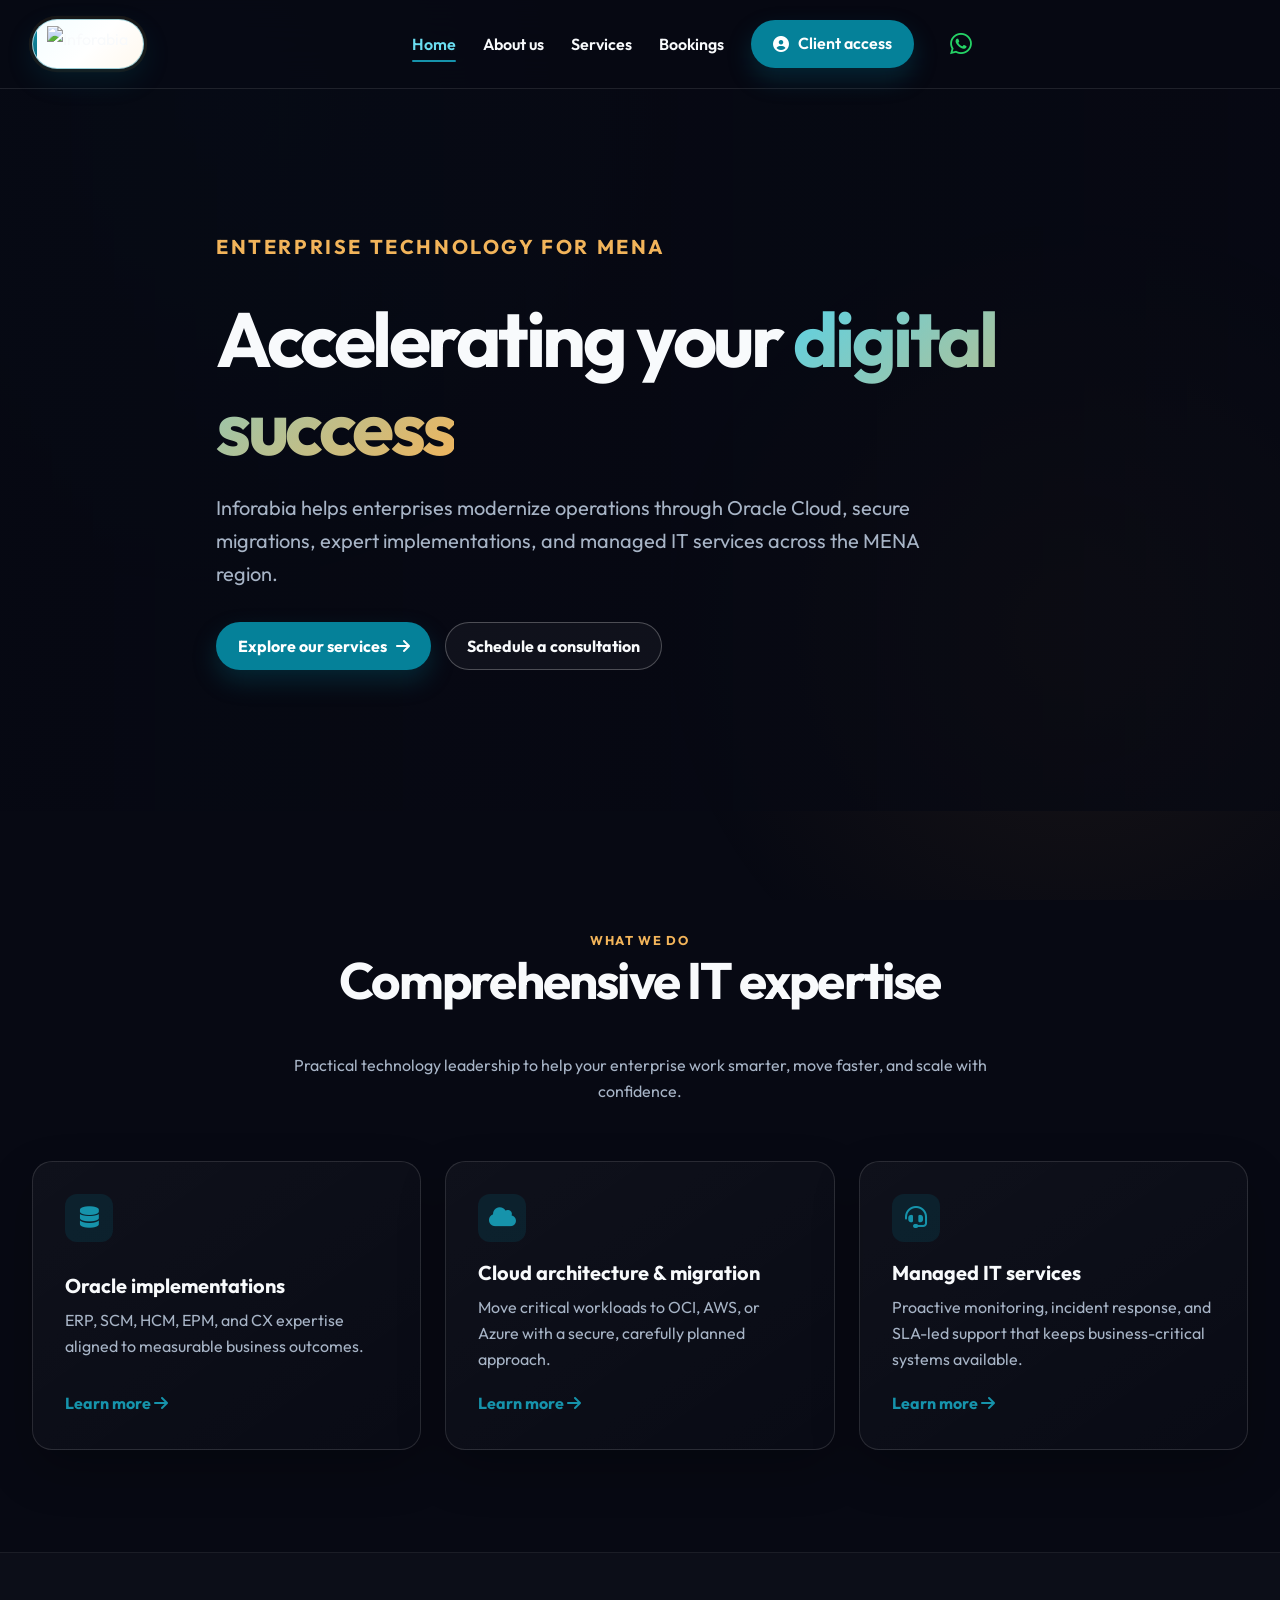
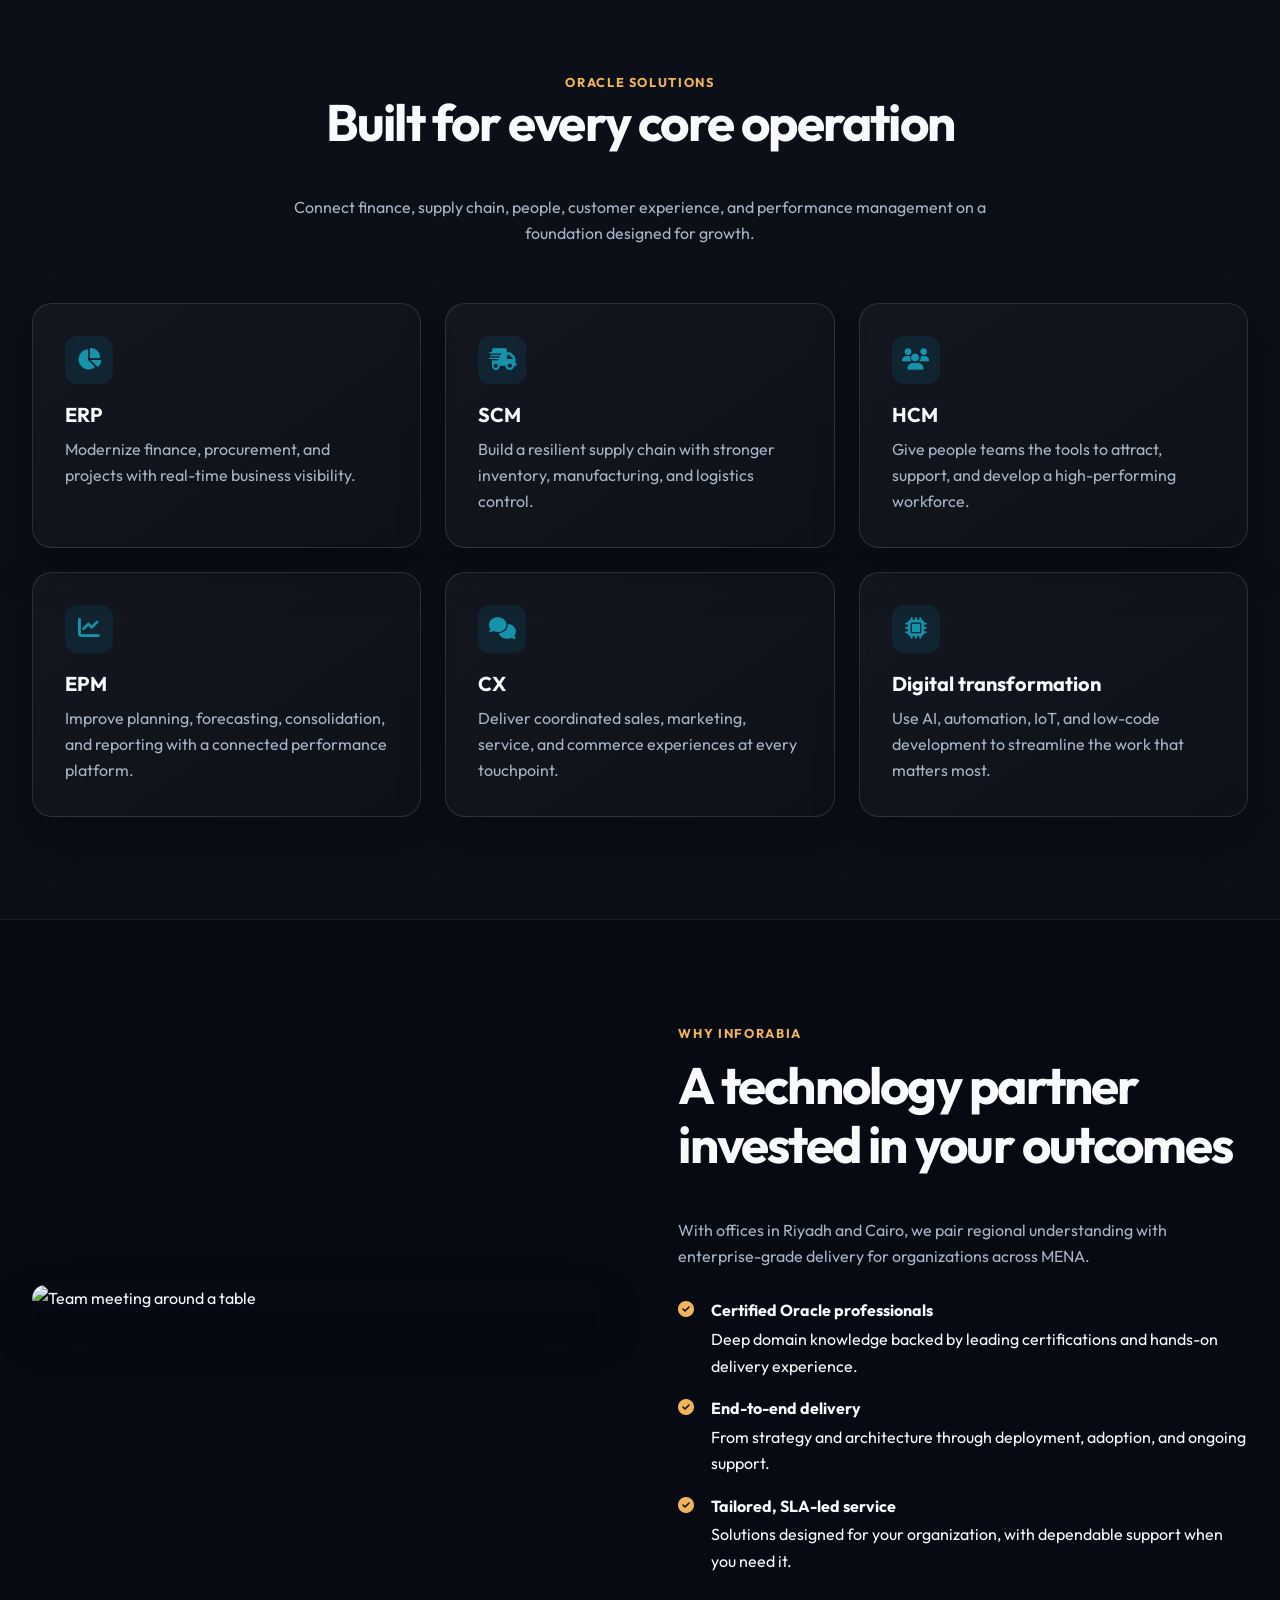
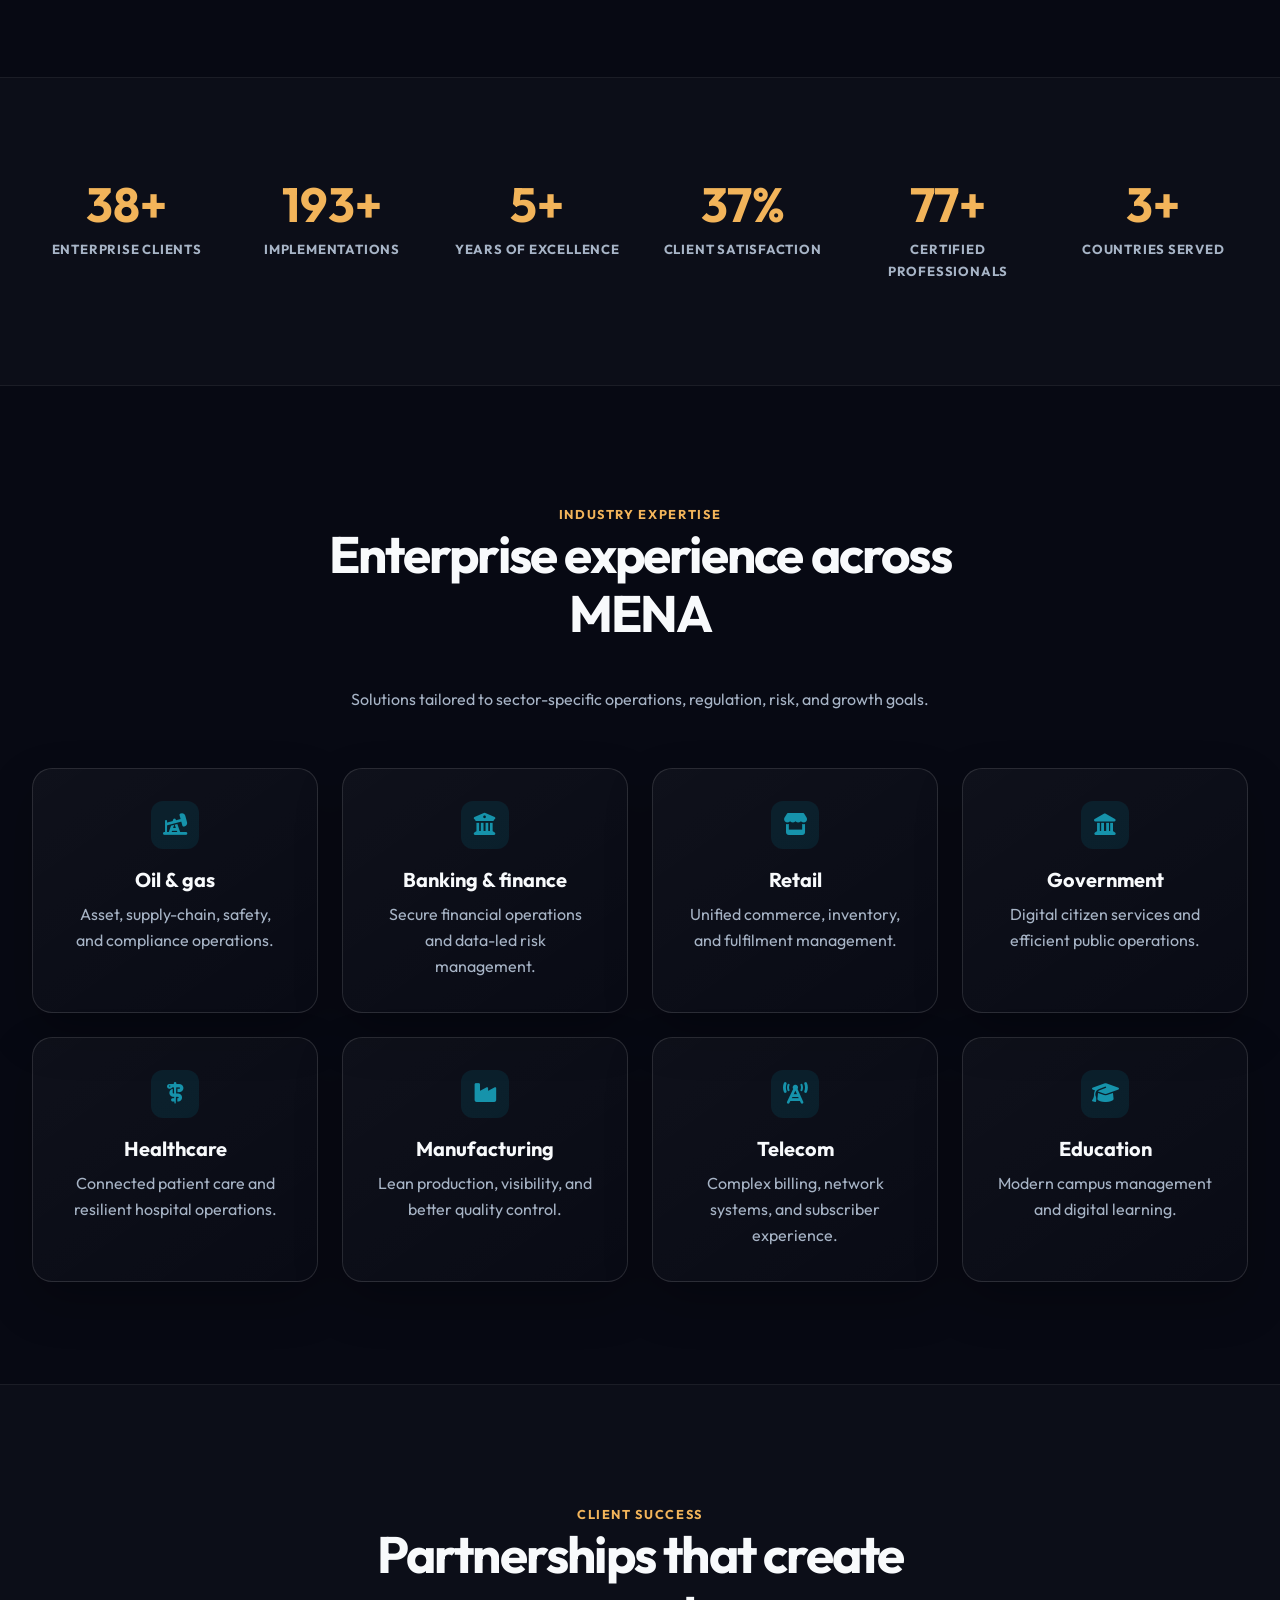
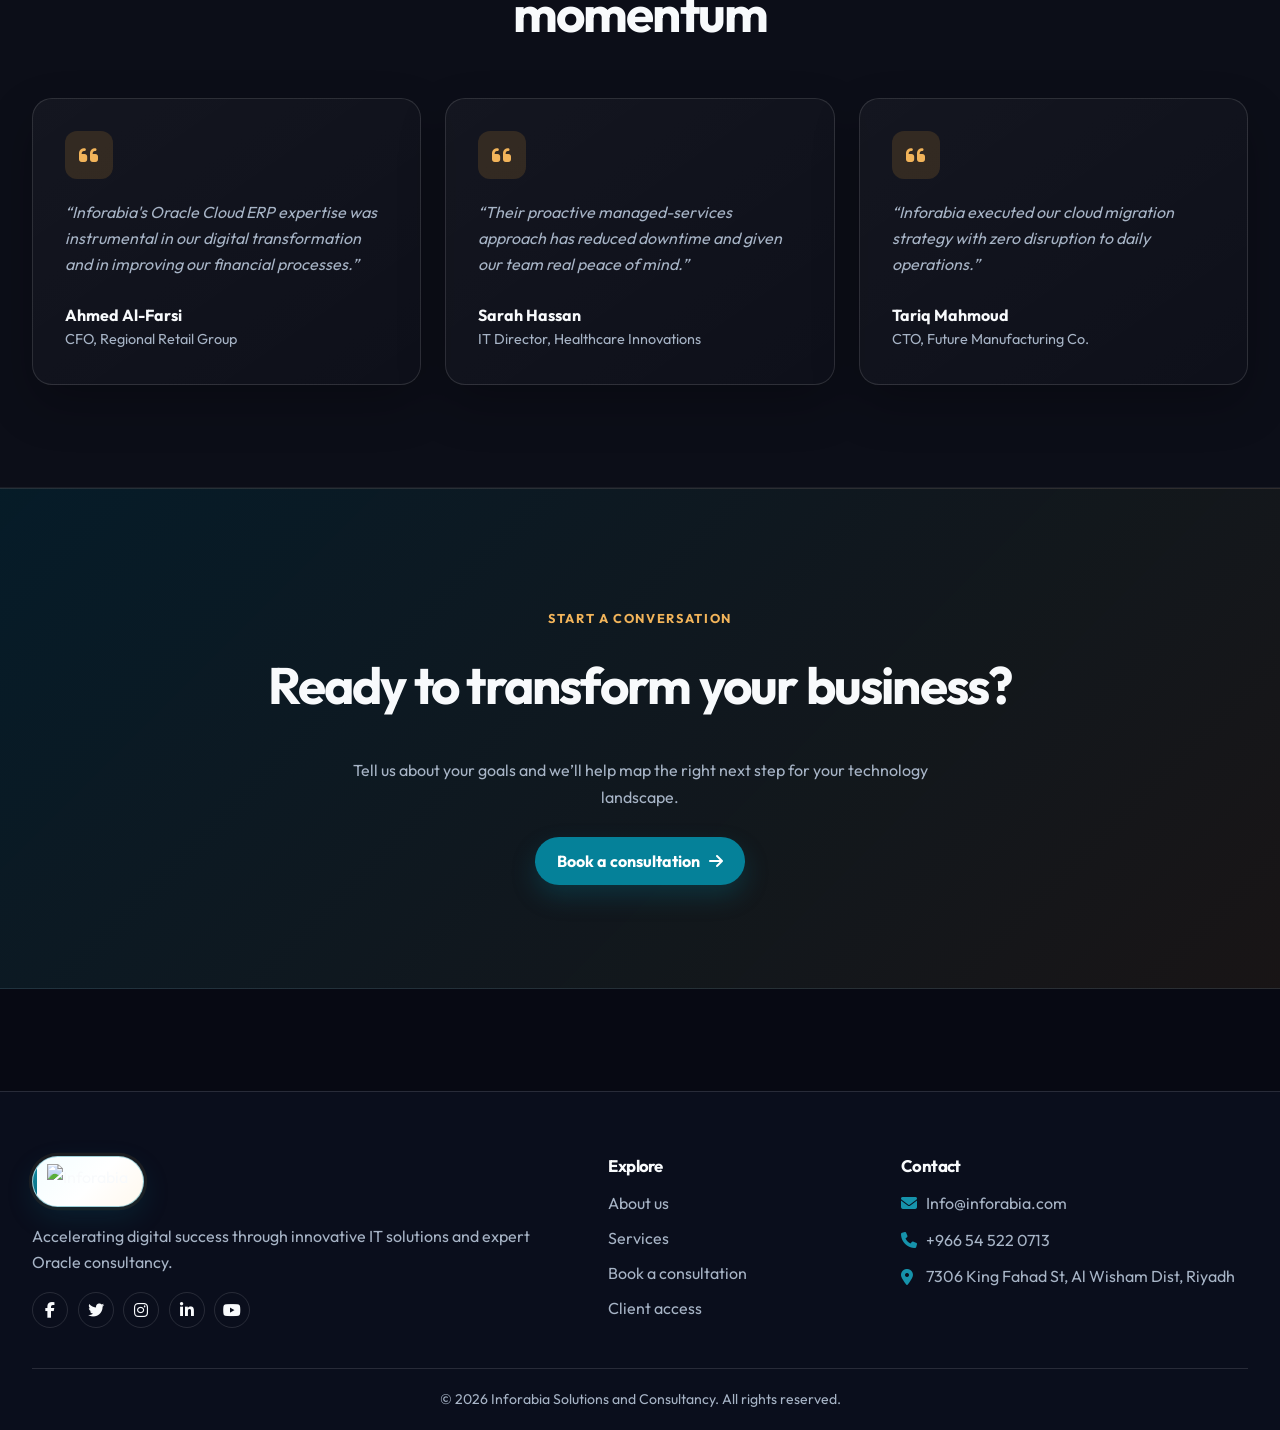
==== commit 0f40aba1: "whatsapp icon changes" ====
--- a/index.html
+++ b/index.html
@@ -31,15 +31,18 @@
     <nav class="navbar" aria-label="Primary navigation">
         <div class="container nav-container">
             <a class="logo" href="index.html" aria-label="Inforabia home"><img src="https://img1.wsimg.com/isteam/ip/641b16bf-0aca-44a9-8d2c-d4f57fdf78f0/Inforabia.jpg" alt="Inforabia"></a>
-            <button class="nav-toggle" type="button" aria-label="Open menu" aria-controls="primary-menu" aria-expanded="false" data-nav-toggle><i class="fa-solid fa-bars" aria-hidden="true"></i></button>
             <ul class="nav-links" id="primary-menu" data-nav-links data-open="false">
                 <li><a class="nav-link" href="index.html" aria-current="page">Home</a></li>
                 <li><a class="nav-link" href="about.html">About us</a></li>
                 <li><a class="nav-link" href="services.html">Services</a></li>
                 <li><a class="nav-link" href="bookings.html">Bookings</a></li>
                 <li><a class="btn btn-primary" href="auth.html"><i class="fa-solid fa-user-circle" aria-hidden="true"></i> Client access</a></li>
-                <li><a class="whatsapp-link" href="https://wa.me/966545220713?text=Hello%20Inforabia%2C%20I%20would%20like%20to%20inquire%20about%20your%20services." target="_blank" rel="noopener noreferrer" aria-label="Contact Inforabia on WhatsApp"><i class="fa-brands fa-whatsapp" aria-hidden="true"></i></a></li>
+                <li class="desktop-whatsapp"><a class="whatsapp-link" href="https://wa.me/966545220713?text=Hello%20Inforabia%2C%20I%20would%20like%20to%20inquire%20about%20your%20services." target="_blank" rel="noopener noreferrer" aria-label="Contact Inforabia on WhatsApp"><i class="fa-brands fa-whatsapp" aria-hidden="true"></i></a></li>
             </ul>
+            <div class="nav-actions">
+                <a class="whatsapp-link mobile-whatsapp" href="https://wa.me/966545220713?text=Hello%20Inforabia%2C%20I%20would%20like%20to%20inquire%20about%20your%20services." target="_blank" rel="noopener noreferrer" aria-label="Contact Inforabia on WhatsApp"><i class="fa-brands fa-whatsapp" aria-hidden="true"></i></a>
+                <button class="nav-toggle" type="button" aria-label="Open menu" aria-controls="primary-menu" aria-expanded="false" data-nav-toggle><i class="fa-solid fa-bars" aria-hidden="true"></i></button>
+            </div>
         </div>
     </nav>
 
--- a/styles.css
+++ b/styles.css
@@ -104,8 +104,12 @@
     backdrop-filter: blur(1.25rem);
 }
 .nav-container { display: flex; align-items: center; justify-content: space-between; min-height: var(--nav-height); gap: 1rem; }
-.logo { display: inline-flex; flex: 0 0 auto; align-items: center; padding: 0.45rem 0.85rem; border-radius: var(--radius-pill); background: #fff; box-shadow: 0 0.5rem 1.75rem rgba(0, 0, 0, 0.2); }
-.logo img { width: auto; height: 2.25rem; }
+.logo { position: relative; display: inline-flex; flex: 0 0 auto; align-items: center; overflow: hidden; padding: 0.4rem 0.9rem; border: 1px solid rgba(5, 129, 153, 0.38); border-radius: var(--radius-pill); background: linear-gradient(135deg, #f3fdff 0%, #ffffff 54%, #fff8ed 100%); box-shadow: 0 0.65rem 1.8rem rgba(5, 129, 153, 0.16), 0 0 0 0.2rem rgba(236, 161, 59, 0.08); transition: transform var(--transition), box-shadow var(--transition), border-color var(--transition); }
+.logo::before, .logo::after { position: absolute; top: 0; bottom: 0; width: 0.28rem; content: ''; }
+.logo::before { left: 0; background: linear-gradient(180deg, var(--clr-teal-light), var(--clr-teal-dark)); }
+.logo::after { right: 0; background: linear-gradient(180deg, var(--clr-orange-light), var(--clr-orange-dark)); }
+.logo:hover { border-color: rgba(5, 129, 153, 0.7); box-shadow: 0 0.9rem 2.25rem rgba(5, 129, 153, 0.25), 0 0 0 0.25rem rgba(236, 161, 59, 0.12); transform: translateY(-0.1rem); }
+.logo img { position: relative; z-index: 1; width: auto; height: 2.25rem; }
 .nav-toggle { display: none; align-items: center; justify-content: center; width: 2.75rem; height: 2.75rem; padding: 0; border: 1px solid var(--glass-border); border-radius: var(--radius-sm); background: transparent; color: var(--text-main); font-size: 1.25rem; }
 .nav-links { display: flex; align-items: center; gap: 1.7rem; }
 .nav-links a { position: relative; color: var(--text-main); font-weight: 600; line-height: 1.2; }
@@ -113,8 +117,10 @@
 .nav-links .nav-link:hover::after, .nav-links .nav-link[aria-current='page']::after { transform: scaleX(1); }
 .nav-links .nav-link[aria-current='page'] { color: #6addf0; }
 .nav-links .btn { color: #fff; }
+.nav-actions { display: flex; align-items: center; gap: 1rem; }
 .whatsapp-link { display: inline-grid; width: 2.45rem; height: 2.45rem; place-items: center; border-radius: 50%; color: #25d366 !important; font-size: 1.55rem; transition: transform var(--transition), background var(--transition); }
 .whatsapp-link:hover { background: rgba(37, 211, 102, 0.12); transform: scale(1.08); }
+.mobile-whatsapp { display: none !important; }
 
 .btn { display: inline-flex; align-items: center; justify-content: center; gap: 0.55rem; min-height: 3rem; padding: 0.75rem 1.3rem; border: 1px solid transparent; border-radius: var(--radius-pill); font-weight: 700; line-height: 1.2; transition: transform var(--transition), background var(--transition), box-shadow var(--transition), border-color var(--transition); }
 .btn:hover { transform: translateY(-2px); }
@@ -146,7 +152,7 @@
 .feature-list li { display: grid; grid-template-columns: 1.25rem 1fr; gap: 0.8rem; align-items: start; }
 .feature-list i { margin-top: 0.25rem; color: var(--clr-orange-light); }
 .feature-list strong { display: block; margin-bottom: 0.15rem; }
-.stats { grid-template-columns: repeat(6, minmax(0, 1fr)); gap: 1rem; }
+.stats { display: grid; grid-template-columns: repeat(6, minmax(0, 1fr)); gap: 1rem; }
 .stat { text-align: center; }
 .stat strong { display: block; color: var(--clr-orange-light); font-size: clamp(2rem, 4vw, 3rem); line-height: 1; }
 .stat span { display: block; margin-top: 0.7rem; color: var(--text-muted); font-size: 0.82rem; font-weight: 700; letter-spacing: 0.06em; text-transform: uppercase; }
@@ -214,12 +220,29 @@
 .social-links { display: flex; flex-wrap: wrap; gap: 0.6rem; margin-top: 1rem; }
 .social-links a { display: grid; width: 2.25rem; height: 2.25rem; place-items: center; border: 1px solid var(--glass-border); border-radius: 50%; color: var(--text-main); transition: transform var(--transition), color var(--transition), background var(--transition); }
 .social-links a:hover { background: var(--clr-teal); color: #fff; transform: translateY(-0.2rem); }
+.fa-x-twitter::before { content: '\f099'; }
 .footer-bottom { padding: 1.2rem 0; border-top: 1px solid var(--glass-border); text-align: center; }
 .footer-bottom p { margin: 0; font-size: 0.88rem; }
 
-.animate-on-scroll { opacity: 1; transform: none; }
-.has-js .animate-on-scroll { opacity: 0; transform: translateY(1rem); transition: opacity 500ms ease, transform 500ms ease; }
-.has-js .animate-on-scroll.is-visible { opacity: 1; transform: none; }
+/* =========================================
+   Masterpiece Animations
+   ========================================= */
+.animate-on-scroll {
+    opacity: 0;
+    transform: translateY(60px) scale(0.95);
+    transition: opacity 1.2s cubic-bezier(0.16, 1, 0.3, 1), 
+                transform 1.2s cubic-bezier(0.16, 1, 0.3, 1);
+    transition-delay: var(--reveal-delay, 0ms);
+}
+
+.animate-on-scroll.is-visible {
+    opacity: 1;
+    transform: translateY(0) scale(1);
+}
+
+.delay-100 { transition-delay: 150ms; }
+.delay-200 { transition-delay: 300ms; }
+.delay-300 { transition-delay: 450ms; }
 
 @media (max-width: 72rem) {
     .nav-links { gap: 1rem; }
@@ -233,10 +256,11 @@
     .nav-links { position: absolute; top: calc(100% + 1px); right: 0; left: 0; display: grid; gap: 0; padding: 0.75rem 1.25rem 1.25rem; border-bottom: 1px solid var(--glass-border); background: var(--bg-dark-secondary); box-shadow: 0 1rem 1.5rem rgba(0, 0, 0, 0.3); visibility: hidden; opacity: 0; transform: translateY(-0.75rem); transition: visibility var(--transition), opacity var(--transition), transform var(--transition); }
     .nav-links[data-open='true'] { visibility: visible; opacity: 1; transform: translateY(0); }
     .nav-links li { border-bottom: 1px solid rgba(255, 255, 255, 0.06); }
-    .nav-links li:last-child { border-bottom: 0; }
+    .nav-links li:last-child { border-bottom: 0; padding-top: 1rem; }
+    .desktop-whatsapp { display: none !important; }
+    .mobile-whatsapp { display: inline-grid !important; width: 2.1rem; height: 2.1rem; font-size: 1.35rem; }
     .nav-links a { display: inline-flex; padding: 0.85rem 0; }
-    .nav-links .btn, .nav-links .whatsapp-link { margin-top: 0.5rem; }
-    .nav-links .btn { justify-content: center; padding: 0.75rem 1.3rem; }
+    .nav-links .btn { justify-content: center; width: 100%; margin: 0; }
     .nav-links .nav-link::after { display: none; }
     .footer-content, .auth-layout { grid-template-columns: 1fr; }
 }
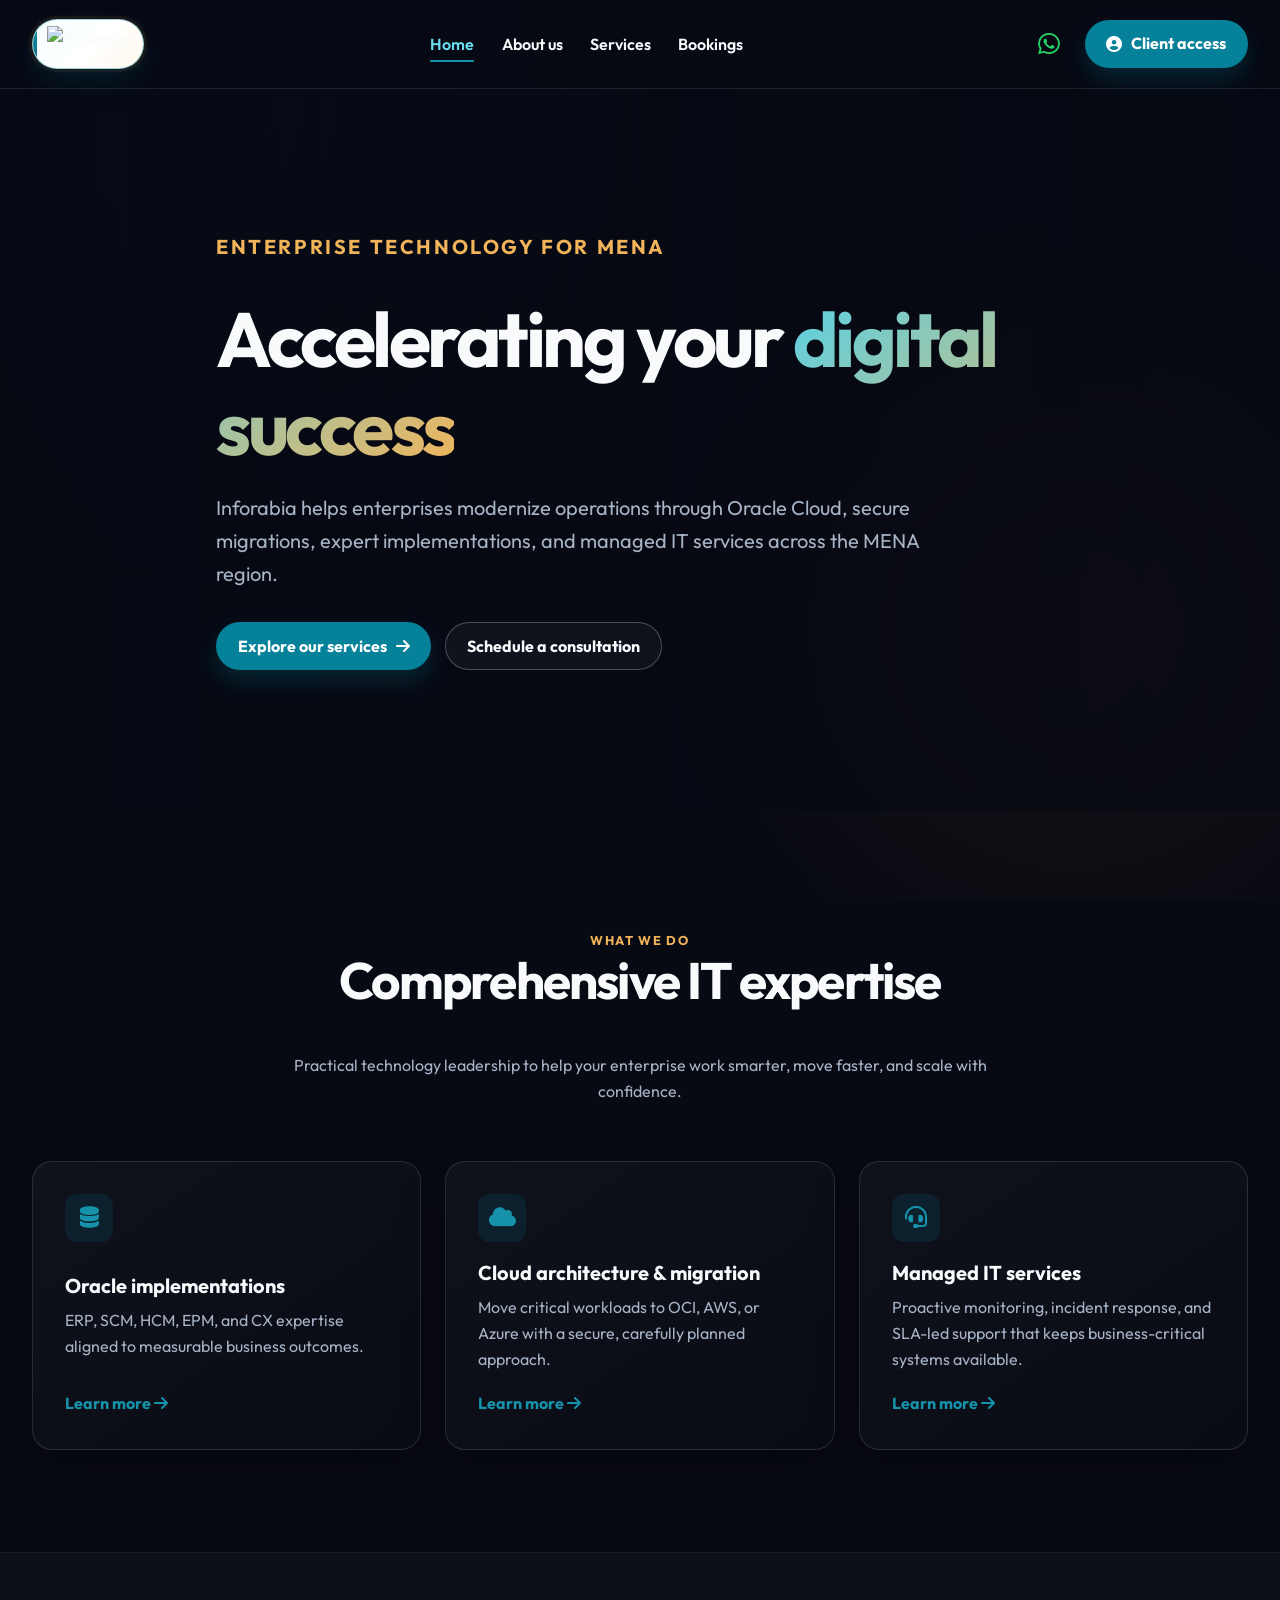
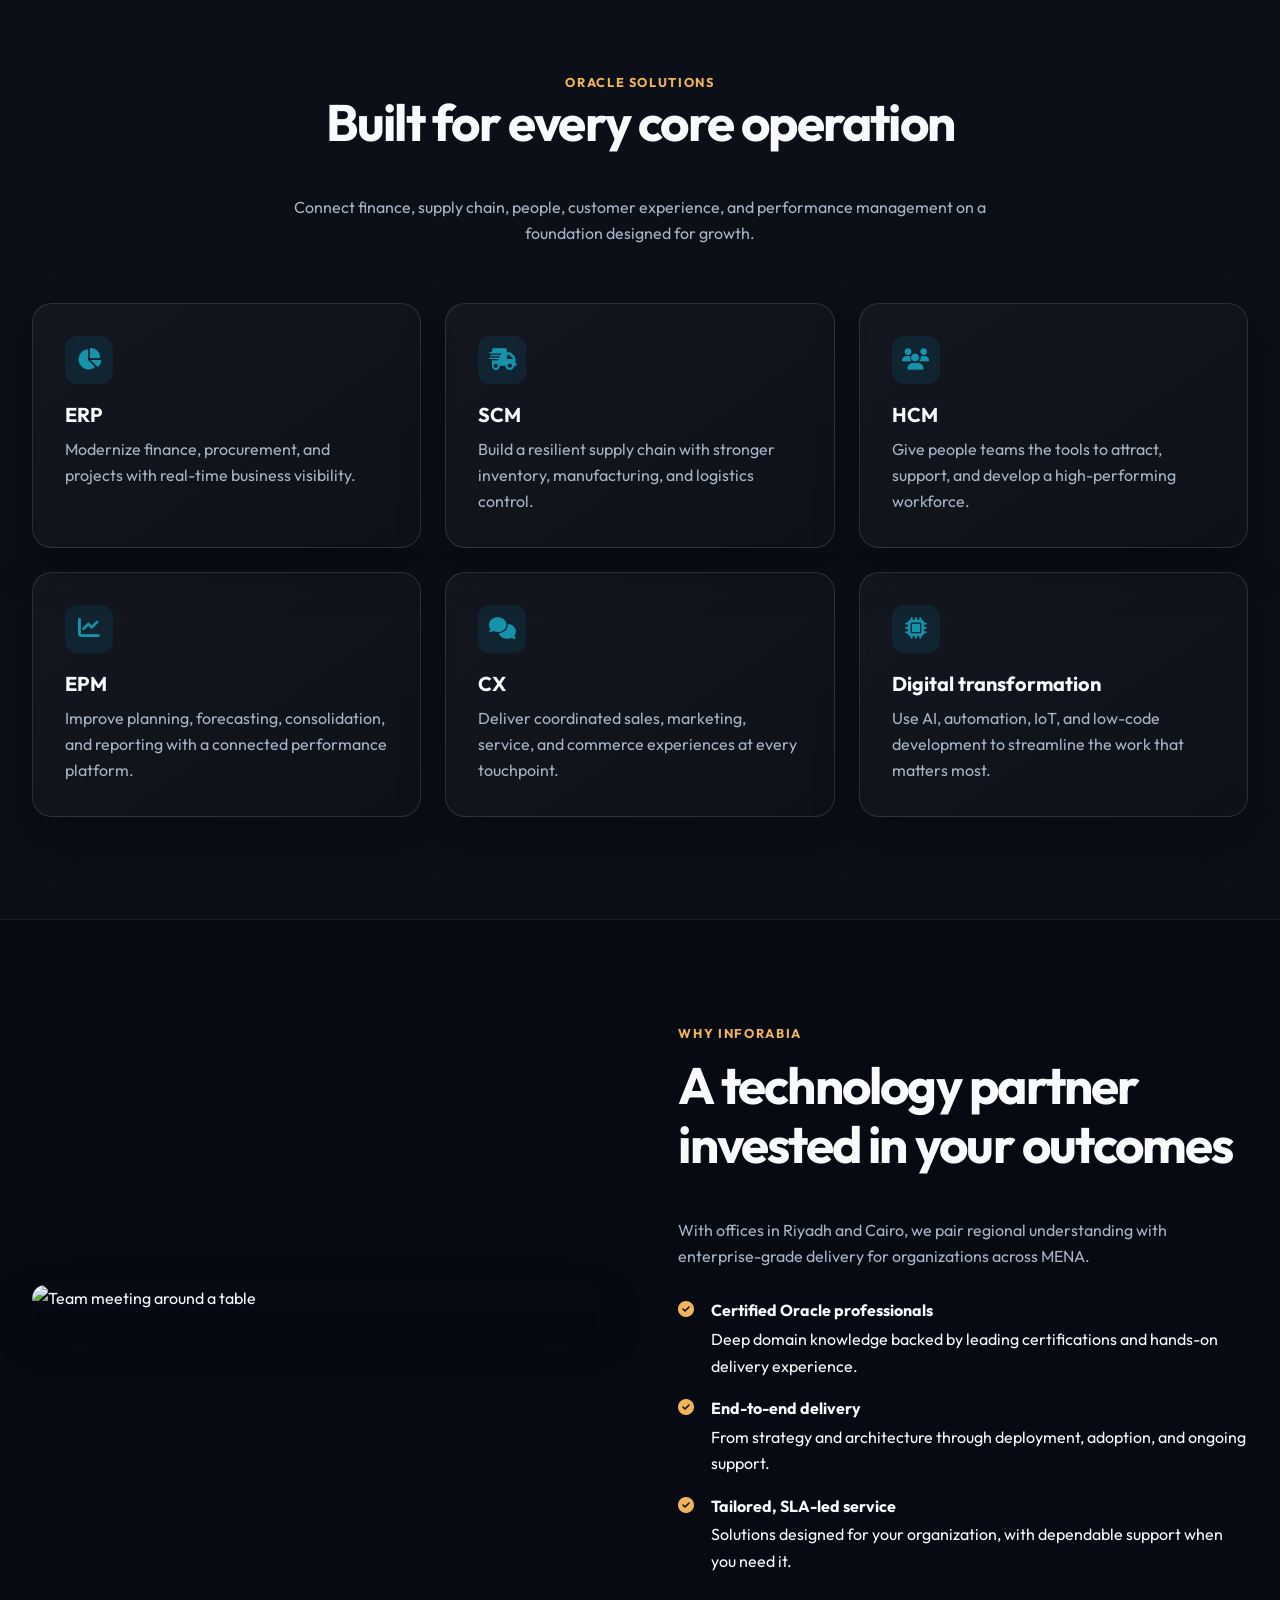
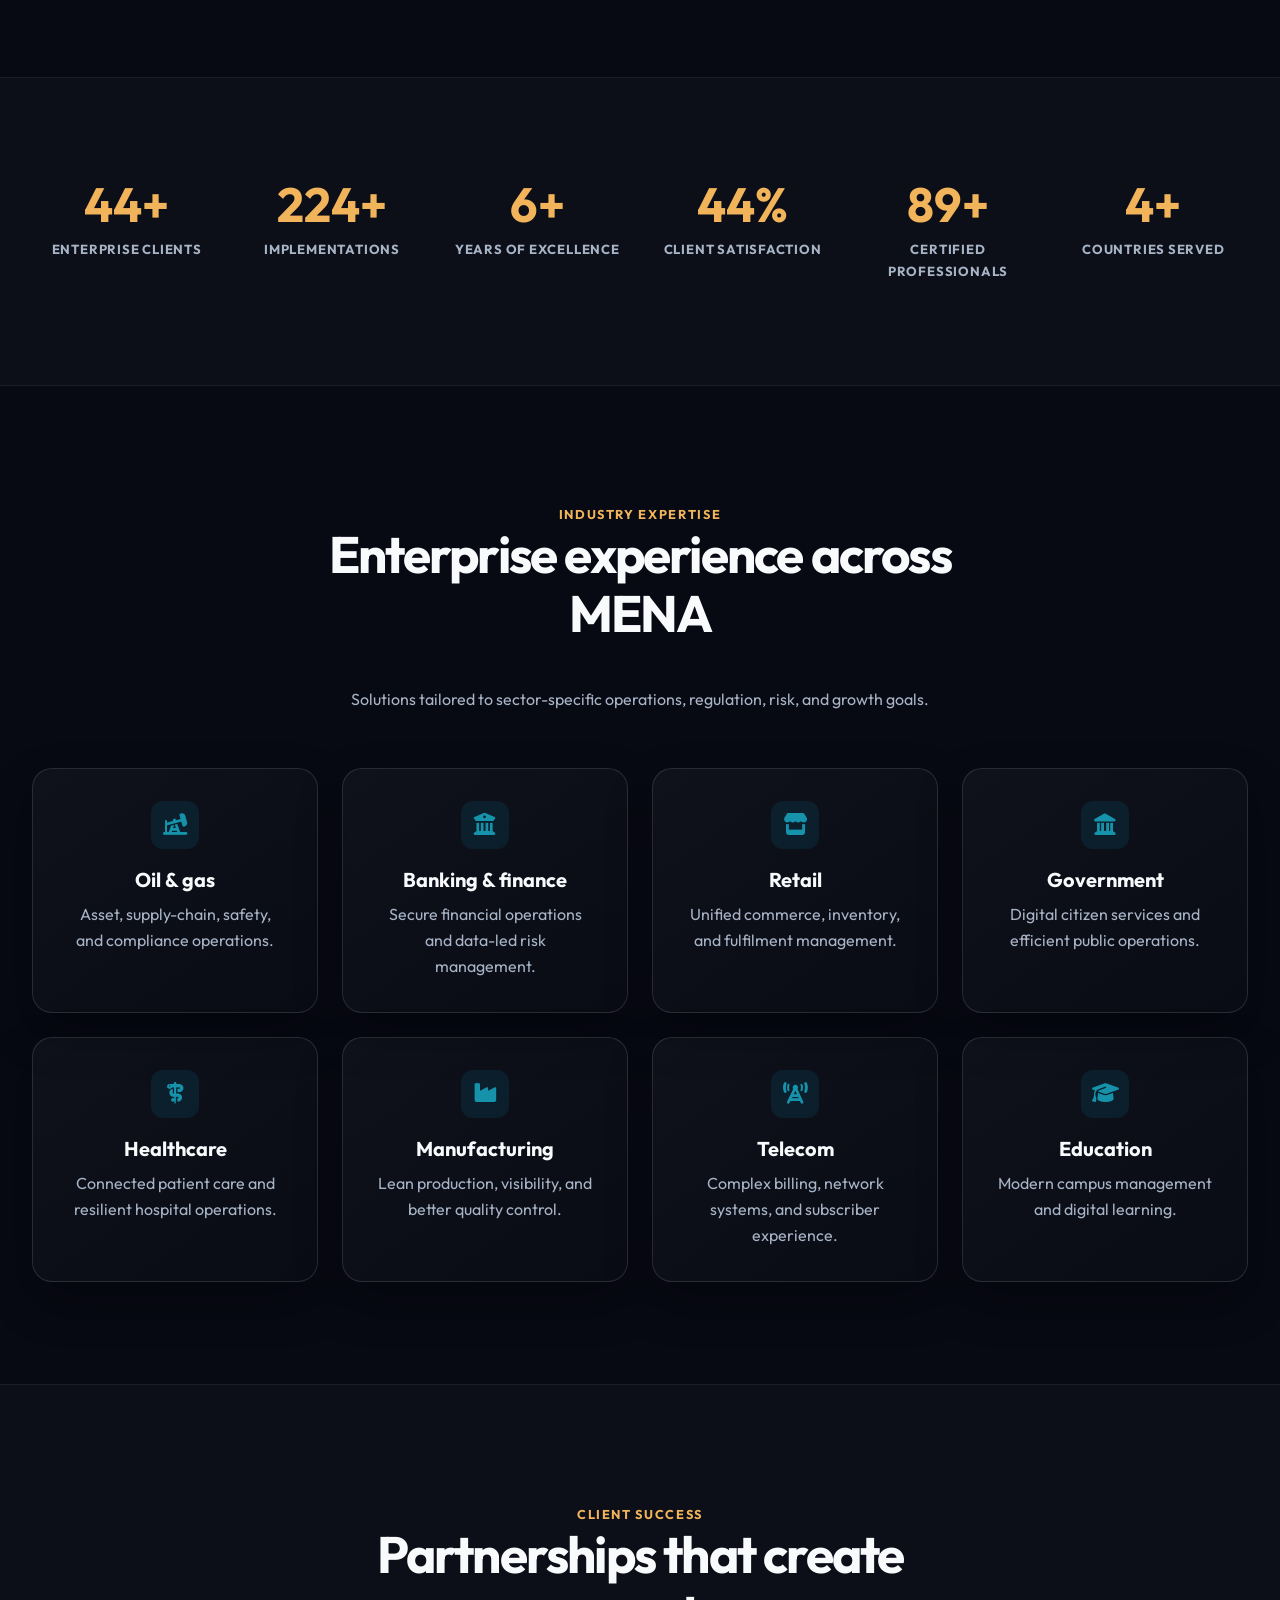
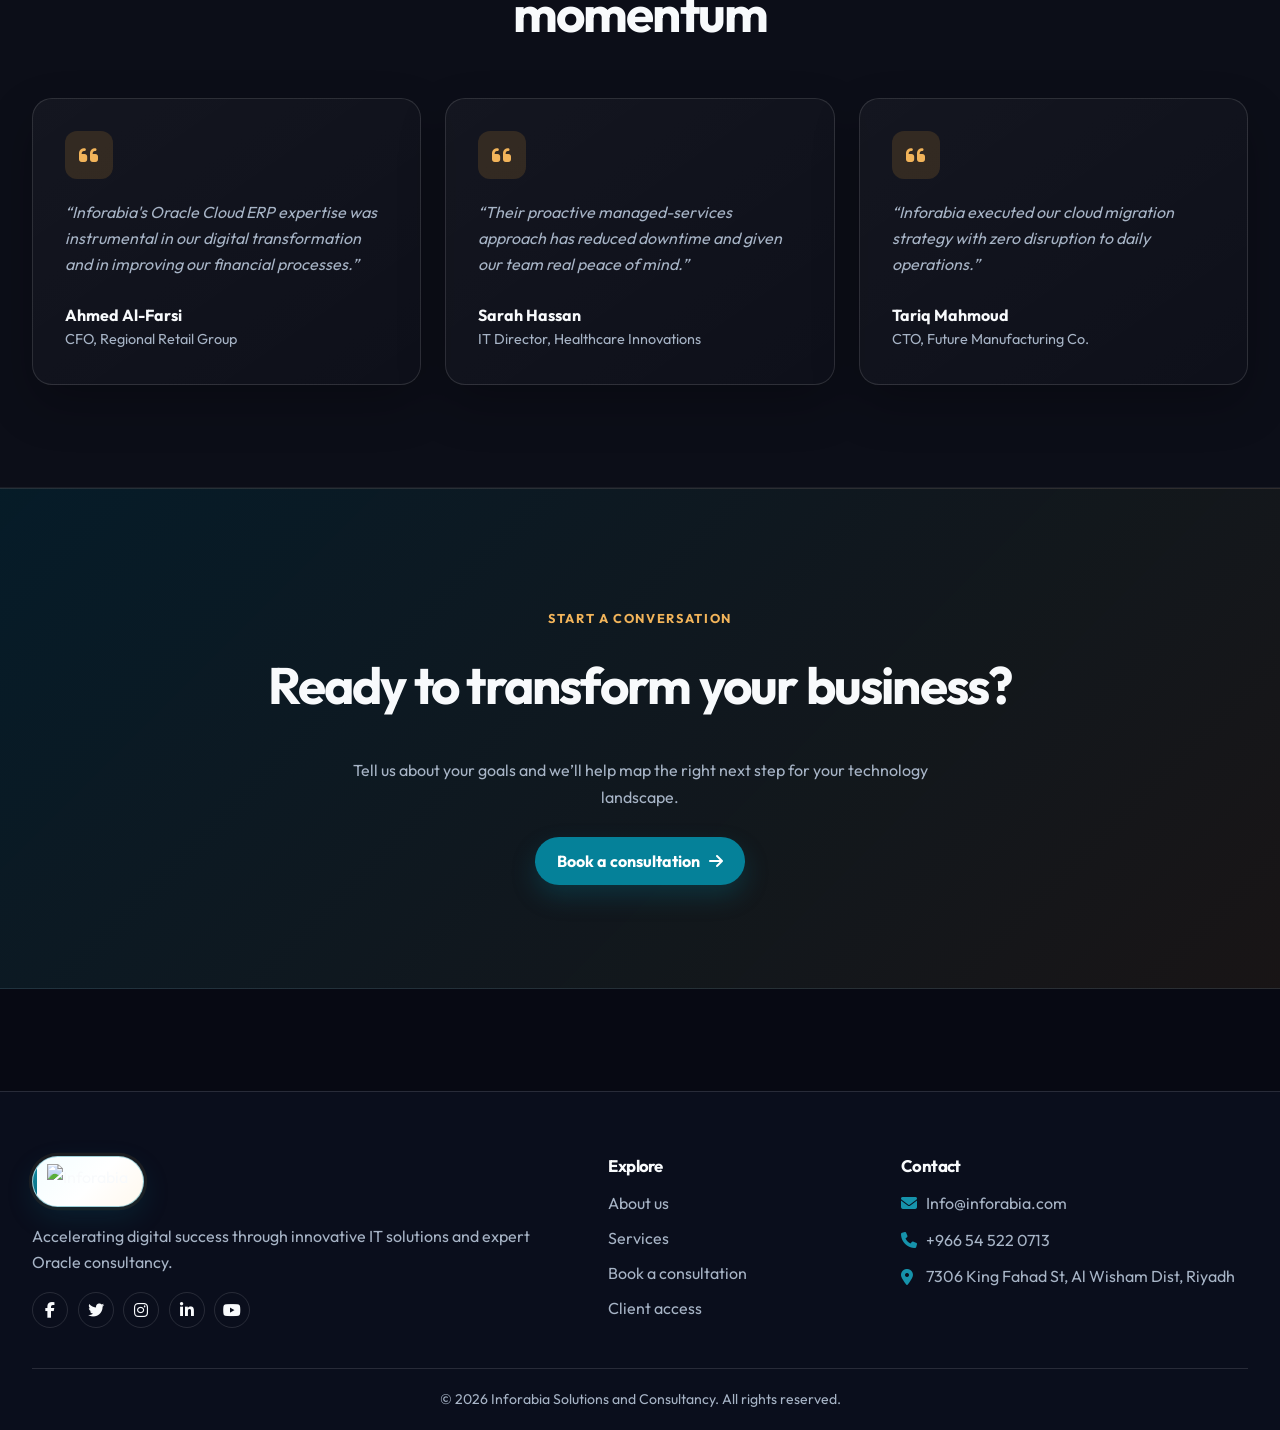
==== commit 73bde34a: "changes" ====
--- a/index.html
+++ b/index.html
@@ -36,11 +36,11 @@
                 <li><a class="nav-link" href="about.html">About us</a></li>
                 <li><a class="nav-link" href="services.html">Services</a></li>
                 <li><a class="nav-link" href="bookings.html">Bookings</a></li>
-                <li><a class="btn btn-primary" href="auth.html"><i class="fa-solid fa-user-circle" aria-hidden="true"></i> Client access</a></li>
-                <li class="desktop-whatsapp"><a class="whatsapp-link" href="https://wa.me/966545220713?text=Hello%20Inforabia%2C%20I%20would%20like%20to%20inquire%20about%20your%20services." target="_blank" rel="noopener noreferrer" aria-label="Contact Inforabia on WhatsApp"><i class="fa-brands fa-whatsapp" aria-hidden="true"></i></a></li>
+                <li class="mobile-client-access"><a class="btn btn-primary" href="auth.html"><i class="fa-solid fa-user-circle" aria-hidden="true"></i> Client access</a></li>
             </ul>
             <div class="nav-actions">
-                <a class="whatsapp-link mobile-whatsapp" href="https://wa.me/966545220713?text=Hello%20Inforabia%2C%20I%20would%20like%20to%20inquire%20about%20your%20services." target="_blank" rel="noopener noreferrer" aria-label="Contact Inforabia on WhatsApp"><i class="fa-brands fa-whatsapp" aria-hidden="true"></i></a>
+                <a class="whatsapp-link" href="https://wa.me/966545220713?text=Hello%20Inforabia%2C%20I%20would%20like%20to%20inquire%20about%20your%20services." target="_blank" rel="noopener noreferrer" aria-label="Contact Inforabia on WhatsApp"><i class="fa-brands fa-whatsapp" aria-hidden="true"></i></a>
+                <a class="btn btn-primary desktop-client-access" href="auth.html"><i class="fa-solid fa-user-circle" aria-hidden="true"></i> Client access</a>
                 <button class="nav-toggle" type="button" aria-label="Open menu" aria-controls="primary-menu" aria-expanded="false" data-nav-toggle><i class="fa-solid fa-bars" aria-hidden="true"></i></button>
             </div>
         </div>
--- a/styles.css
+++ b/styles.css
@@ -120,7 +120,7 @@
 .nav-actions { display: flex; align-items: center; gap: 1rem; }
 .whatsapp-link { display: inline-grid; width: 2.45rem; height: 2.45rem; place-items: center; border-radius: 50%; color: #25d366 !important; font-size: 1.55rem; transition: transform var(--transition), background var(--transition); }
 .whatsapp-link:hover { background: rgba(37, 211, 102, 0.12); transform: scale(1.08); }
-.mobile-whatsapp { display: none !important; }
+.mobile-client-access { display: none !important; }
 
 .btn { display: inline-flex; align-items: center; justify-content: center; gap: 0.55rem; min-height: 3rem; padding: 0.75rem 1.3rem; border: 1px solid transparent; border-radius: var(--radius-pill); font-weight: 700; line-height: 1.2; transition: transform var(--transition), background var(--transition), box-shadow var(--transition), border-color var(--transition); }
 .btn:hover { transform: translateY(-2px); }
@@ -257,8 +257,9 @@
     .nav-links[data-open='true'] { visibility: visible; opacity: 1; transform: translateY(0); }
     .nav-links li { border-bottom: 1px solid rgba(255, 255, 255, 0.06); }
     .nav-links li:last-child { border-bottom: 0; padding-top: 1rem; }
-    .desktop-whatsapp { display: none !important; }
-    .mobile-whatsapp { display: inline-grid !important; width: 2.1rem; height: 2.1rem; font-size: 1.35rem; }
+    .whatsapp-link { width: 2.1rem; height: 2.1rem; font-size: 1.35rem; }
+    .desktop-client-access { display: none !important; }
+    .mobile-client-access { display: block !important; }
     .nav-links a { display: inline-flex; padding: 0.85rem 0; }
     .nav-links .btn { justify-content: center; width: 100%; margin: 0; }
     .nav-links .nav-link::after { display: none; }
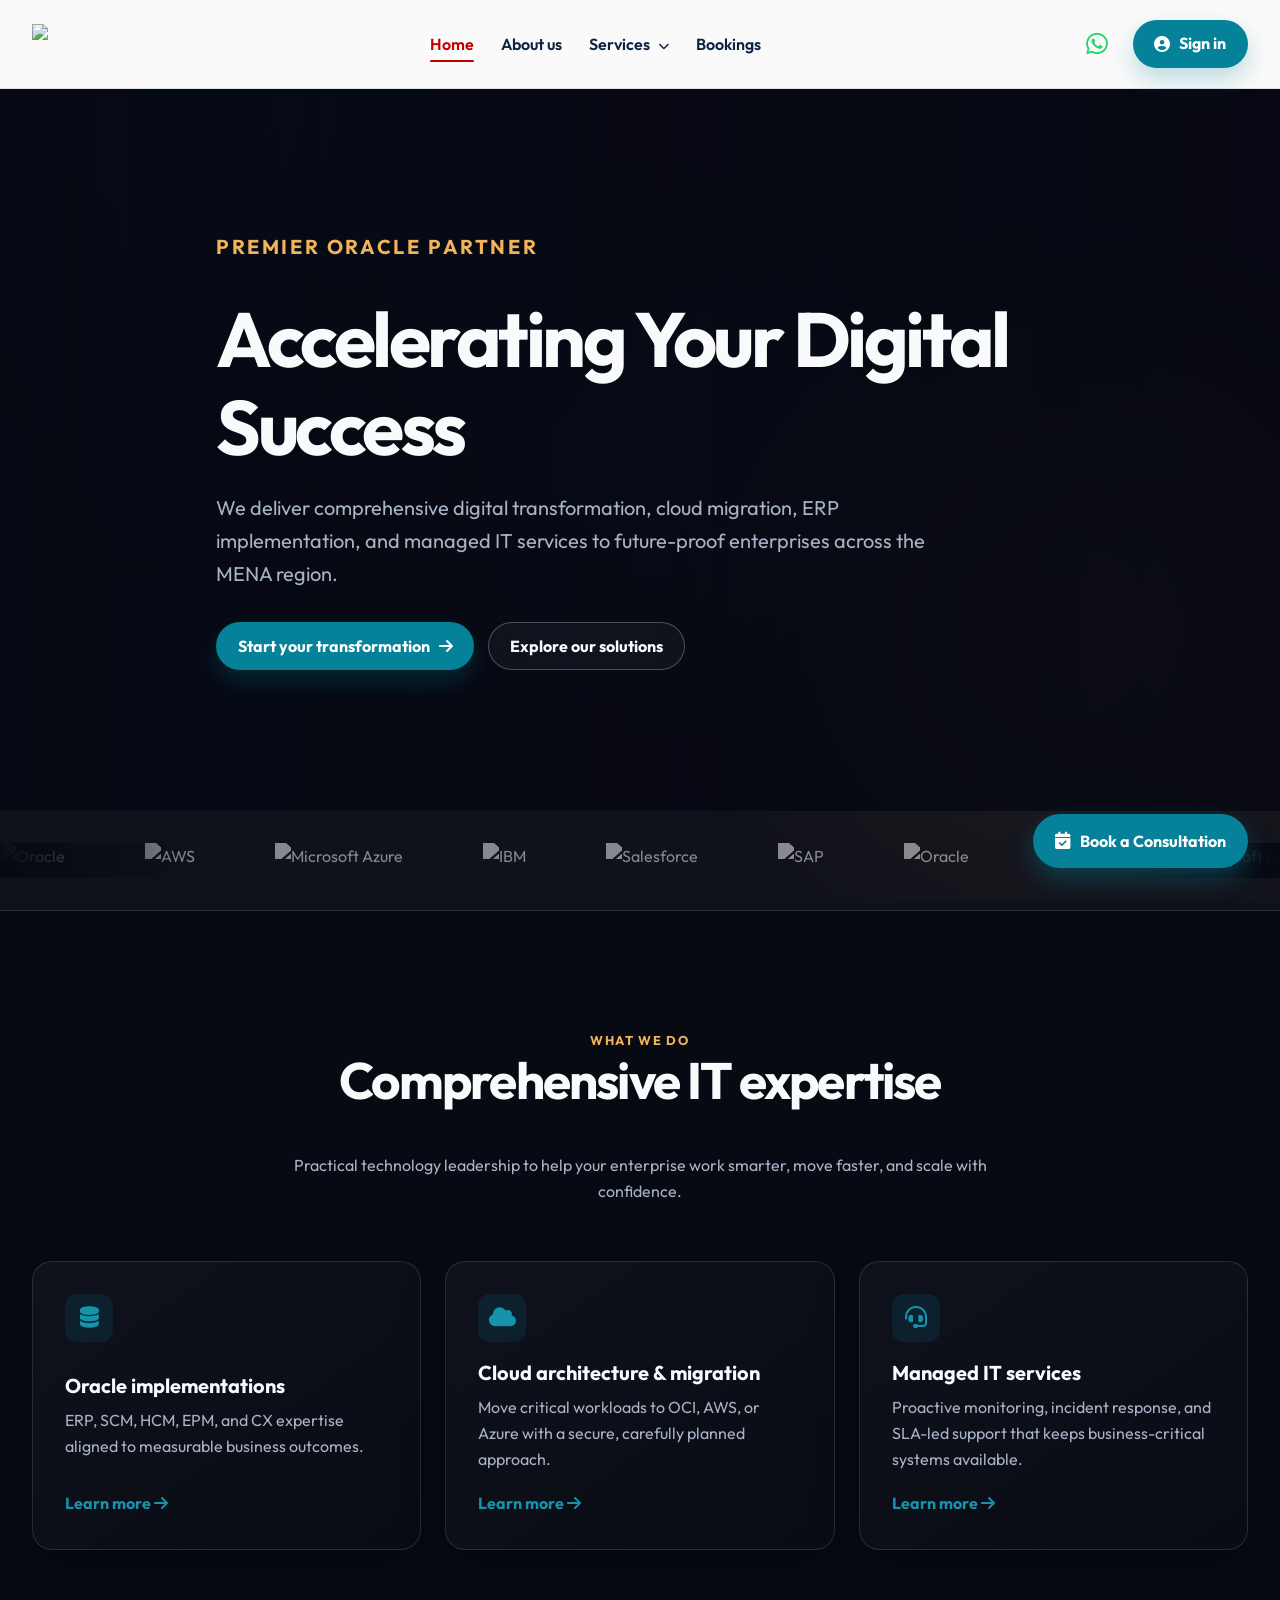
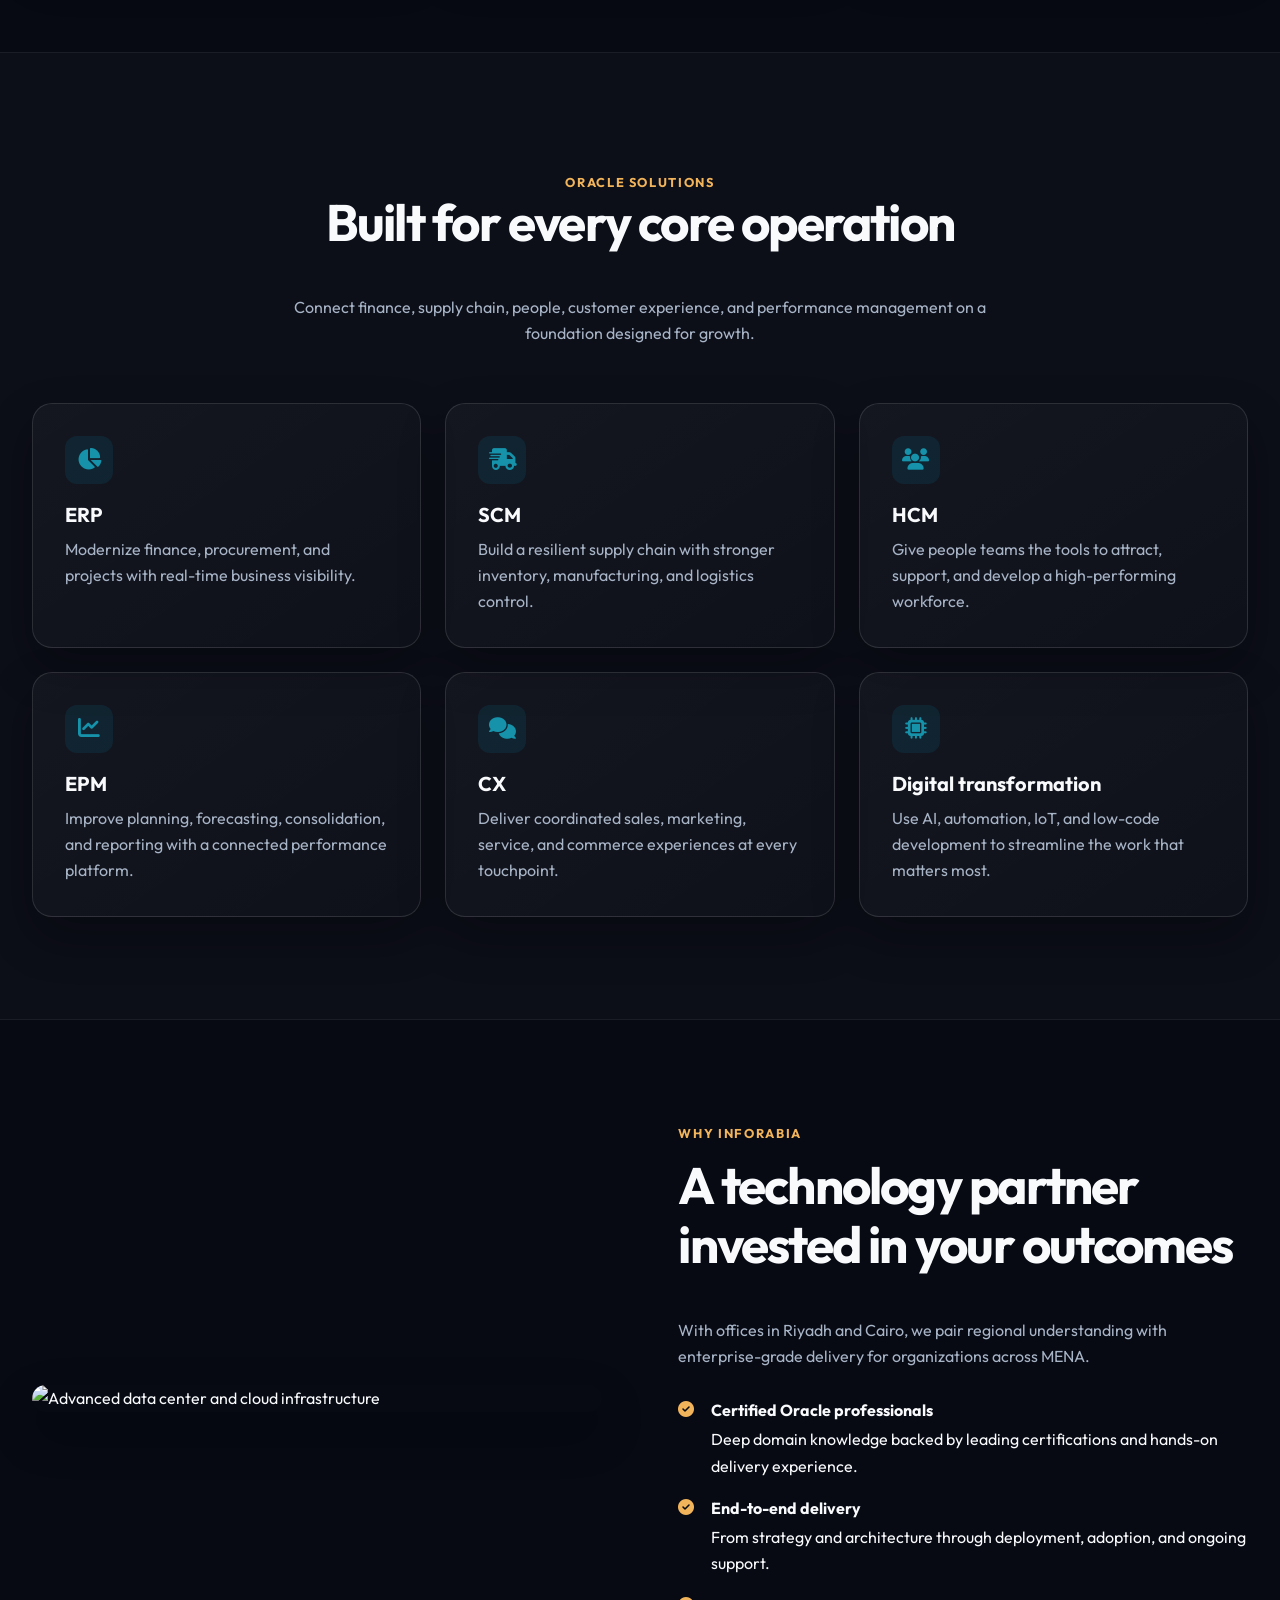
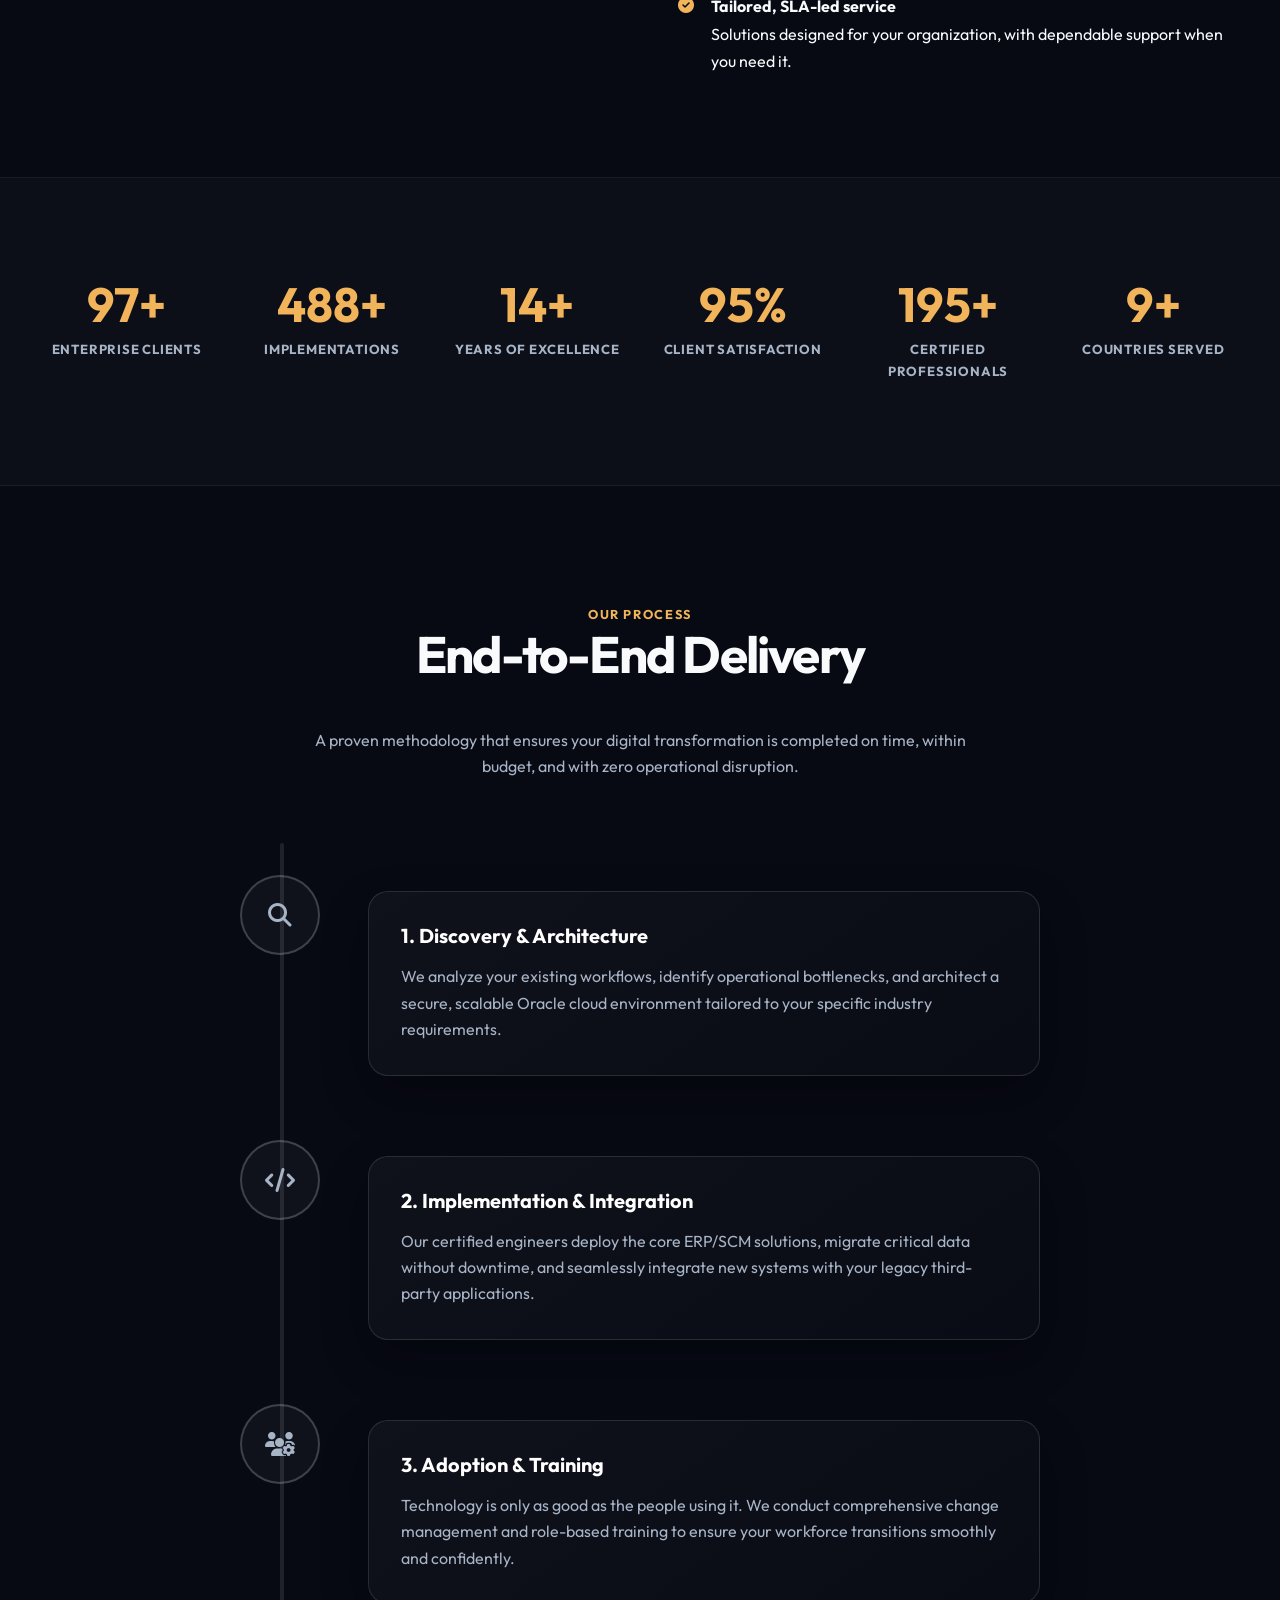
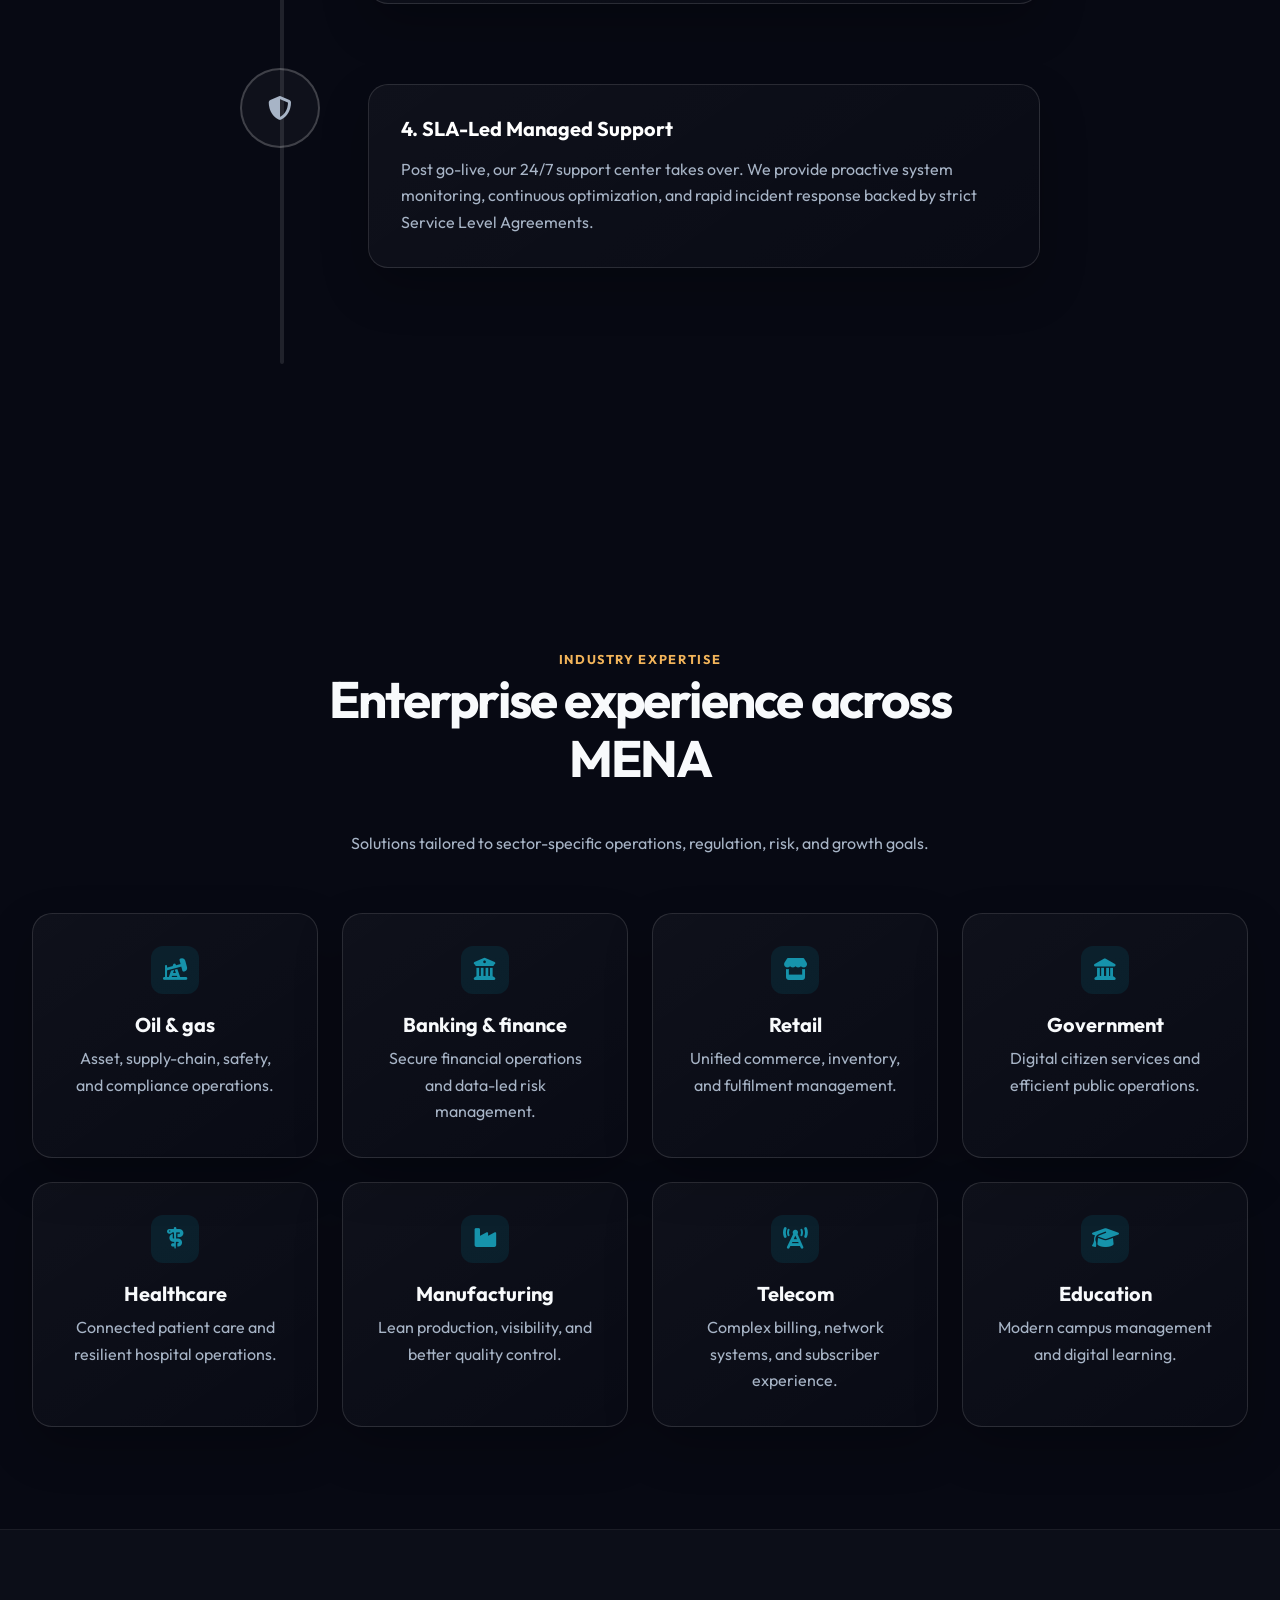
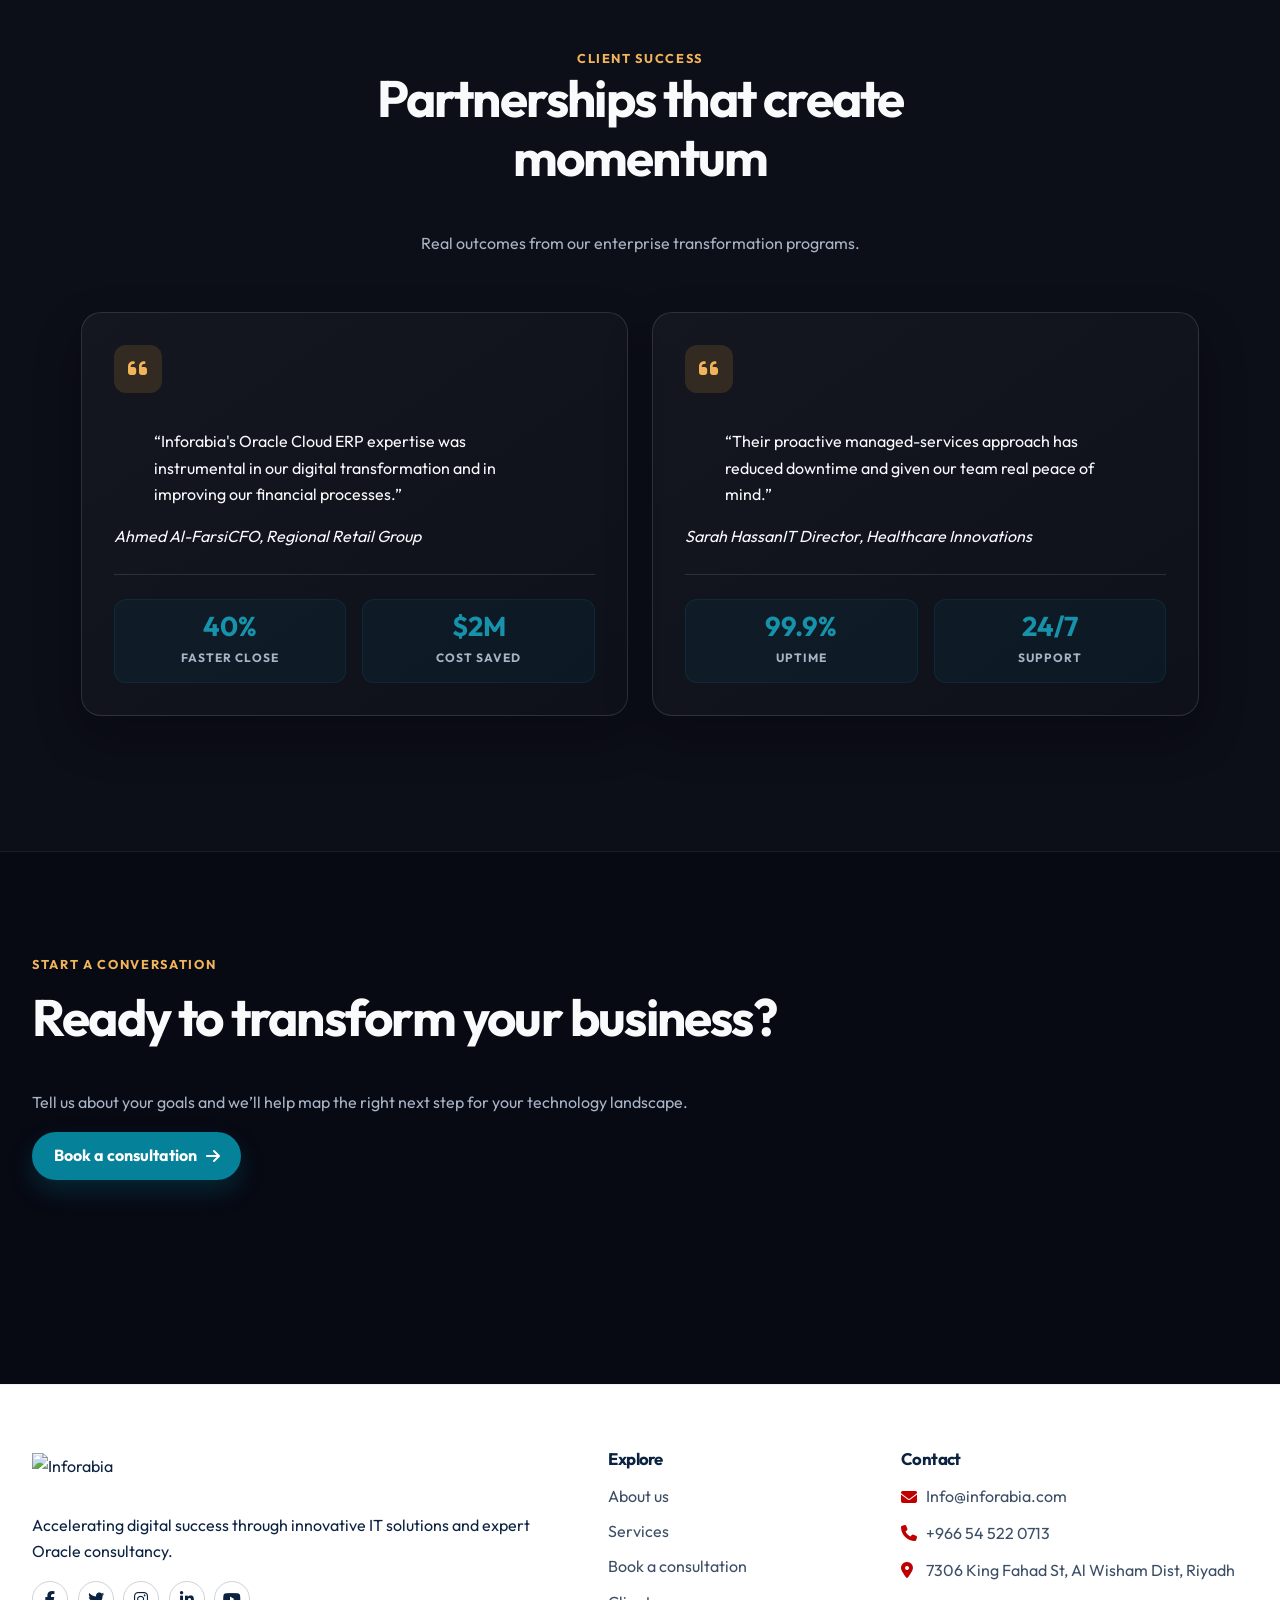
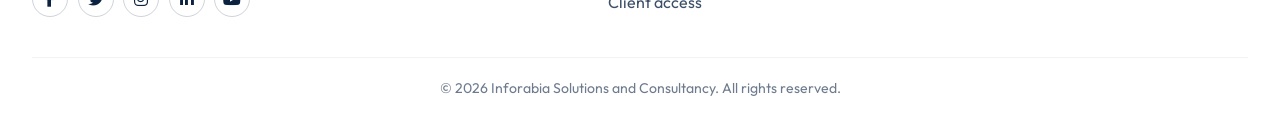
==== commit f5416da5: "multiple changes" ====
--- a/index.html
+++ b/index.html
@@ -34,30 +34,131 @@
             <ul class="nav-links" id="primary-menu" data-nav-links data-open="false">
                 <li><a class="nav-link" href="index.html" aria-current="page">Home</a></li>
                 <li><a class="nav-link" href="about.html">About us</a></li>
-                <li><a class="nav-link" href="services.html">Services</a></li>
+                <li class="nav-item-dropdown">
+                    <a class="nav-link" href="services.html">Services <i class="fa-solid fa-chevron-down" style="font-size: 0.7em; margin-left: 0.3rem;"></i></a>
+                    <div class="mega-menu">
+                        <div class="mega-menu-container">
+                            <div class="mega-sidebar">
+                                <div class="mega-sidebar-title">Explore Services</div>
+                                <button class="mega-tab active" data-mega-target="mega-oracle">Oracle Solutions <i class="fa-solid fa-arrow-right"></i></button>
+                                <button class="mega-tab" data-mega-target="mega-digital">Cloud & Digital <i class="fa-solid fa-arrow-right"></i></button>
+                                <button class="mega-tab" data-mega-target="mega-managed">Managed IT <i class="fa-solid fa-arrow-right"></i></button>
+                            </div>
+                            <div class="mega-content">
+                                <div id="mega-oracle" class="mega-content-panel active">
+                                    <div class="mega-content-header">
+                                        <h3>Oracle Solutions</h3>
+                                        <p>Enterprise applications tailored for your regional requirements.</p>
+                                    </div>
+                                    <div class="mega-grid">
+                                        <a href="services.html" class="mega-link">
+                                            <h4><i class="fa-solid fa-chart-pie" style="color:#c00000"></i> ERP Cloud</h4>
+                                            <p>Financials, procurement, and project management.</p>
+                                        </a>
+                                        <a href="services.html" class="mega-link">
+                                            <h4><i class="fa-solid fa-truck-fast" style="color:#c00000"></i> SCM Cloud</h4>
+                                            <p>Inventory, manufacturing, and supply chain logistics.</p>
+                                        </a>
+                                        <a href="services.html" class="mega-link">
+                                            <h4><i class="fa-solid fa-users" style="color:#c00000"></i> HCM Cloud</h4>
+                                            <p>Core HR, talent management, and workforce.</p>
+                                        </a>
+                                        <a href="services.html" class="mega-link">
+                                            <h4><i class="fa-solid fa-comments" style="color:#c00000"></i> CX Cloud</h4>
+                                            <p>Customer experience, sales, and service tools.</p>
+                                        </a>
+                                    </div>
+                                    <a href="services.html" class="mega-link-action">View all Oracle services <i class="fa-solid fa-arrow-right"></i></a>
+                                </div>
+                                <div id="mega-digital" class="mega-content-panel">
+                                    <div class="mega-content-header">
+                                        <h3>Cloud & Digital</h3>
+                                        <p>Modernize your infrastructure and automate processes.</p>
+                                    </div>
+                                    <div class="mega-grid">
+                                        <a href="services.html" class="mega-link">
+                                            <h4><i class="fa-solid fa-cloud-arrow-up" style="color:#c00000"></i> Cloud Migration</h4>
+                                            <p>Seamless transition to OCI, AWS, and Azure.</p>
+                                        </a>
+                                        <a href="services.html" class="mega-link">
+                                            <h4><i class="fa-solid fa-microchip" style="color:#c00000"></i> AI & Automation</h4>
+                                            <p>RPA, IoT, and machine learning integration.</p>
+                                        </a>
+                                        <a href="services.html" class="mega-link">
+                                            <h4><i class="fa-solid fa-code" style="color:#c00000"></i> Custom Development</h4>
+                                            <p>Low-code solutions and bespoke enterprise apps.</p>
+                                        </a>
+                                    </div>
+                                    <a href="services.html" class="mega-link-action">Explore digital solutions <i class="fa-solid fa-arrow-right"></i></a>
+                                </div>
+                                <div id="mega-managed" class="mega-content-panel">
+                                    <div class="mega-content-header">
+                                        <h3>Managed IT Services</h3>
+                                        <p>Proactive support to keep your business running smoothly.</p>
+                                    </div>
+                                    <div class="mega-grid">
+                                        <a href="services.html" class="mega-link">
+                                            <h4><i class="fa-solid fa-headset" style="color:#c00000"></i> 24/7 Support</h4>
+                                            <p>SLA-led incident management and troubleshooting.</p>
+                                        </a>
+                                        <a href="services.html" class="mega-link">
+                                            <h4><i class="fa-solid fa-shield-halved" style="color:#c00000"></i> Infrastructure</h4>
+                                            <p>Proactive health checks and security patching.</p>
+                                        </a>
+                                    </div>
+                                    <a href="services.html" class="mega-link-action">Learn about managed services <i class="fa-solid fa-arrow-right"></i></a>
+                                </div>
+                            </div>
+                        </div>
+                    </div>
+                </li>
                 <li><a class="nav-link" href="bookings.html">Bookings</a></li>
-                <li class="mobile-client-access"><a class="btn btn-primary" href="auth.html"><i class="fa-solid fa-user-circle" aria-hidden="true"></i> Client access</a></li>
+                <li class="mobile-client-access"><a class="btn btn-primary" href="auth.html"><i class="fa-solid fa-user-circle" aria-hidden="true"></i> Sign in</a></li>
             </ul>
             <div class="nav-actions">
                 <a class="whatsapp-link" href="https://wa.me/966545220713?text=Hello%20Inforabia%2C%20I%20would%20like%20to%20inquire%20about%20your%20services." target="_blank" rel="noopener noreferrer" aria-label="Contact Inforabia on WhatsApp"><i class="fa-brands fa-whatsapp" aria-hidden="true"></i></a>
-                <a class="btn btn-primary desktop-client-access" href="auth.html"><i class="fa-solid fa-user-circle" aria-hidden="true"></i> Client access</a>
+                <a class="btn btn-primary desktop-client-access" href="auth.html"><i class="fa-solid fa-user-circle" aria-hidden="true"></i> Sign in</a>
                 <button class="nav-toggle" type="button" aria-label="Open menu" aria-controls="primary-menu" aria-expanded="false" data-nav-toggle><i class="fa-solid fa-bars" aria-hidden="true"></i></button>
             </div>
         </div>
     </nav>
 
     <main id="main-content">
-        <header class="home-hero">
+        <section class="home-hero">
             <div class="container hero-content animate-on-scroll">
-                <p class="eyebrow">Enterprise technology for MENA</p>
-                <h1>Accelerating your <span class="text-gradient">digital success</span></h1>
-                <p>Inforabia helps enterprises modernize operations through Oracle Cloud, secure migrations, expert implementations, and managed IT services across the MENA region.</p>
+                <p class="eyebrow">Premier Oracle Partner</p>
+                <h1>Accelerating Your Digital Success</h1>
+                <p>We deliver comprehensive digital transformation, cloud migration, ERP implementation, and managed IT services to future-proof enterprises across the MENA region.</p>
                 <div class="hero-actions">
-                    <a class="btn btn-primary" href="services.html">Explore our services <i class="fa-solid fa-arrow-right" aria-hidden="true"></i></a>
-                    <a class="btn btn-secondary" href="bookings.html">Schedule a consultation</a>
-                </div>
-            </div>
-        </header>
+                    <a class="btn btn-primary" href="bookings.html">Start your transformation <i class="fa-solid fa-arrow-right" aria-hidden="true"></i></a>
+                    <a class="btn btn-secondary" href="services.html">Explore our solutions</a>
+                </div>
+            </div>
+        </section>
+
+        <section class="partner-marquee-section">
+            <div class="marquee">
+                <div class="marquee-track">
+                    <div class="marquee-content">
+                        <img src="https://upload.wikimedia.org/wikipedia/commons/5/50/Oracle_logo.svg" alt="Oracle" height="35">
+                        <img src="https://upload.wikimedia.org/wikipedia/commons/9/93/Amazon_Web_Services_Logo.svg" alt="AWS" height="35">
+                        <img src="https://upload.wikimedia.org/wikipedia/commons/a/a8/Microsoft_Azure_Logo.svg" alt="Microsoft Azure" height="35">
+                        <img src="https://upload.wikimedia.org/wikipedia/commons/5/51/IBM_logo.svg" alt="IBM" height="35">
+                        <img src="https://upload.wikimedia.org/wikipedia/commons/f/f9/Salesforce.com_logo.svg" alt="Salesforce" height="35">
+                        <img src="https://upload.wikimedia.org/wikipedia/commons/5/59/SAP_2011_logo.svg" alt="SAP" height="35">
+                    </div>
+                    <!-- Duplicate for seamless scroll -->
+                    <div class="marquee-content" aria-hidden="true">
+                        <img src="https://upload.wikimedia.org/wikipedia/commons/5/50/Oracle_logo.svg" alt="Oracle" height="35">
+                        <img src="https://upload.wikimedia.org/wikipedia/commons/9/93/Amazon_Web_Services_Logo.svg" alt="AWS" height="35">
+                        <img src="https://upload.wikimedia.org/wikipedia/commons/a/a8/Microsoft_Azure_Logo.svg" alt="Microsoft Azure" height="35">
+                        <img src="https://upload.wikimedia.org/wikipedia/commons/5/51/IBM_logo.svg" alt="IBM" height="35">
+                        <img src="https://upload.wikimedia.org/wikipedia/commons/f/f9/Salesforce.com_logo.svg" alt="Salesforce" height="35">
+                        <img src="https://upload.wikimedia.org/wikipedia/commons/5/59/SAP_2011_logo.svg" alt="SAP" height="35">
+                    </div>
+                </div>
+            </div>
+        </section>
 
         <section class="section">
             <div class="container">
@@ -106,7 +207,7 @@
 
         <section class="section">
             <div class="container grid grid--2 feature-layout">
-                <img class="feature-image animate-on-scroll" src="https://images.unsplash.com/photo-1552664730-d307ca884978?auto=format&fit=crop&w=1200&q=80" alt="Team meeting around a table" loading="lazy">
+                <img class="feature-image animate-on-scroll" src="https://images.unsplash.com/photo-1558494949-ef010cbdcc31?auto=format&fit=crop&w=1200&q=80" alt="Advanced data center and cloud infrastructure" loading="lazy">
                 <div class="animate-on-scroll">
                     <p class="eyebrow">Why Inforabia</p>
                     <h2>A technology partner invested in your outcomes</h2>
@@ -129,6 +230,53 @@
                     <div class="stat animate-on-scroll"><strong>98%</strong><span>Client satisfaction</span></div>
                     <div class="stat animate-on-scroll"><strong>200+</strong><span>Certified professionals</span></div>
                     <div class="stat animate-on-scroll"><strong>10+</strong><span>Countries served</span></div>
+                </div>
+            </div>
+        </section>
+
+        <section class="section scrolly-timeline-section">
+            <div class="container">
+                <div class="section-heading animate-on-scroll">
+                    <p class="eyebrow">Our Process</p>
+                    <h2>End-to-End Delivery</h2>
+                    <p>A proven methodology that ensures your digital transformation is completed on time, within budget, and with zero operational disruption.</p>
+                </div>
+                <div class="timeline-container">
+                    <div class="timeline-line">
+                        <div class="timeline-progress"></div>
+                    </div>
+                    
+                    <div class="timeline-step">
+                        <div class="timeline-node"><i class="fa-solid fa-magnifying-glass"></i></div>
+                        <div class="timeline-content glass-card animate-on-scroll">
+                            <h3>1. Discovery & Architecture</h3>
+                            <p>We analyze your existing workflows, identify operational bottlenecks, and architect a secure, scalable Oracle cloud environment tailored to your specific industry requirements.</p>
+                        </div>
+                    </div>
+
+                    <div class="timeline-step">
+                        <div class="timeline-node"><i class="fa-solid fa-code"></i></div>
+                        <div class="timeline-content glass-card animate-on-scroll">
+                            <h3>2. Implementation & Integration</h3>
+                            <p>Our certified engineers deploy the core ERP/SCM solutions, migrate critical data without downtime, and seamlessly integrate new systems with your legacy third-party applications.</p>
+                        </div>
+                    </div>
+
+                    <div class="timeline-step">
+                        <div class="timeline-node"><i class="fa-solid fa-users-gear"></i></div>
+                        <div class="timeline-content glass-card animate-on-scroll">
+                            <h3>3. Adoption & Training</h3>
+                            <p>Technology is only as good as the people using it. We conduct comprehensive change management and role-based training to ensure your workforce transitions smoothly and confidently.</p>
+                        </div>
+                    </div>
+
+                    <div class="timeline-step">
+                        <div class="timeline-node"><i class="fa-solid fa-shield-halved"></i></div>
+                        <div class="timeline-content glass-card animate-on-scroll">
+                            <h3>4. SLA-Led Managed Support</h3>
+                            <p>Post go-live, our 24/7 support center takes over. We provide proactive system monitoring, continuous optimization, and rapid incident response backed by strict Service Level Agreements.</p>
+                        </div>
+                    </div>
                 </div>
             </div>
         </section>
@@ -151,17 +299,43 @@
 
         <section class="section section--muted">
             <div class="container">
-                <div class="section-heading animate-on-scroll"><p class="eyebrow">Client success</p><h2>Partnerships that create momentum</h2></div>
-                <div class="grid grid--3">
-                    <article class="glass-card testimonial animate-on-scroll"><span class="card-icon card-icon--orange"><i class="fa-solid fa-quote-left" aria-hidden="true"></i></span><blockquote>“Inforabia's Oracle Cloud ERP expertise was instrumental in our digital transformation and in improving our financial processes.”</blockquote><cite>Ahmed Al-Farsi<span>CFO, Regional Retail Group</span></cite></article>
-                    <article class="glass-card testimonial animate-on-scroll"><span class="card-icon card-icon--orange"><i class="fa-solid fa-quote-left" aria-hidden="true"></i></span><blockquote>“Their proactive managed-services approach has reduced downtime and given our team real peace of mind.”</blockquote><cite>Sarah Hassan<span>IT Director, Healthcare Innovations</span></cite></article>
-                    <article class="glass-card testimonial animate-on-scroll"><span class="card-icon card-icon--orange"><i class="fa-solid fa-quote-left" aria-hidden="true"></i></span><blockquote>“Inforabia executed our cloud migration strategy with zero disruption to daily operations.”</blockquote><cite>Tariq Mahmoud<span>CTO, Future Manufacturing Co.</span></cite></article>
-                </div>
-            </div>
-        </section>
-
-        <section class="section cta">
-            <div class="container animate-on-scroll"><p class="eyebrow">Start a conversation</p><h2>Ready to transform your business?</h2><p>Tell us about your goals and we’ll help map the right next step for your technology landscape.</p><a class="btn btn-primary" href="bookings.html">Book a consultation <i class="fa-solid fa-arrow-right" aria-hidden="true"></i></a></div>
+                <div class="section-heading animate-on-scroll"><p class="eyebrow">Client success</p><h2>Partnerships that create momentum</h2><p>Real outcomes from our enterprise transformation programs.</p></div>
+                
+                <div class="carousel-wrapper animate-on-scroll">
+                    
+                    <div class="carousel-container">
+                        <article class="glass-card carousel-item">
+                            <span class="card-icon card-icon--orange"><i class="fa-solid fa-quote-left" aria-hidden="true"></i></span>
+                            <blockquote>“Inforabia's Oracle Cloud ERP expertise was instrumental in our digital transformation and in improving our financial processes.”</blockquote>
+                            <cite>Ahmed Al-Farsi<span>CFO, Regional Retail Group</span></cite>
+                            <div class="metrics">
+                                <div class="metric"><strong>40%</strong><span>Faster close</span></div>
+                                <div class="metric"><strong>$2M</strong><span>Cost saved</span></div>
+                            </div>
+                        </article>
+                        <article class="glass-card carousel-item">
+                            <span class="card-icon card-icon--orange"><i class="fa-solid fa-quote-left" aria-hidden="true"></i></span>
+                            <blockquote>“Their proactive managed-services approach has reduced downtime and given our team real peace of mind.”</blockquote>
+                            <cite>Sarah Hassan<span>IT Director, Healthcare Innovations</span></cite>
+                            <div class="metrics">
+                                <div class="metric"><strong>99.9%</strong><span>Uptime</span></div>
+                                <div class="metric"><strong>24/7</strong><span>Support</span></div>
+                            </div>
+                        </article>
+                    </div>
+                </div>
+            </div>
+        </section>
+
+
+
+        <section class="section cta-banner animate-on-scroll">
+            <div class="container animate-on-scroll">
+                <p class="eyebrow">Start a conversation</p>
+                <h2>Ready to transform your business?</h2>
+                <p>Tell us about your goals and we’ll help map the right next step for your technology landscape.</p>
+                <a class="btn btn-primary" href="bookings.html">Book a consultation <i class="fa-solid fa-arrow-right" aria-hidden="true"></i></a>
+            </div>
         </section>
     </main>
 
--- a/styles.css
+++ b/styles.css
@@ -38,6 +38,18 @@
     line-height: 1.65;
     -webkit-font-smoothing: antialiased;
     text-rendering: optimizeLegibility;
+    -ms-overflow-style: none;  /* IE and Edge */
+    scrollbar-width: none;  /* Firefox */
+    --cursor-x: 50%;
+    --cursor-y: 50%;
+    --spotlight-color: rgba(5, 129, 153, 0.08);
+    background-image: radial-gradient(circle at var(--cursor-x) var(--cursor-y), var(--spotlight-color) 0%, transparent 40%);
+    background-attachment: fixed;
+}
+
+/* Hide scrollbar for Chrome, Safari and Opera */
+::-webkit-scrollbar {
+    display: none;
 }
 
 body::before {
@@ -99,28 +111,74 @@
     top: 0;
     z-index: 1000;
     min-height: var(--nav-height);
-    border-bottom: 1px solid rgba(255, 255, 255, 0.1);
-    background: rgba(7, 9, 19, 0.88);
+    border-bottom: 1px solid rgba(0, 0, 0, 0.1);
+    background: rgba(255, 255, 255, 0.98);
     backdrop-filter: blur(1.25rem);
 }
 .nav-container { display: flex; align-items: center; justify-content: space-between; min-height: var(--nav-height); gap: 1rem; }
-.logo { position: relative; display: inline-flex; flex: 0 0 auto; align-items: center; overflow: hidden; padding: 0.4rem 0.9rem; border: 1px solid rgba(5, 129, 153, 0.38); border-radius: var(--radius-pill); background: linear-gradient(135deg, #f3fdff 0%, #ffffff 54%, #fff8ed 100%); box-shadow: 0 0.65rem 1.8rem rgba(5, 129, 153, 0.16), 0 0 0 0.2rem rgba(236, 161, 59, 0.08); transition: transform var(--transition), box-shadow var(--transition), border-color var(--transition); }
-.logo::before, .logo::after { position: absolute; top: 0; bottom: 0; width: 0.28rem; content: ''; }
-.logo::before { left: 0; background: linear-gradient(180deg, var(--clr-teal-light), var(--clr-teal-dark)); }
-.logo::after { right: 0; background: linear-gradient(180deg, var(--clr-orange-light), var(--clr-orange-dark)); }
-.logo:hover { border-color: rgba(5, 129, 153, 0.7); box-shadow: 0 0.9rem 2.25rem rgba(5, 129, 153, 0.25), 0 0 0 0.25rem rgba(236, 161, 59, 0.12); transform: translateY(-0.1rem); }
-.logo img { position: relative; z-index: 1; width: auto; height: 2.25rem; }
-.nav-toggle { display: none; align-items: center; justify-content: center; width: 2.75rem; height: 2.75rem; padding: 0; border: 1px solid var(--glass-border); border-radius: var(--radius-sm); background: transparent; color: var(--text-main); font-size: 1.25rem; }
+.logo { position: relative; display: inline-flex; flex: 0 0 auto; align-items: center; padding: 0.2rem 0; transition: transform var(--transition); }
+.logo:hover { transform: translateY(-0.1rem); }
+.logo img { position: relative; z-index: 1; width: auto; height: 2.5rem; }
+.nav-toggle { display: none; align-items: center; justify-content: center; width: 2.75rem; height: 2.75rem; padding: 0; border: 1px solid rgba(0, 0, 0, 0.1); border-radius: var(--radius-sm); background: transparent; color: #0b2341; font-size: 1.25rem; }
 .nav-links { display: flex; align-items: center; gap: 1.7rem; }
-.nav-links a { position: relative; color: var(--text-main); font-weight: 600; line-height: 1.2; }
-.nav-links .nav-link::after { position: absolute; bottom: -0.5rem; left: 0; width: 100%; height: 2px; border-radius: 1px; background: var(--clr-teal-light); content: ''; transform: scaleX(0); transform-origin: left; transition: transform var(--transition); }
+.nav-links a { position: relative; color: #0b2341; font-weight: 600; line-height: 1.2; }
+.nav-links .nav-link::after { position: absolute; bottom: -0.5rem; left: 0; width: 100%; height: 2px; border-radius: 1px; background: #c00000; content: ''; transform: scaleX(0); transform-origin: left; transition: transform var(--transition); }
+.nav-links .nav-link:hover { color: #c00000; }
 .nav-links .nav-link:hover::after, .nav-links .nav-link[aria-current='page']::after { transform: scaleX(1); }
-.nav-links .nav-link[aria-current='page'] { color: #6addf0; }
+.nav-links .nav-link[aria-current='page'] { color: #c00000; }
 .nav-links .btn { color: #fff; }
 .nav-actions { display: flex; align-items: center; gap: 1rem; }
 .whatsapp-link { display: inline-grid; width: 2.45rem; height: 2.45rem; place-items: center; border-radius: 50%; color: #25d366 !important; font-size: 1.55rem; transition: transform var(--transition), background var(--transition); }
 .whatsapp-link:hover { background: rgba(37, 211, 102, 0.12); transform: scale(1.08); }
 .mobile-client-access { display: none !important; }
+
+/* =========================================
+   Mega Menu Dropdown
+   ========================================= */
+.nav-item-dropdown { position: static; }
+.mega-menu { position: absolute; top: 100%; left: 0; right: 0; background: #ffffff; border-top: 1px solid rgba(0,0,0,0.05); border-bottom: 1px solid rgba(0,0,0,0.05); box-shadow: 0 15px 30px rgba(11, 35, 65, 0.08); opacity: 0; visibility: hidden; transform: translateY(10px); transition: all 0.3s cubic-bezier(0.4, 0, 0.2, 1); z-index: 1000; }
+@media (min-width: 993px) { .nav-item-dropdown:hover .mega-menu { opacity: 1; visibility: visible; transform: translateY(0); } }
+.mega-menu-container { max-width: 75rem; margin: 0 auto; padding: 3rem 1.5rem; display: grid; grid-template-columns: 260px 1fr; gap: 4rem; }
+.mega-sidebar { border-right: 1px solid rgba(0,0,0,0.08); padding-right: 2rem; }
+.mega-sidebar-title { font-size: 0.85rem; text-transform: uppercase; letter-spacing: 0.1em; color: var(--text-muted); margin-bottom: 1.5rem; font-weight: 700; }
+.mega-tab { display: flex; justify-content: space-between; align-items: center; width: 100%; text-align: left; background: transparent; border: none; padding: 1rem 0; font-size: 1.05rem; color: #0b2341; border-bottom: 1px solid rgba(0,0,0,0.05); cursor: pointer; font-weight: 600; transition: color 0.2s; }
+.mega-tab:last-child { border-bottom: none; }
+.mega-tab:hover, .mega-tab.active { color: #c00000; }
+.mega-tab.active .fa-arrow-right { opacity: 1; transform: translateX(0); }
+.mega-tab .fa-arrow-right { opacity: 0; transform: translateX(-10px); transition: all 0.2s; font-size: 0.9rem; }
+.mega-content-panel { display: none; }
+.mega-content-panel.active { display: block; animation: fadeInMega 0.4s ease forwards; }
+@keyframes fadeInMega { from { opacity: 0; transform: translateY(10px); } to { opacity: 1; transform: translateY(0); } }
+.mega-content-header { margin-bottom: 2rem; }
+.mega-content-header h3 { font-size: 1.8rem; margin-bottom: 0.5rem; color: #0b2341; }
+.mega-content-header p { color: var(--text-muted); max-width: 40rem; }
+.mega-grid { display: grid; grid-template-columns: 1fr 1fr; gap: 1.5rem; }
+.mega-link { display: block; padding: 1.25rem; border-radius: var(--radius-sm); background: var(--bg-surface); border: 1px solid var(--glass-border); color: var(--text-main); transition: all 0.2s; text-decoration: none; }
+.mega-link:hover { background: rgba(192, 0, 0, 0.03); border-color: rgba(192, 0, 0, 0.2); transform: translateY(-3px); box-shadow: 0 10px 20px rgba(192, 0, 0, 0.05); }
+.mega-link h4 { font-size: 1.05rem; margin-bottom: 0.4rem; color: #0b2341; display: flex; align-items: center; gap: 0.5rem; }
+.mega-link p { font-size: 0.9rem; color: var(--text-muted); margin: 0; line-height: 1.5; }
+.mega-link-action { margin-top: 2rem; display: inline-flex; align-items: center; gap: 0.5rem; font-weight: 600; color: #c00000; font-size: 0.95rem; }
+.mega-link-action:hover { text-decoration: underline; }
+
+@media (max-width: 992px) {
+    .nav-item-dropdown { position: relative; }
+    .mega-menu { position: static; box-shadow: none; display: none; border: none; padding: 0; background: transparent; transform: none; opacity: 1; visibility: visible; }
+    .nav-item-dropdown.open .mega-menu { display: block; margin-top: 1rem; }
+    .mega-menu-container { grid-template-columns: 1fr; padding: 0; gap: 1.5rem; }
+    .mega-sidebar { border: none; padding: 0; display: flex; overflow-x: auto; gap: 1rem; padding-bottom: 0.5rem; border-bottom: 1px solid rgba(255,255,255,0.1); }
+    .mega-sidebar-title { display: none; }
+    .mega-tab { white-space: nowrap; border: none; padding: 0.5rem 0; font-size: 0.95rem; color: #fff; }
+    .mega-tab .fa-arrow-right { display: none; }
+    .mega-tab.active { border-bottom: 2px solid #c00000; color: #fff; }
+    .mega-grid { grid-template-columns: 1fr; }
+    .nav-item-dropdown > .nav-link { display: flex; justify-content: space-between; align-items: center; }
+    
+    .mega-content-header h3 { color: #fff; }
+    .mega-link h4 { color: #fff; }
+    .mega-link { background: rgba(255,255,255,0.05); border-color: rgba(255,255,255,0.1); }
+    .mega-link:hover { background: rgba(255,255,255,0.1); }
+}
+
 
 .btn { display: inline-flex; align-items: center; justify-content: center; gap: 0.55rem; min-height: 3rem; padding: 0.75rem 1.3rem; border: 1px solid transparent; border-radius: var(--radius-pill); font-weight: 700; line-height: 1.2; transition: transform var(--transition), background var(--transition), box-shadow var(--transition), border-color var(--transition); }
 .btn:hover { transform: translateY(-2px); }
@@ -130,13 +188,56 @@
 .btn-secondary:hover { border-color: var(--clr-teal-light); background: rgba(5, 129, 153, 0.15); }
 
 .home-hero, .page-hero { display: grid; place-items: center; min-height: 28rem; padding: clamp(5.5rem, 11vw, 9rem) 0; }
-.home-hero { min-height: min(44rem, calc(100svh - var(--nav-height))); background: linear-gradient(90deg, rgba(7, 9, 19, 0.92), rgba(7, 9, 19, 0.68)), url('https://images.unsplash.com/photo-1451187580459-43490279c0fa?auto=format&fit=crop&w=2072&q=80') center / cover; }
+.home-hero { min-height: min(44rem, calc(100svh - var(--nav-height))); background: linear-gradient(90deg, rgba(7, 9, 19, 0.92), rgba(7, 9, 19, 0.68)), url('https://images.unsplash.com/photo-1550751827-4bd374c3f58b?auto=format&fit=crop&w=2000&q=80') center / cover; }
 .page-hero { min-height: 23rem; background: linear-gradient(180deg, rgba(5, 129, 153, 0.16), transparent); text-align: center; }
 .hero-content { max-width: 53rem; }
 .hero-content h1 { margin-bottom: 1.25rem; }
 .hero-content p { max-width: 48rem; margin-bottom: 2rem; font-size: clamp(1.05rem, 2vw, 1.25rem); }
 .hero-actions { display: flex; flex-wrap: wrap; gap: 0.85rem; }
 .page-hero .hero-content { max-width: 52rem; }
+
+/* Partner Marquee */
+.partner-marquee-section { padding: 2rem 0; border-bottom: 1px solid var(--glass-border); background: var(--bg-surface); overflow: hidden; }
+.marquee { overflow: hidden; white-space: nowrap; width: 100%; display: flex; align-items: center; position: relative; }
+.marquee::before, .marquee::after { content: ''; position: absolute; top: 0; width: 15%; height: 100%; z-index: 2; pointer-events: none; }
+.marquee::before { left: 0; background: linear-gradient(to right, var(--bg-dark), transparent); }
+.marquee::after { right: 0; background: linear-gradient(to left, var(--bg-dark), transparent); }
+.marquee-track { display: flex; width: max-content; animation: marquee-scroll 30s linear infinite; }
+.marquee-content { display: flex; gap: 5rem; padding-right: 5rem; align-items: center; flex-shrink: 0; }
+.marquee-content img { height: 35px; flex-shrink: 0; filter: brightness(0) invert(1) opacity(0.5); transition: filter 0.3s; }
+.marquee-content img:hover { filter: brightness(0) invert(1) opacity(1); }
+@keyframes marquee-scroll { 0% { transform: translateX(0); } 100% { transform: translateX(-50%); } }
+
+/* Floating Action Button */
+.floating-fab { position: fixed; bottom: 2rem; right: 2rem; z-index: 999; display: flex; align-items: center; gap: 0.6rem; padding: 0.85rem 1.4rem; border-radius: var(--radius-pill); background: var(--clr-teal); color: #fff; font-weight: 700; box-shadow: 0 10px 25px rgba(5, 129, 153, 0.4); transform: translateY(100px); opacity: 0; transition: all 0.4s cubic-bezier(0.175, 0.885, 0.32, 1.275); }
+.floating-fab.is-visible { transform: translateY(0); opacity: 1; }
+.floating-fab:hover { background: var(--clr-teal-light); transform: translateY(-5px); box-shadow: 0 15px 30px rgba(5, 129, 153, 0.5); color: #fff; }
+.floating-fab i { font-size: 1.1rem; animation: pulse 2s infinite; }
+@keyframes pulse { 0% { transform: scale(1); } 50% { transform: scale(1.15); } 100% { transform: scale(1); } }
+@media (max-width: 768px) { .floating-fab { bottom: 1.5rem; right: 1.5rem; padding: 0.85rem; } .floating-fab span { display: none; } .floating-fab i { font-size: 1.25rem; margin: 0; } }
+
+/* Scroll Progress Bar */
+.scroll-progress-bar { position: fixed; top: 0; left: 0; width: 0%; height: 3px; background: #c00000; z-index: 9999; transition: width 0.1s ease; border-radius: 0 2px 2px 0; }
+
+/* Carousel */
+.carousel-wrapper { position: relative; }
+.carousel-btn { position: absolute; top: 50%; transform: translateY(-50%); z-index: 10; width: 3rem; height: 3rem; border-radius: 50%; background: var(--bg-surface); border: 1px solid var(--glass-border); color: var(--clr-teal); font-size: 1.2rem; display: flex; align-items: center; justify-content: center; cursor: pointer; box-shadow: var(--shadow-card); transition: all 0.2s; opacity: 0.8; }
+.carousel-btn:hover { opacity: 1; background: var(--clr-teal); color: #fff; }
+.prev-btn { left: -1.5rem; }
+.next-btn { right: -1.5rem; }
+@media (max-width: 768px) { .carousel-btn { display: none; } }
+
+.carousel-container { display: flex; gap: 1.5rem; overflow-x: auto; scroll-snap-type: x mandatory; padding-bottom: 2rem; -webkit-overflow-scrolling: touch; scrollbar-width: none; }
+.carousel-container::-webkit-scrollbar { display: none; }
+.carousel-item { scroll-snap-align: center; flex: 0 0 85%; max-width: 600px; display: flex; flex-direction: column; justify-content: space-between; }
+.metrics { display: flex; gap: 1rem; margin-top: 1.5rem; border-top: 1px solid var(--glass-border); padding-top: 1.5rem; }
+.metric { flex: 1; text-align: center; background: rgba(5, 129, 153, 0.08); padding: 0.8rem; border-radius: var(--radius-sm); border: 1px solid rgba(5, 129, 153, 0.15); }
+.metric strong { color: var(--clr-teal-light); display: block; font-size: 1.7rem; line-height: 1; margin-bottom: 0.2rem; }
+.metric span { font-size: 0.75rem; text-transform: uppercase; letter-spacing: 0.08em; color: var(--text-muted); font-weight: 700; }
+@media (min-width: 768px) { 
+    .carousel-item { flex: 0 0 45%; } 
+    .carousel-container { justify-content: center; overflow-x: visible; }
+}
 
 .glass-card { height: 100%; padding: clamp(1.4rem, 3vw, 2rem); border: 1px solid var(--glass-border); border-radius: var(--radius-md); background: linear-gradient(145deg, var(--bg-surface), rgba(255, 255, 255, 0.01)); box-shadow: var(--shadow-card); }
 .card-link { display: flex; flex-direction: column; justify-content: space-between; height: 100%; transition: border-color var(--transition), background var(--transition), transform var(--transition); }
@@ -165,11 +266,41 @@
 .cta { border-block: 1px solid rgba(255, 255, 255, 0.1); background: linear-gradient(135deg, rgba(5, 129, 153, 0.16), rgba(236, 161, 59, 0.08)); text-align: center; }
 .cta p { max-width: 40rem; margin: 1rem auto 1.7rem; }
 
-.service-stack { display: grid; gap: 1.25rem; }
-.service-card { display: grid; grid-template-columns: auto minmax(0, 1fr); gap: 1.15rem; align-items: start; }
-.service-card .card-icon { margin: 0; }
-.service-card h2 { margin-bottom: 0.85rem; font-size: clamp(1.45rem, 3vw, 2rem); }
-.service-card:nth-child(even) .card-icon { background: rgba(236, 161, 59, 0.15); color: var(--clr-orange-light); }
+
+/* Services Categorization Layout */
+.services-layout { display: grid; grid-template-columns: 280px 1fr; gap: 4rem; align-items: start; }
+@media (max-width: 768px) { .services-layout { grid-template-columns: 1fr; gap: 3rem; } }
+
+.service-categories { border-right: 1px solid var(--glass-border); display: flex; flex-direction: column; padding-right: 2rem; position: sticky; top: calc(var(--nav-height) + 2rem); }
+@media (max-width: 768px) { .service-categories { border-right: none; padding-right: 0; border-bottom: 1px solid var(--glass-border); padding-bottom: 1.5rem; position: static; } }
+
+.service-category-btn { background: transparent; border: none; padding: 1.25rem 0; text-align: left; color: var(--text-muted); font-size: 1.15rem; font-family: inherit; font-weight: 500; cursor: pointer; border-bottom: 1px solid var(--glass-border); display: flex; justify-content: space-between; align-items: center; transition: color var(--transition); }
+.service-category-btn:hover { color: var(--text-main); }
+.service-category-btn.active { color: var(--clr-orange-light); font-weight: 600; }
+.service-category-btn i { font-size: 0.85rem; transition: transform 0.2s, opacity 0.2s; opacity: 0; transform: translateX(-10px); }
+.service-category-btn.active i { opacity: 1; transform: translateX(0); }
+
+.service-content-panel { display: none; animation: fadeIn 0.4s ease forwards; }
+.service-content-panel.active { display: block; }
+@keyframes fadeIn { from { opacity: 0; transform: translateY(10px); } to { opacity: 1; transform: translateY(0); } }
+
+.service-content-header { margin-bottom: 3rem; }
+.service-content-header h2 { font-size: 2.5rem; margin-bottom: 1rem; color: var(--text-main); font-weight: 600; }
+.service-content-header p { font-size: 1.1rem; color: var(--text-muted); max-width: 45rem; line-height: 1.6; }
+
+.service-content-inner { display: grid; grid-template-columns: 1fr 350px; gap: 3.5rem; }
+@media (max-width: 1100px) { .service-content-inner { grid-template-columns: 1fr; } }
+
+.service-items-grid { display: grid; grid-template-columns: repeat(auto-fit, minmax(250px, 1fr)); gap: 1.5rem; }
+.service-item-card { padding-bottom: 1.5rem; border-bottom: 1px solid var(--glass-border); }
+.service-item-card h3 { font-size: 1.2rem; margin-bottom: 0.6rem; color: var(--text-main); display: flex; align-items: center; gap: 0.75rem; font-weight: 600; }
+.service-item-card h3 i { color: var(--clr-teal-light); font-size: 1.05rem; }
+.service-item-card p { font-size: 0.95rem; margin-bottom: 0; line-height: 1.5; color: var(--text-muted); }
+
+.service-image-wrapper { position: relative; height: 100%; min-height: 25rem; border-radius: var(--radius-sm); overflow: hidden; }
+@media (max-width: 1100px) { .service-image-wrapper { order: -1; min-height: 18rem; margin-bottom: 1rem; } }
+.service-image-wrapper img { width: 100%; height: 100%; object-fit: cover; transition: transform 0.5s ease; }
+.service-image-wrapper:hover img { transform: scale(1.05); }
 
 .form-card { max-width: 52rem; margin-inline: auto; }
 .form-grid { display: grid; grid-template-columns: repeat(2, minmax(0, 1fr)); gap: 1rem; }
@@ -183,6 +314,17 @@
 .form-note, .form-status { margin-top: 0.9rem; font-size: 0.9rem; }
 .form-status { min-height: 1.4rem; color: #7fe6b0; }
 .form-status[data-state='error'] { color: #ffacac; }
+
+/* intl-tel-input overrides */
+.iti { width: 100%; display: block; }
+.iti__country-list { background-color: var(--bg-dark-secondary); border: 1px solid var(--glass-border); border-radius: var(--radius-sm); color: var(--text-main); box-shadow: var(--shadow-card); white-space: normal; z-index: 1000; }
+.iti__country.iti__highlight { background-color: rgba(255, 255, 255, 0.1); }
+.iti__selected-flag { border-radius: var(--radius-sm) 0 0 var(--radius-sm); padding: 0 0.85rem; }
+.iti__selected-flag:hover { background-color: rgba(255, 255, 255, 0.05); }
+.iti__flag-container { z-index: 10; }
+.iti__arrow { border-top-color: var(--text-muted); }
+.iti__arrow--up { border-bottom-color: var(--text-muted); }
+.iti input { padding-left: 3.5rem !important; }
 .steps .card-icon { margin-inline: auto; }
 .steps .glass-card, .expectations .glass-card { text-align: center; }
 .faq { display: grid; gap: 0.75rem; max-width: 56rem; margin-inline: auto; }
@@ -200,29 +342,33 @@
 .password-field input { padding-right: 3.25rem; }
 .password-toggle { position: absolute; right: 0.3rem; top: 50%; width: 2.45rem; height: 2.45rem; border: 0; border-radius: 50%; background: transparent; color: var(--text-muted); transform: translateY(-50%); }
 .password-toggle:hover { color: var(--clr-teal-light); background: rgba(255, 255, 255, 0.06); }
-.form-actions { display: flex; flex-wrap: wrap; align-items: center; justify-content: space-between; gap: 0.8rem; }
+.form-actions { display: flex; flex-wrap: wrap; align-items: center; justify-content: space-between; gap: 0.8rem; margin-bottom: 1.5rem; }
 .form-actions label { color: var(--text-muted); font-size: 0.9rem; font-weight: 400; }
 .form-actions input { width: auto; min-height: auto; margin-right: 0.35rem; }
 .auth-benefits { display: grid; gap: 1rem; }
 .auth-benefits .glass-card { display: grid; grid-template-columns: 2.75rem 1fr; gap: 1rem; }
 .auth-benefits .card-icon { width: 2.75rem; height: 2.75rem; margin: 0; }
 
-.footer { margin-top: clamp(4rem, 8vw, 7rem); border-top: 1px solid var(--glass-border); background: var(--bg-dark-secondary); }
+.footer { margin-top: clamp(4rem, 8vw, 7rem); border-top: 1px solid rgba(0,0,0,0.05); background: #ffffff; color: #0b2341; }
 .footer-content { display: grid; grid-template-columns: 1.7fr 0.8fr 1.1fr; gap: 2.5rem; padding: 4rem 0 2.5rem; }
 .footer-brand .logo { margin-bottom: 1rem; }
+
+#avatar-container:hover { border-color: var(--clr-teal-light) !important; }
+#avatar-container:hover #avatar-hover-overlay { opacity: 1 !important; }
+.footer p, .footer h2, .footer h3 { color: #0b2341; }
 .footer h2, .footer h3 { margin-bottom: 0.9rem; font-size: 1.05rem; }
 .footer-links { display: grid; gap: 0.55rem; }
-.footer-links a, .contact-list a { color: var(--text-muted); }
-.footer-links a:hover, .contact-list a:hover { color: var(--clr-teal-light); }
-.contact-list { display: grid; gap: 0.65rem; color: var(--text-muted); }
+.footer-links a, .contact-list a { color: rgba(11, 35, 65, 0.8); }
+.footer-links a:hover, .contact-list a:hover { color: #c00000; }
+.contact-list { display: grid; gap: 0.65rem; color: rgba(11, 35, 65, 0.8); }
 .contact-list li { display: grid; grid-template-columns: 1rem 1fr; gap: 0.6rem; align-items: start; }
-.contact-list i { margin-top: 0.34rem; color: var(--clr-teal-light); }
+.contact-list i { margin-top: 0.34rem; color: #c00000; }
 .social-links { display: flex; flex-wrap: wrap; gap: 0.6rem; margin-top: 1rem; }
-.social-links a { display: grid; width: 2.25rem; height: 2.25rem; place-items: center; border: 1px solid var(--glass-border); border-radius: 50%; color: var(--text-main); transition: transform var(--transition), color var(--transition), background var(--transition); }
-.social-links a:hover { background: var(--clr-teal); color: #fff; transform: translateY(-0.2rem); }
+.social-links a { display: grid; width: 2.25rem; height: 2.25rem; place-items: center; border: 1px solid rgba(11, 35, 65, 0.2); border-radius: 50%; color: #0b2341; transition: transform var(--transition), color var(--transition), background var(--transition); }
+.social-links a:hover { background: #c00000; border-color: #c00000; color: #fff; transform: translateY(-0.2rem); }
 .fa-x-twitter::before { content: '\f099'; }
-.footer-bottom { padding: 1.2rem 0; border-top: 1px solid var(--glass-border); text-align: center; }
-.footer-bottom p { margin: 0; font-size: 0.88rem; }
+.footer-bottom { padding: 1.2rem 0; border-top: 1px solid rgba(0,0,0,0.05); text-align: center; }
+.footer-bottom p { margin: 0; font-size: 0.88rem; color: rgba(11, 35, 65, 0.6); }
 
 /* =========================================
    Masterpiece Animations
@@ -274,6 +420,7 @@
     .hero-actions .btn { width: 100%; }
     .stats { grid-template-columns: repeat(2, minmax(0, 1fr)); }
     .service-card { grid-template-columns: 1fr; }
+    .social-auth-buttons { grid-template-columns: 1fr; }
 }
 
 @media (prefers-reduced-motion: reduce) {
@@ -281,3 +428,77 @@
     *, *::before, *::after { scroll-behavior: auto !important; transition-duration: 0.01ms !important; animation-duration: 0.01ms !important; animation-iteration-count: 1 !important; }
     .animate-on-scroll { opacity: 1; transform: none; }
 }
+
+/* Social Login Styles */
+.auth-divider { display: flex; align-items: center; margin: 1.5rem 0; color: var(--text-muted); font-size: 0.85rem; text-transform: uppercase; letter-spacing: 0.05em; }
+.auth-divider::before, .auth-divider::after { content: ''; flex: 1; border-bottom: 1px solid rgba(255, 255, 255, 0.1); }
+.auth-divider span { padding: 0 1rem; }
+
+.social-auth-buttons { display: flex; justify-content: center; gap: 1.25rem; margin-bottom: 1rem; }
+.social-btn { width: 3.5rem; height: 3.5rem; padding: 0; border-radius: 0.5rem; border: 1px solid var(--glass-border); background: var(--bg-surface); display: grid; place-items: center; transition: all var(--transition-fast) ease; }
+.social-btn i { font-size: 1.5rem; margin: 0; transition: transform var(--transition-fast); }
+
+/* Set base colors for the icons to match the brands */
+.social-btn[data-social-auth="google"] i { color: #EA4335; }
+.social-btn[data-social-auth="facebook"] i { color: #1877F2; }
+.social-btn[data-social-auth="github"] i { color: #ffffff; }
+
+/* Hover effects */
+.social-btn[data-social-auth="google"]:hover { background: rgba(234, 67, 53, 0.1); border-color: #EA4335; transform: translateY(-0.15rem); box-shadow: 0 4px 12px rgba(234, 67, 53, 0.2); }
+.social-btn[data-social-auth="facebook"]:hover { background: rgba(24, 119, 242, 0.1); border-color: #1877F2; transform: translateY(-0.15rem); box-shadow: 0 4px 12px rgba(24, 119, 242, 0.2); }
+.social-btn[data-social-auth="github"]:hover { background: rgba(255, 255, 255, 0.1); border-color: #fff; transform: translateY(-0.15rem); box-shadow: 0 4px 12px rgba(255, 255, 255, 0.15); }
+.social-btn:hover i { transform: scale(1.1); }
+
+/* User Dropdown Styles */
+.user-dropdown-container { position: relative; display: inline-block; }
+.user-dropdown-menu { 
+    position: absolute; right: 0; top: 100%; margin-top: 0.5rem;
+    background: rgba(10, 15, 25, 0.95); backdrop-filter: blur(10px);
+    border: 1px solid rgba(255, 255, 255, 0.1); border-radius: 0.5rem;
+    padding: 0.5rem; min-width: 12rem;
+    opacity: 0; visibility: hidden; transform: translateY(-10px);
+    transition: all var(--transition-fast) ease;
+    box-shadow: 0 10px 30px rgba(0, 0, 0, 0.5);
+    z-index: 100;
+}
+/* Invisible bridge to prevent hover loss */
+.user-dropdown-menu::before {
+    content: ''; position: absolute;
+    top: -0.5rem; left: 0; width: 100%; height: 0.5rem;
+}
+.user-dropdown-container:hover .user-dropdown-menu { opacity: 1; visibility: visible; transform: translateY(0); }
+.user-dropdown-menu a {
+    display: flex; align-items: center; gap: 0.75rem;
+    padding: 0.75rem 1rem; color: var(--text-main);
+    text-decoration: none; border-radius: 0.25rem;
+    transition: var(--transition-fast);
+}
+.user-dropdown-menu a:hover { background: rgba(255, 255, 255, 0.05); color: var(--clr-teal); }
+
+/* intl-tel-input integration */
+.iti { width: 100%; }
+.iti__flag { background-image: url("https://cdn.jsdelivr.net/npm/intl-tel-input@18.2.1/build/img/flags.png"); }
+@media (min-resolution: 2x) {
+  .iti__flag { background-image: url("https://cdn.jsdelivr.net/npm/intl-tel-input@18.2.1/build/img/flags@2x.png"); }
+}
+.iti__country-list { background: var(--bg-dark-secondary); border: 1px solid var(--glass-border); color: var(--text-main); z-index: 1000; }
+.iti__country-list .iti__country.iti__highlight { background: rgba(255,255,255,0.1); }
+.iti__country-list .iti__country:hover { background: rgba(255,255,255,0.05); }
+.form-group .iti input { padding-left: 3.5rem !important; }
+
+/* Scrollytelling Timeline */
+.timeline-container { position: relative; max-width: 800px; margin: 4rem auto; padding: 2rem 0; }
+.timeline-line { position: absolute; top: 0; left: 2.5rem; width: 4px; height: 100%; background: rgba(255,255,255,0.1); border-radius: 4px; }
+.timeline-progress { position: absolute; top: 0; left: 0; width: 100%; height: 0%; background: var(--clr-teal); border-radius: 4px; transition: height 0.1s; box-shadow: 0 0 15px var(--clr-teal); }
+.timeline-step { position: relative; display: flex; gap: 3rem; margin-bottom: 4rem; opacity: 0.3; transition: opacity 0.5s, transform 0.5s; transform: translateY(20px); }
+.timeline-step.is-active { opacity: 1; transform: translateY(0); }
+.timeline-node { position: relative; z-index: 2; width: 5rem; height: 5rem; border-radius: 50%; background: var(--bg-surface); border: 2px solid rgba(255,255,255,0.2); display: flex; align-items: center; justify-content: center; font-size: 1.5rem; color: var(--text-muted); transition: all 0.5s; flex-shrink: 0; }
+.timeline-step.is-active .timeline-node { border-color: var(--clr-teal); color: var(--clr-teal); background: rgba(5, 129, 153, 0.1); box-shadow: 0 0 20px rgba(5, 129, 153, 0.3); transform: scale(1.1); }
+.timeline-content { flex: 1; margin-top: 1rem; }
+.timeline-content h3 { margin-bottom: 1rem; color: #fff; }
+@media (max-width: 768px) {
+    .timeline-line { left: 1.5rem; }
+    .timeline-step { gap: 1.5rem; flex-direction: column; }
+    .timeline-node { width: 3rem; height: 3rem; font-size: 1rem; }
+}
+
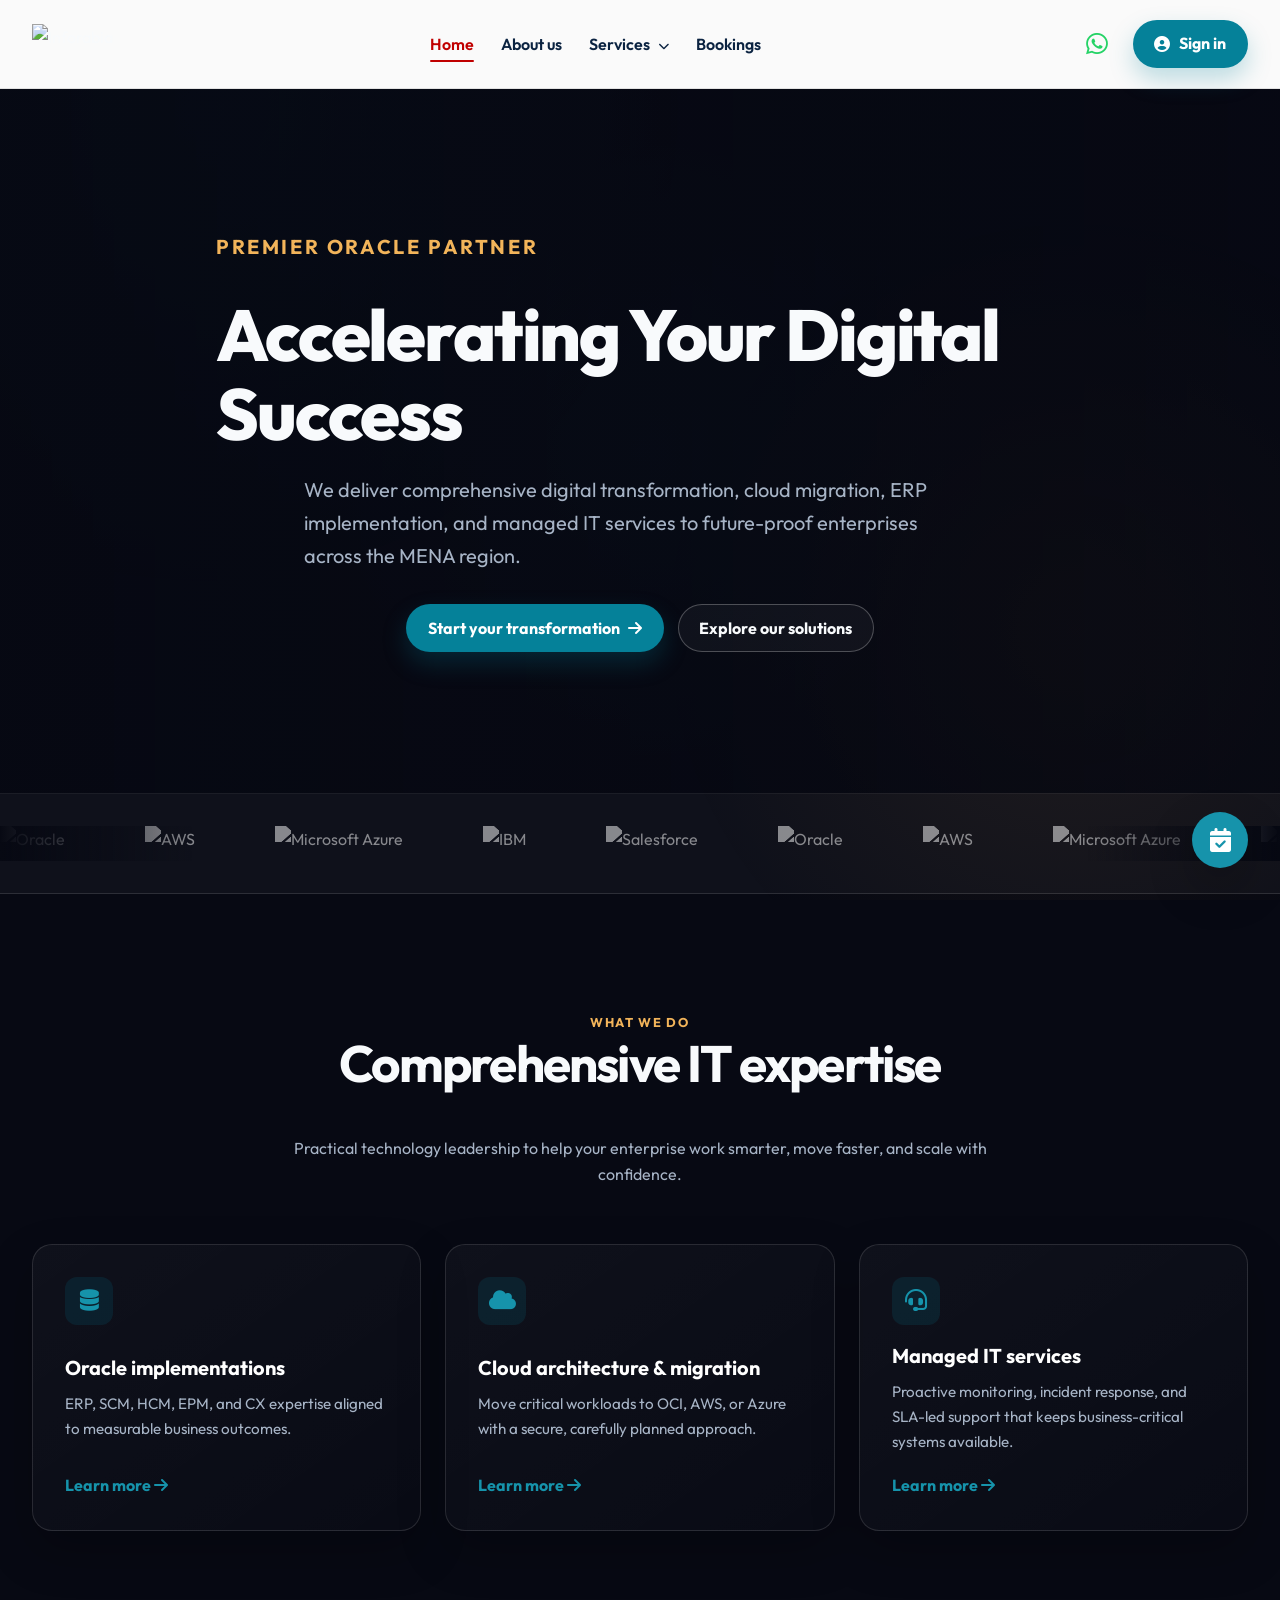
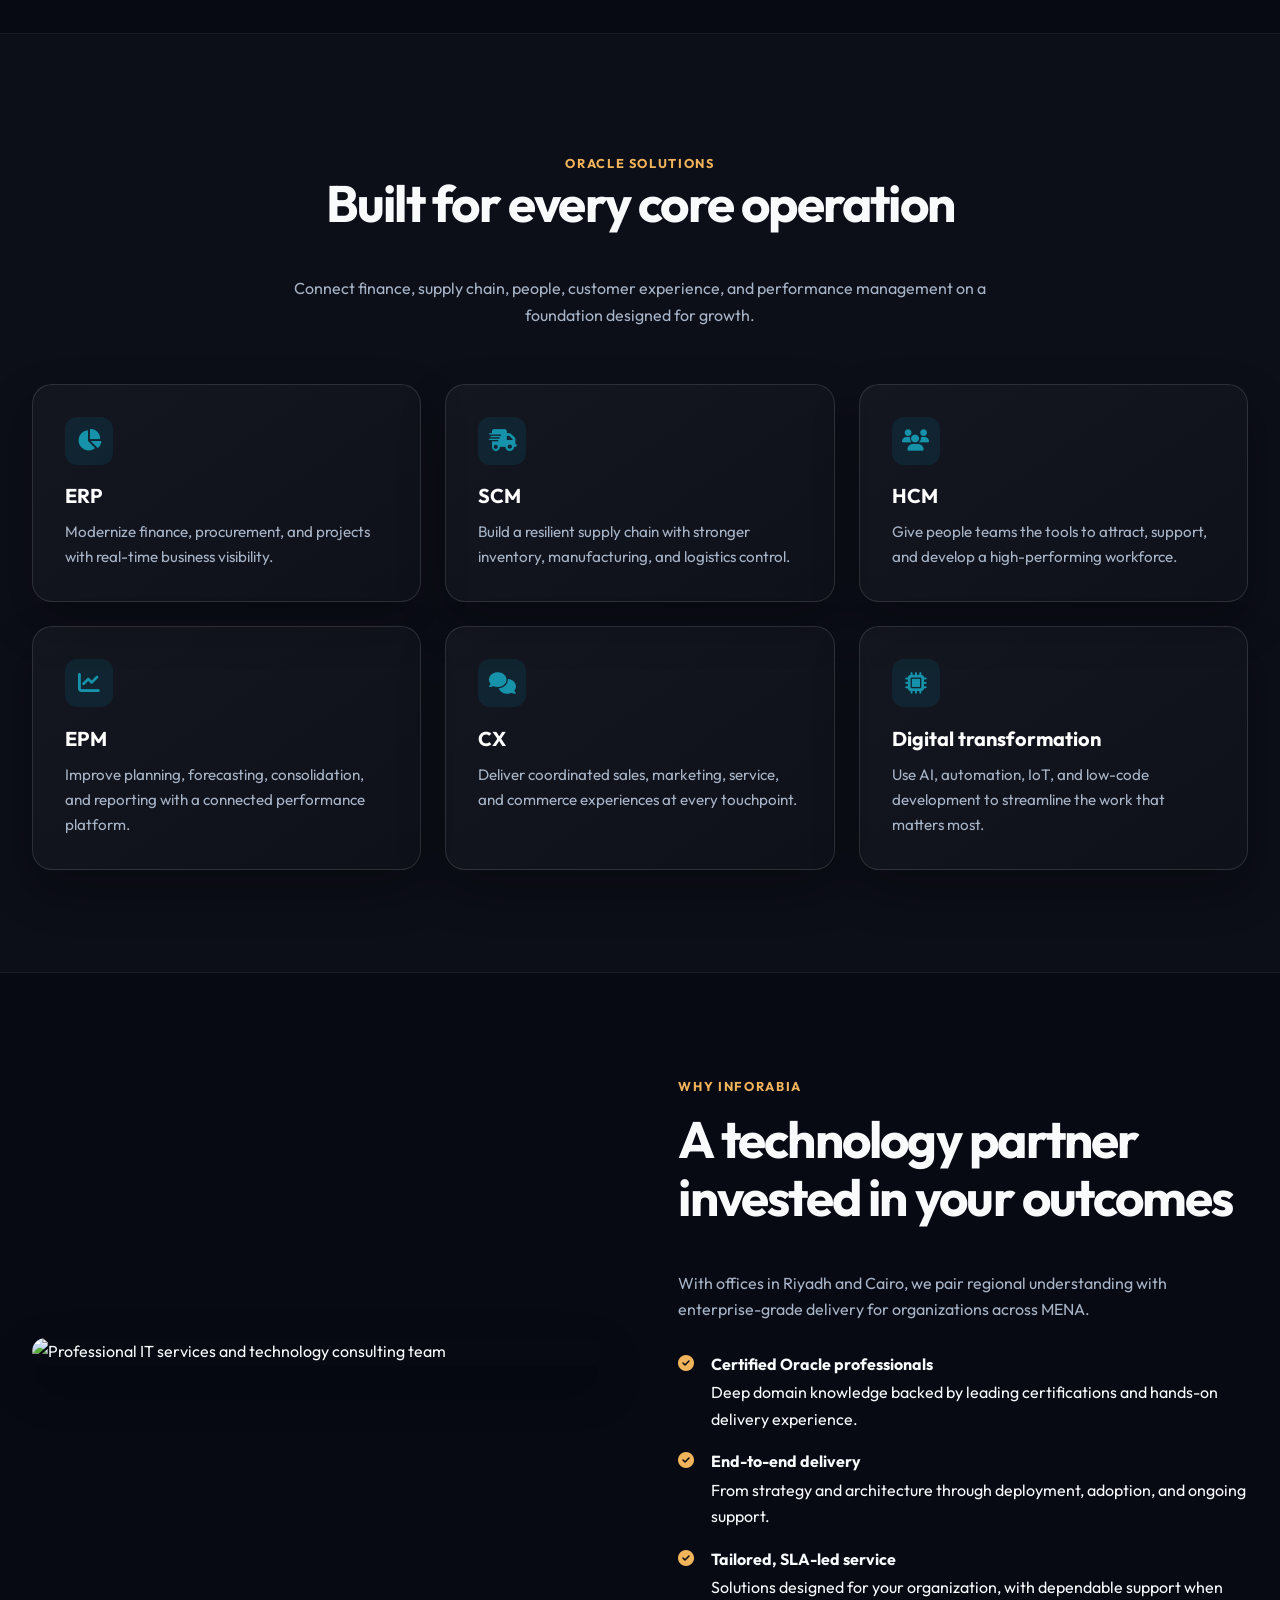
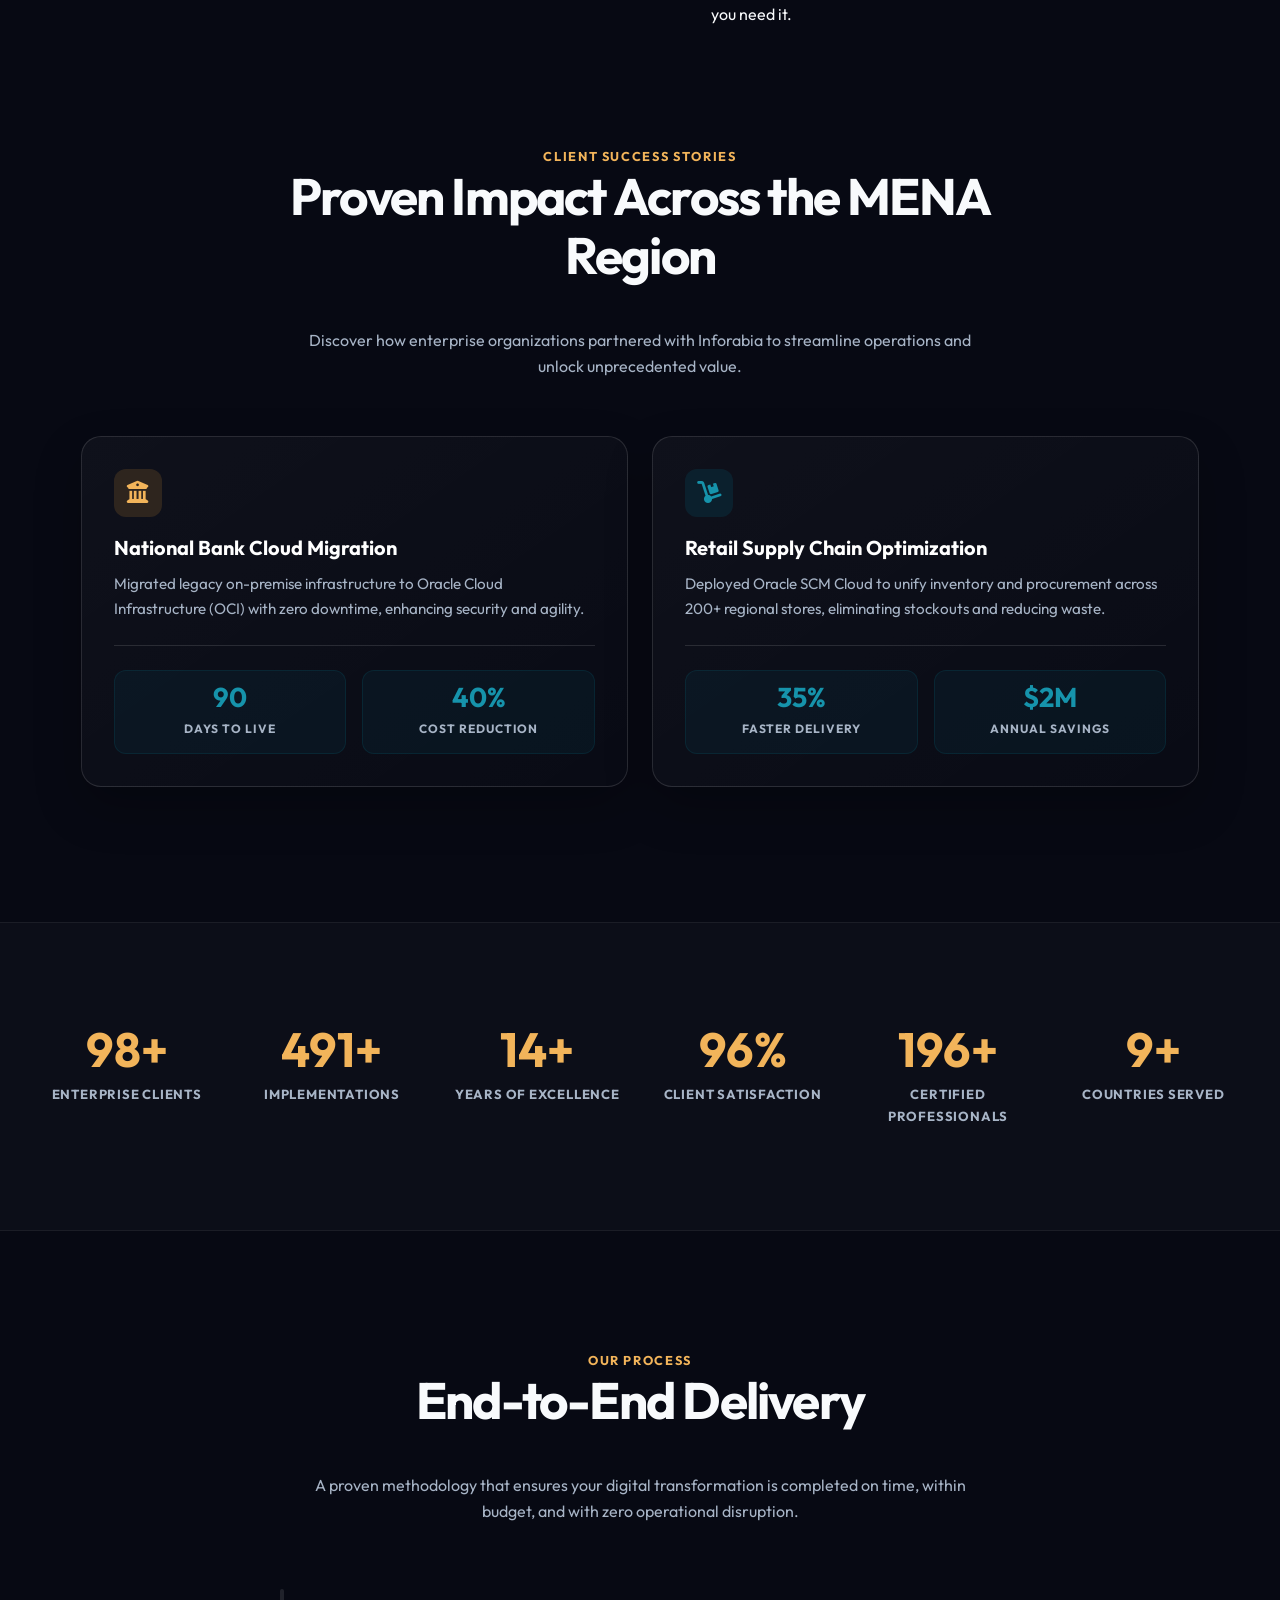
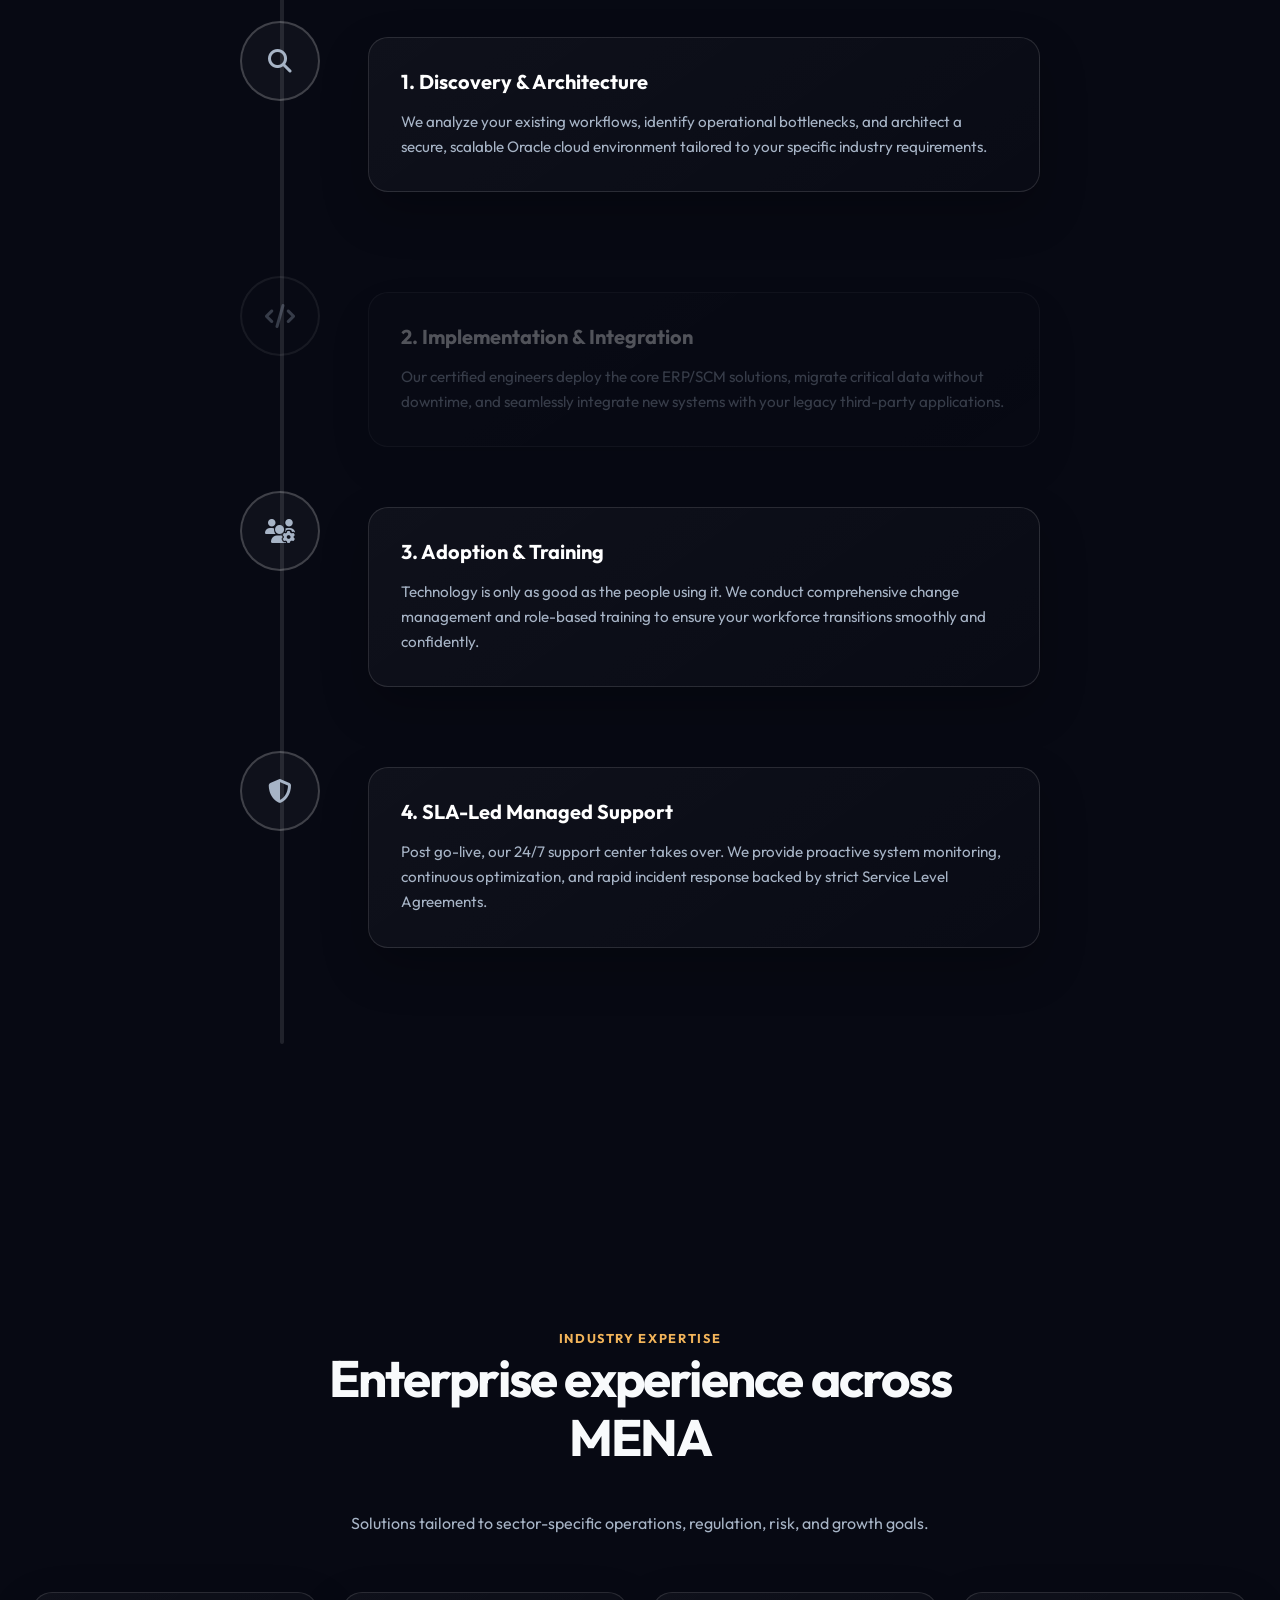
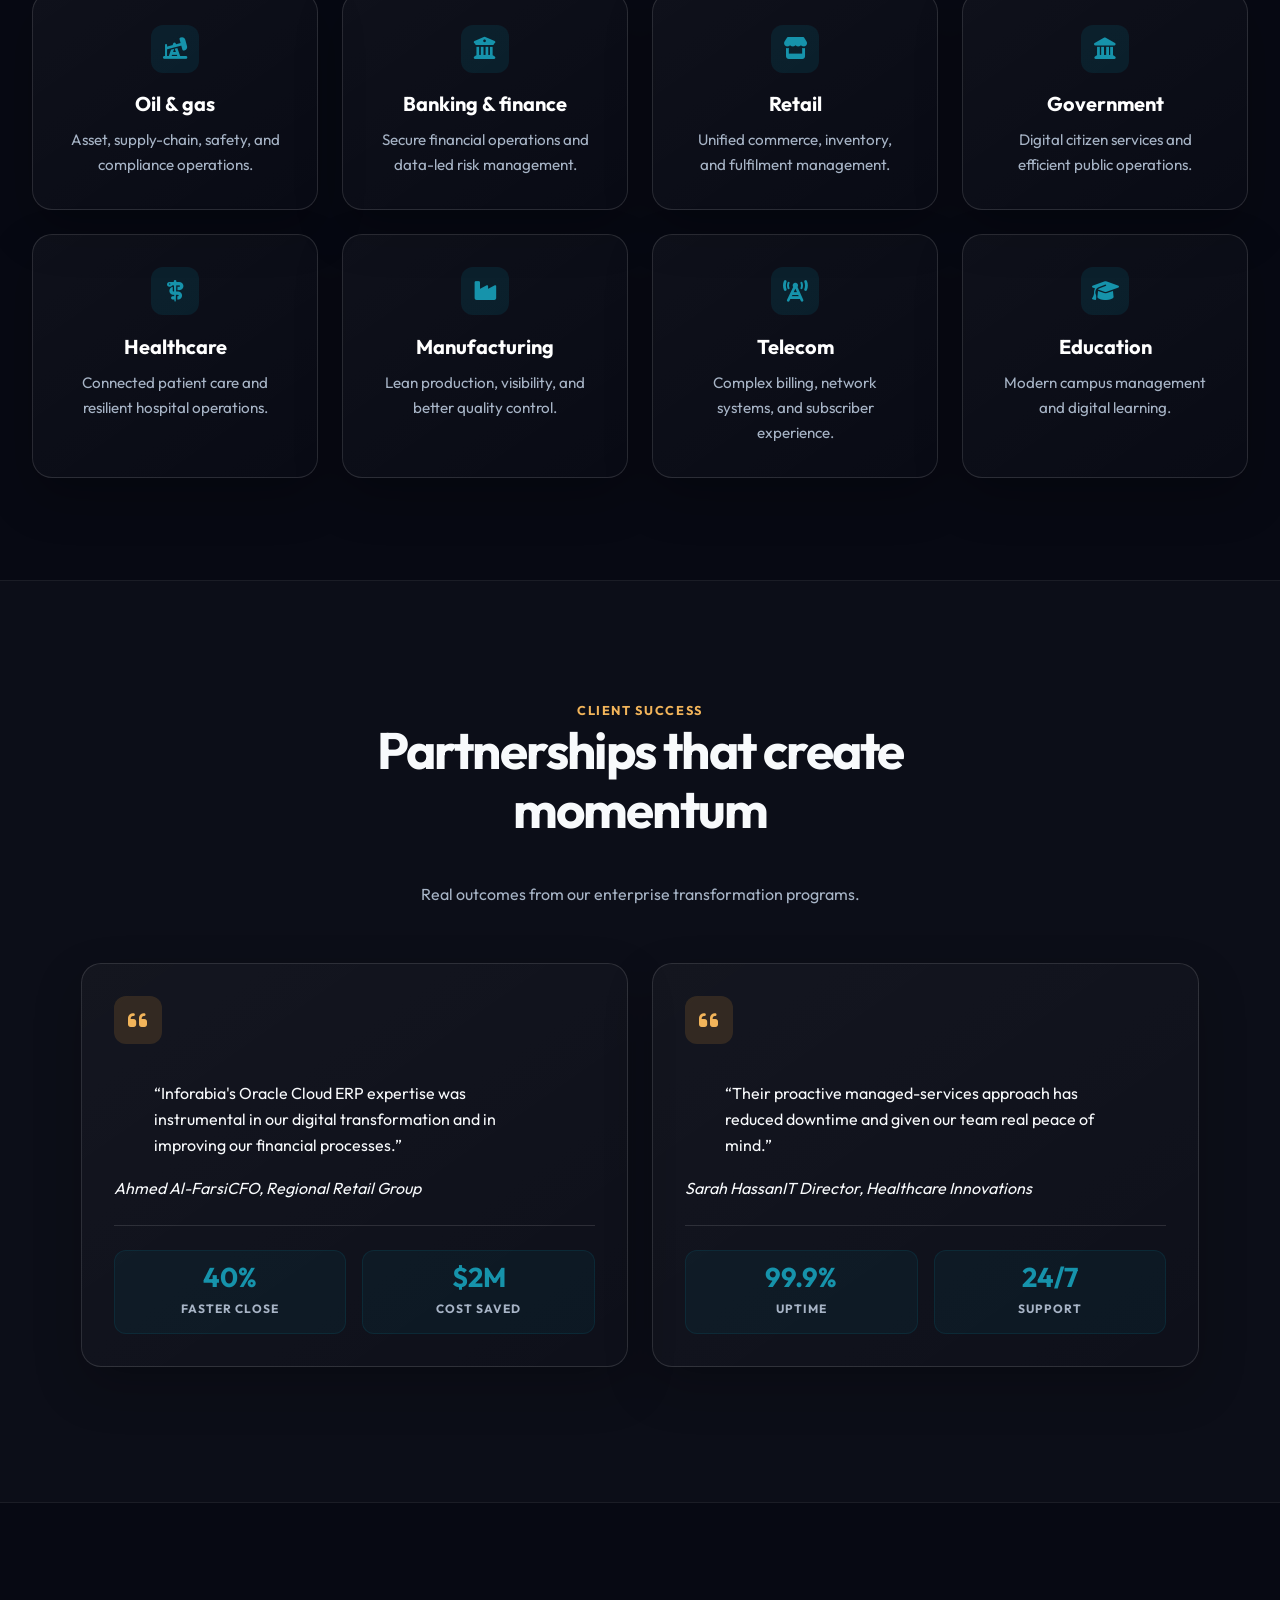
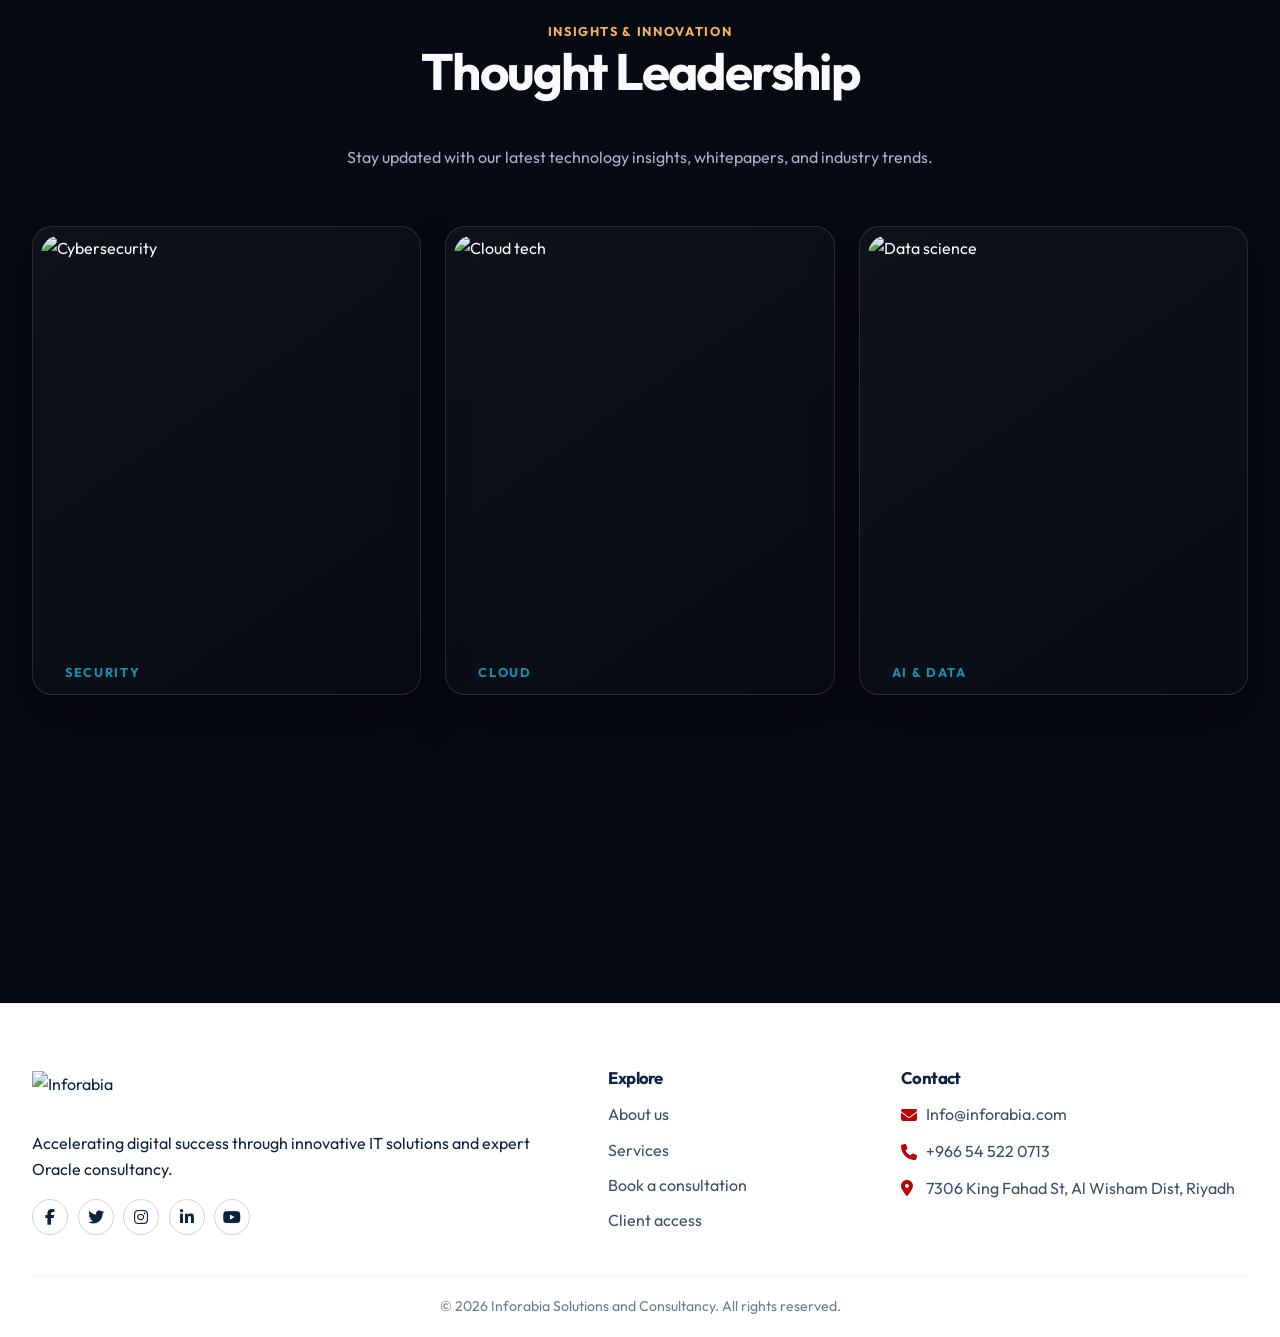
==== commit 44d10e14: "multiple changes" ====
--- a/index.html
+++ b/index.html
@@ -145,7 +145,11 @@
                         <img src="https://upload.wikimedia.org/wikipedia/commons/a/a8/Microsoft_Azure_Logo.svg" alt="Microsoft Azure" height="35">
                         <img src="https://upload.wikimedia.org/wikipedia/commons/5/51/IBM_logo.svg" alt="IBM" height="35">
                         <img src="https://upload.wikimedia.org/wikipedia/commons/f/f9/Salesforce.com_logo.svg" alt="Salesforce" height="35">
-                        <img src="https://upload.wikimedia.org/wikipedia/commons/5/59/SAP_2011_logo.svg" alt="SAP" height="35">
+                        <img src="https://upload.wikimedia.org/wikipedia/commons/5/50/Oracle_logo.svg" alt="Oracle" height="35">
+                        <img src="https://upload.wikimedia.org/wikipedia/commons/9/93/Amazon_Web_Services_Logo.svg" alt="AWS" height="35">
+                        <img src="https://upload.wikimedia.org/wikipedia/commons/a/a8/Microsoft_Azure_Logo.svg" alt="Microsoft Azure" height="35">
+                        <img src="https://upload.wikimedia.org/wikipedia/commons/5/51/IBM_logo.svg" alt="IBM" height="35">
+                        <img src="https://upload.wikimedia.org/wikipedia/commons/f/f9/Salesforce.com_logo.svg" alt="Salesforce" height="35">
                     </div>
                     <!-- Duplicate for seamless scroll -->
                     <div class="marquee-content" aria-hidden="true">
@@ -154,7 +158,11 @@
                         <img src="https://upload.wikimedia.org/wikipedia/commons/a/a8/Microsoft_Azure_Logo.svg" alt="Microsoft Azure" height="35">
                         <img src="https://upload.wikimedia.org/wikipedia/commons/5/51/IBM_logo.svg" alt="IBM" height="35">
                         <img src="https://upload.wikimedia.org/wikipedia/commons/f/f9/Salesforce.com_logo.svg" alt="Salesforce" height="35">
-                        <img src="https://upload.wikimedia.org/wikipedia/commons/5/59/SAP_2011_logo.svg" alt="SAP" height="35">
+                        <img src="https://upload.wikimedia.org/wikipedia/commons/5/50/Oracle_logo.svg" alt="Oracle" height="35">
+                        <img src="https://upload.wikimedia.org/wikipedia/commons/9/93/Amazon_Web_Services_Logo.svg" alt="AWS" height="35">
+                        <img src="https://upload.wikimedia.org/wikipedia/commons/a/a8/Microsoft_Azure_Logo.svg" alt="Microsoft Azure" height="35">
+                        <img src="https://upload.wikimedia.org/wikipedia/commons/5/51/IBM_logo.svg" alt="IBM" height="35">
+                        <img src="https://upload.wikimedia.org/wikipedia/commons/f/f9/Salesforce.com_logo.svg" alt="Salesforce" height="35">
                     </div>
                 </div>
             </div>
@@ -207,7 +215,7 @@
 
         <section class="section">
             <div class="container grid grid--2 feature-layout">
-                <img class="feature-image animate-on-scroll" src="https://images.unsplash.com/photo-1558494949-ef010cbdcc31?auto=format&fit=crop&w=1200&q=80" alt="Advanced data center and cloud infrastructure" loading="lazy">
+                <img class="feature-image animate-on-scroll" src="https://images.unsplash.com/photo-1519389950473-47ba0277781c?auto=format&fit=crop&w=1200&q=80" alt="Professional IT services and technology consulting team" loading="lazy">
                 <div class="animate-on-scroll">
                     <p class="eyebrow">Why Inforabia</p>
                     <h2>A technology partner invested in your outcomes</h2>
@@ -217,6 +225,40 @@
                         <li><i class="fa-solid fa-circle-check" aria-hidden="true"></i><span><strong>End-to-end delivery</strong><span>From strategy and architecture through deployment, adoption, and ongoing support.</span></span></li>
                         <li><i class="fa-solid fa-circle-check" aria-hidden="true"></i><span><strong>Tailored, SLA-led service</strong><span>Solutions designed for your organization, with dependable support when you need it.</span></span></li>
                     </ul>
+                </div>
+            </div>
+        <section class="section">
+            <div class="container">
+                <div class="section-heading animate-on-scroll">
+                    <p class="eyebrow">Client Success Stories</p>
+                    <h2>Proven Impact Across the MENA Region</h2>
+                    <p>Discover how enterprise organizations partnered with Inforabia to streamline operations and unlock unprecedented value.</p>
+                </div>
+                <div class="carousel-wrapper">
+                    <div class="carousel-container" id="case-studies-carousel">
+                        <article class="glass-card carousel-item">
+                            <div>
+                                <span class="card-icon card-icon--orange"><i class="fa-solid fa-building-columns"></i></span>
+                                <h3>National Bank Cloud Migration</h3>
+                                <p>Migrated legacy on-premise infrastructure to Oracle Cloud Infrastructure (OCI) with zero downtime, enhancing security and agility.</p>
+                            </div>
+                            <div class="metrics">
+                                <div class="metric"><strong>90</strong><span>Days to live</span></div>
+                                <div class="metric"><strong>40%</strong><span>Cost Reduction</span></div>
+                            </div>
+                        </article>
+                        <article class="glass-card carousel-item">
+                            <div>
+                                <span class="card-icon"><i class="fa-solid fa-dolly"></i></span>
+                                <h3>Retail Supply Chain Optimization</h3>
+                                <p>Deployed Oracle SCM Cloud to unify inventory and procurement across 200+ regional stores, eliminating stockouts and reducing waste.</p>
+                            </div>
+                            <div class="metrics">
+                                <div class="metric"><strong>35%</strong><span>Faster Delivery</span></div>
+                                <div class="metric"><strong>$2M</strong><span>Annual Savings</span></div>
+                            </div>
+                        </article>
+                    </div>
                 </div>
             </div>
         </section>
@@ -326,15 +368,42 @@
                 </div>
             </div>
         </section>
-
-
-
-        <section class="section cta-banner animate-on-scroll">
-            <div class="container animate-on-scroll">
-                <p class="eyebrow">Start a conversation</p>
-                <h2>Ready to transform your business?</h2>
-                <p>Tell us about your goals and we’ll help map the right next step for your technology landscape.</p>
-                <a class="btn btn-primary" href="bookings.html">Book a consultation <i class="fa-solid fa-arrow-right" aria-hidden="true"></i></a>
+        <section class="section">
+            <div class="container">
+                <div class="section-heading animate-on-scroll">
+                    <p class="eyebrow">Insights &amp; Innovation</p>
+                    <h2>Thought Leadership</h2>
+                    <p>Stay updated with our latest technology insights, whitepapers, and industry trends.</p>
+                </div>
+                <div class="grid grid--3">
+                    <article class="glass-card article-card animate-on-scroll">
+                        <div class="service-image-wrapper" style="min-height: 12rem; margin: -1.5rem -1.5rem 1.5rem -1.5rem; border-radius: var(--radius-md) var(--radius-md) 0 0;">
+                            <img src="https://images.unsplash.com/photo-1550751827-4bd374c3f58b?auto=format&fit=crop&w=600&q=80" alt="Cybersecurity" loading="lazy">
+                        </div>
+                        <span class="eyebrow" style="margin-bottom: 0.5rem; display: block; color: var(--clr-teal-light);">Security</span>
+                        <h3><a href="#" style="color: inherit; text-decoration: none;">Zero Trust Architecture in 2026</a></h3>
+                        <p style="margin-bottom: 1.5rem;">How modern enterprises are adopting zero-trust frameworks to secure hybrid cloud environments.</p>
+                        <a href="#" class="btn btn-secondary" style="padding: 0.5rem 1rem; width: max-content;">Read article</a>
+                    </article>
+                    <article class="glass-card article-card animate-on-scroll">
+                        <div class="service-image-wrapper" style="min-height: 12rem; margin: -1.5rem -1.5rem 1.5rem -1.5rem; border-radius: var(--radius-md) var(--radius-md) 0 0;">
+                            <img src="https://images.unsplash.com/photo-1451187580459-43490279c0fa?auto=format&fit=crop&w=600&q=80" alt="Cloud tech" loading="lazy">
+                        </div>
+                        <span class="eyebrow" style="margin-bottom: 0.5rem; display: block; color: var(--clr-teal-light);">Cloud</span>
+                        <h3><a href="#" style="color: inherit; text-decoration: none;">Optimizing OCI Workloads</a></h3>
+                        <p style="margin-bottom: 1.5rem;">A deep dive into performance tuning and cost management for Oracle Cloud Infrastructure.</p>
+                        <a href="#" class="btn btn-secondary" style="padding: 0.5rem 1rem; width: max-content;">Read article</a>
+                    </article>
+                    <article class="glass-card article-card animate-on-scroll">
+                        <div class="service-image-wrapper" style="min-height: 12rem; margin: -1.5rem -1.5rem 1.5rem -1.5rem; border-radius: var(--radius-md) var(--radius-md) 0 0;">
+                            <img src="https://images.unsplash.com/photo-1551288049-bebda4e38f71?auto=format&fit=crop&w=600&q=80" alt="Data science" loading="lazy">
+                        </div>
+                        <span class="eyebrow" style="margin-bottom: 0.5rem; display: block; color: var(--clr-teal-light);">AI &amp; Data</span>
+                        <h3><a href="#" style="color: inherit; text-decoration: none;">AI-Driven ERP Decisions</a></h3>
+                        <p style="margin-bottom: 1.5rem;">Leveraging machine learning algorithms within Oracle ERP to automate financial forecasting.</p>
+                        <a href="#" class="btn btn-secondary" style="padding: 0.5rem 1rem; width: max-content;">Read article</a>
+                    </article>
+                </div>
             </div>
         </section>
     </main>
@@ -347,6 +416,13 @@
         </div>
         <div class="container footer-bottom"><p>&copy; 2026 Inforabia Solutions and Consultancy. All rights reserved.</p></div>
     </footer>
+
+    <div class="floating-widget animate-on-scroll delay-300">
+        <a href="bookings.html" class="fab fab--booking" aria-label="Book a consultation" title="Book Consultation">
+            <i class="fa-solid fa-calendar-check"></i>
+        </a>
+    </div>
+
     <script type="application/ld+json">
     {
         "@context": "https://schema.org",
--- a/styles.css
+++ b/styles.css
@@ -21,6 +21,8 @@
     --radius-pill: 999px;
     --shadow-card: 0 1.25rem 3rem rgba(0, 0, 0, 0.24);
     --transition: 180ms ease;
+    --nav-bg: rgba(255, 255, 255, 0.98);
+    --nav-text: #0b2341;
 }
 
 * { box-sizing: border-box; }
@@ -47,7 +49,6 @@
     background-attachment: fixed;
 }
 
-/* Hide scrollbar for Chrome, Safari and Opera */
 ::-webkit-scrollbar {
     display: none;
 }
@@ -72,6 +73,10 @@
 h1, h2, h3, h4 { color: var(--text-main); line-height: 1.15; }
 h1 { font-size: clamp(2.65rem, 6vw, 5rem); letter-spacing: -0.045em; }
 h2 { font-size: clamp(2rem, 4vw, 3.25rem); letter-spacing: -0.035em; }
+.hero-content h1 { margin-bottom: 1rem; font-size: clamp(3rem, 6vw, 4.5rem); font-weight: 800; line-height: 1.1; letter-spacing: -0.03em; }
+.hero-content p:not(.eyebrow) { margin-bottom: 2rem; color: var(--text-muted); font-size: clamp(1.1rem, 2vw, 1.25rem); max-width: 42rem; margin-inline: auto; }
+.hero-actions { display: flex; flex-wrap: wrap; gap: 1rem; justify-content: center; }
+.partner-marquee-section { padding: 3rem 0; border-top: 1px solid rgba(255, 255, 255, 0.05); border-bottom: 1px solid rgba(255, 255, 255, 0.05); background: rgba(0, 0, 0, 0.2); overflow: hidden; }
 h3 { font-size: 1.25rem; }
 p { margin-bottom: 1rem; color: var(--text-muted); }
 p:last-child { margin-bottom: 0; }
@@ -112,16 +117,16 @@
     z-index: 1000;
     min-height: var(--nav-height);
     border-bottom: 1px solid rgba(0, 0, 0, 0.1);
-    background: rgba(255, 255, 255, 0.98);
+    background: var(--nav-bg);
     backdrop-filter: blur(1.25rem);
 }
 .nav-container { display: flex; align-items: center; justify-content: space-between; min-height: var(--nav-height); gap: 1rem; }
 .logo { position: relative; display: inline-flex; flex: 0 0 auto; align-items: center; padding: 0.2rem 0; transition: transform var(--transition); }
 .logo:hover { transform: translateY(-0.1rem); }
 .logo img { position: relative; z-index: 1; width: auto; height: 2.5rem; }
-.nav-toggle { display: none; align-items: center; justify-content: center; width: 2.75rem; height: 2.75rem; padding: 0; border: 1px solid rgba(0, 0, 0, 0.1); border-radius: var(--radius-sm); background: transparent; color: #0b2341; font-size: 1.25rem; }
+.nav-toggle { display: none; align-items: center; justify-content: center; width: 2.75rem; height: 2.75rem; padding: 0; border: 1px solid rgba(0, 0, 0, 0.1); border-radius: var(--radius-sm); background: transparent; color: var(--nav-text); font-size: 1.25rem; }
 .nav-links { display: flex; align-items: center; gap: 1.7rem; }
-.nav-links a { position: relative; color: #0b2341; font-weight: 600; line-height: 1.2; }
+.nav-links a { position: relative; color: var(--nav-text); font-weight: 600; line-height: 1.2; }
 .nav-links .nav-link::after { position: absolute; bottom: -0.5rem; left: 0; width: 100%; height: 2px; border-radius: 1px; background: #c00000; content: ''; transform: scaleX(0); transform-origin: left; transition: transform var(--transition); }
 .nav-links .nav-link:hover { color: #c00000; }
 .nav-links .nav-link:hover::after, .nav-links .nav-link[aria-current='page']::after { transform: scaleX(1); }
@@ -164,14 +169,14 @@
     .nav-item-dropdown { position: relative; }
     .mega-menu { position: static; box-shadow: none; display: none; border: none; padding: 0; background: transparent; transform: none; opacity: 1; visibility: visible; }
     .nav-item-dropdown.open .mega-menu { display: block; margin-top: 1rem; }
-    .mega-menu-container { grid-template-columns: 1fr; padding: 0; gap: 1.5rem; }
-    .mega-sidebar { border: none; padding: 0; display: flex; overflow-x: auto; gap: 1rem; padding-bottom: 0.5rem; border-bottom: 1px solid rgba(255,255,255,0.1); }
-    .mega-sidebar-title { display: none; }
-    .mega-tab { white-space: nowrap; border: none; padding: 0.5rem 0; font-size: 0.95rem; color: #fff; }
-    .mega-tab .fa-arrow-right { display: none; }
-    .mega-tab.active { border-bottom: 2px solid #c00000; color: #fff; }
+    .mega-menu-container { grid-template-columns: 1fr; padding: 0; gap: 1rem; }
+    .mega-sidebar { display: none !important; }
+    .mega-content-panel { display: block !important; margin-bottom: 2rem; animation: none; }
+    .mega-content-panel:last-child { margin-bottom: 0; }
+    .mega-content-header { margin-bottom: 1rem; }
     .mega-grid { grid-template-columns: 1fr; }
     .nav-item-dropdown > .nav-link { display: flex; justify-content: space-between; align-items: center; }
+    .nav-item-dropdown > .nav-link i { display: none; }
     
     .mega-content-header h3 { color: #fff; }
     .mega-link h4 { color: #fff; }
@@ -208,13 +213,19 @@
 .marquee-content img:hover { filter: brightness(0) invert(1) opacity(1); }
 @keyframes marquee-scroll { 0% { transform: translateX(0); } 100% { transform: translateX(-50%); } }
 
-/* Floating Action Button */
-.floating-fab { position: fixed; bottom: 2rem; right: 2rem; z-index: 999; display: flex; align-items: center; gap: 0.6rem; padding: 0.85rem 1.4rem; border-radius: var(--radius-pill); background: var(--clr-teal); color: #fff; font-weight: 700; box-shadow: 0 10px 25px rgba(5, 129, 153, 0.4); transform: translateY(100px); opacity: 0; transition: all 0.4s cubic-bezier(0.175, 0.885, 0.32, 1.275); }
-.floating-fab.is-visible { transform: translateY(0); opacity: 1; }
-.floating-fab:hover { background: var(--clr-teal-light); transform: translateY(-5px); box-shadow: 0 15px 30px rgba(5, 129, 153, 0.5); color: #fff; }
-.floating-fab i { font-size: 1.1rem; animation: pulse 2s infinite; }
-@keyframes pulse { 0% { transform: scale(1); } 50% { transform: scale(1.15); } 100% { transform: scale(1); } }
-@media (max-width: 768px) { .floating-fab { bottom: 1.5rem; right: 1.5rem; padding: 0.85rem; } .floating-fab span { display: none; } .floating-fab i { font-size: 1.25rem; margin: 0; } }
+/* Floating Widgets */
+.floating-widget { position: fixed; bottom: 2rem; right: 2rem; z-index: 9999; display: flex; flex-direction: column; gap: 0.75rem; }
+.fab { display: flex; align-items: center; justify-content: center; width: 3.5rem; height: 3.5rem; border-radius: 50%; color: #fff; font-size: 1.5rem; box-shadow: var(--shadow-card); transition: transform 0.3s cubic-bezier(0.175, 0.885, 0.32, 1.275); text-decoration: none; }
+.fab:hover { transform: scale(1.1) translateY(-0.25rem); color: #fff; }
+.fab--whatsapp { background: #25d366; }
+.fab--whatsapp:hover { background: #128c7e; box-shadow: 0 0.5rem 1.5rem rgba(37, 211, 102, 0.4); }
+.fab--booking { background: var(--clr-teal-light); }
+.fab--booking:hover { background: var(--clr-teal); box-shadow: 0 0.5rem 1.5rem rgba(22, 147, 171, 0.4); }
+.fab span { display: none; } /* If we want text, we can adjust later, but for circles it's hidden */
+@media (max-width: 768px) {
+    .floating-widget { bottom: 1.25rem; right: 1.25rem; }
+    .fab { width: 3.25rem; height: 3.25rem; font-size: 1.25rem; }
+}
 
 /* Scroll Progress Bar */
 .scroll-progress-bar { position: fixed; top: 0; left: 0; width: 0%; height: 3px; background: #c00000; z-index: 9999; transition: width 0.1s ease; border-radius: 0 2px 2px 0; }
@@ -239,12 +250,17 @@
     .carousel-container { justify-content: center; overflow-x: visible; }
 }
 
-.glass-card { height: 100%; padding: clamp(1.4rem, 3vw, 2rem); border: 1px solid var(--glass-border); border-radius: var(--radius-md); background: linear-gradient(145deg, var(--bg-surface), rgba(255, 255, 255, 0.01)); box-shadow: var(--shadow-card); }
+.glass-card { height: 100%; padding: clamp(1.4rem, 3vw, 2rem); border: 1px solid var(--glass-border); border-radius: var(--radius-md); background: linear-gradient(145deg, var(--bg-surface), rgba(255, 255, 255, 0.01)); box-shadow: var(--shadow-card); position: relative; overflow: hidden; }
+.glass-card::before { position: absolute; inset: 0; border-radius: inherit; background: radial-gradient(circle at var(--cursor-x) var(--cursor-y), var(--spotlight-color), transparent 60%); content: ''; pointer-events: none; opacity: 0; transition: opacity var(--transition); z-index: 0; }
+.glass-card:hover::before { opacity: 1; }
+.glass-card > * { position: relative; z-index: 1; }
+.glass-card h3 { margin-bottom: 0.75rem; font-size: 1.25rem; font-weight: 700; color: #fff; }
+.glass-card p { margin: 0; color: var(--text-muted); font-size: 0.95rem; }
+.article-card h3:hover { color: var(--clr-teal-light) !important; transition: color var(--transition); }
 .card-link { display: flex; flex-direction: column; justify-content: space-between; height: 100%; transition: border-color var(--transition), background var(--transition), transform var(--transition); }
 .card-link:hover { border-color: rgba(22, 147, 171, 0.65); background: var(--bg-surface-hover); transform: translateY(-0.3rem); }
 .card-icon { display: grid; width: 3rem; height: 3rem; place-items: center; margin-bottom: 1.2rem; border-radius: var(--radius-sm); background: rgba(5, 129, 153, 0.15); color: var(--clr-teal-light); font-size: 1.35rem; }
 .card-icon--orange { background: rgba(236, 161, 59, 0.15); color: var(--clr-orange-light); }
-.glass-card h3 { margin-bottom: 0.6rem; }
 .card-link .link-arrow { margin-top: 1.1rem; color: var(--clr-teal-light); font-weight: 700; }
 
 .feature-layout { align-items: center; gap: clamp(2rem, 6vw, 5rem); }
@@ -307,9 +323,11 @@
 .form-group { display: grid; gap: 0.45rem; margin-bottom: 1.1rem; }
 .form-group--full { grid-column: 1 / -1; }
 label { color: var(--text-main); font-weight: 600; }
+.form-group:has([required]) label::after { content: " *"; color: #ff4d4f; }
 input, select, textarea { width: 100%; min-height: 3rem; padding: 0.72rem 0.85rem; border: 1px solid rgba(255, 255, 255, 0.2); border-radius: var(--radius-sm); background: rgba(0, 0, 0, 0.26); color: var(--text-main); }
 textarea { min-height: 8rem; resize: vertical; }
 input:focus, select:focus, textarea:focus { border-color: var(--clr-teal-light); outline: none; box-shadow: 0 0 0 3px rgba(22, 147, 171, 0.17); }
+input:invalid:not(:placeholder-shown), select:invalid:not(:focus), textarea:invalid:not(:placeholder-shown) { border-color: rgba(255, 77, 79, 0.6); }
 select option { color: #111827; }
 .form-note, .form-status { margin-top: 0.9rem; font-size: 0.9rem; }
 .form-status { min-height: 1.4rem; color: #7fe6b0; }
@@ -406,9 +424,16 @@
     .whatsapp-link { width: 2.1rem; height: 2.1rem; font-size: 1.35rem; }
     .desktop-client-access { display: none !important; }
     .mobile-client-access { display: block !important; }
-    .nav-links a { display: inline-flex; padding: 0.85rem 0; }
+    .nav-links .nav-link { display: inline-flex; padding: 0.85rem 0; color: #fff; transition: color 0.2s; position: relative; }
+    .nav-links .nav-link:active, .nav-item-dropdown.open > .nav-link { color: #c00000; }
+    @media (hover: hover) { .nav-links .nav-link:hover { color: #c00000; } }
+    .nav-links .nav-link::after { bottom: 0.4rem; }
+    .nav-links .nav-link[aria-current='page']::after { transform: scaleX(0); }
+    .nav-links .nav-link:active::after, .nav-item-dropdown.open > .nav-link::after { transform: scaleX(1); }
+    @media (hover: hover) { .nav-links .nav-link:hover::after { transform: scaleX(1); } }
+    .nav-item-dropdown:active .mega-menu { display: block !important; margin-top: 1rem; }
+    .nav-item-dropdown.open .mega-menu { display: block !important; margin-top: 1rem; }
     .nav-links .btn { justify-content: center; width: 100%; margin: 0; }
-    .nav-links .nav-link::after { display: none; }
     .footer-content, .auth-layout { grid-template-columns: 1fr; }
 }
 
@@ -485,6 +510,21 @@
 .iti__country-list .iti__country.iti__highlight { background: rgba(255,255,255,0.1); }
 .iti__country-list .iti__country:hover { background: rgba(255,255,255,0.05); }
 .form-group .iti input { padding-left: 3.5rem !important; }
+
+/* Profile and Dashboard Views */
+.profile-setup-container { display: none; grid-column: 1 / -1; width: 100%; max-width: 600px; margin: 0 auto; }
+.profile-setup-card { padding: clamp(1.5rem, 4vw, 3rem); text-align: center; }
+.profile-pic-preview-container { width: 120px; height: 120px; border-radius: 50%; background: rgba(5, 129, 153, 0.15); border: 2px dashed rgba(5, 129, 153, 0.5); display: flex; align-items: center; justify-content: center; margin: 0 auto 1rem; overflow: hidden; position: relative; }
+.dashboard-view-container { display: none; grid-column: 1 / -1; width: 100%; }
+.dashboard-card { padding: clamp(1.5rem, 4vw, 3rem); }
+.dashboard-header { display: flex; flex-wrap: wrap; justify-content: space-between; align-items: center; gap: 1rem; margin-bottom: 2.5rem; border-bottom: 1px solid var(--glass-border); padding-bottom: 1.5rem; }
+.dashboard-user-info { display: flex; align-items: center; gap: 1.5rem; }
+.dashboard-avatar { width: 80px; height: 80px; border-radius: 50%; object-fit: cover; border: 2px solid var(--clr-teal); }
+.dashboard-avatar-placeholder { width: 80px; height: 80px; border-radius: 50%; background: rgba(5, 129, 153, 0.15); display: flex; align-items: center; justify-content: center; font-size: 2rem; color: var(--clr-teal); }
+.account-avatar-container { cursor: pointer; width: 5rem; height: 5rem; border-radius: 50%; background: rgba(255,255,255,0.1); display: flex; align-items: center; justify-content: center; font-size: 2rem; color: var(--clr-teal); overflow: hidden; position: relative; border: 2px solid transparent; transition: border-color 0.2s; }
+.account-avatar-overlay { position: absolute; inset: 0; background: rgba(0,0,0,0.5); display: flex; align-items: center; justify-content: center; opacity: 0; transition: opacity 0.2s; }
+.account-avatar-container:hover .account-avatar-overlay { opacity: 1; }
+.error-msg { color: #c00000; font-size: 0.9rem; margin-top: 1rem; display: none; }
 
 /* Scrollytelling Timeline */
 .timeline-container { position: relative; max-width: 800px; margin: 4rem auto; padding: 2rem 0; }
